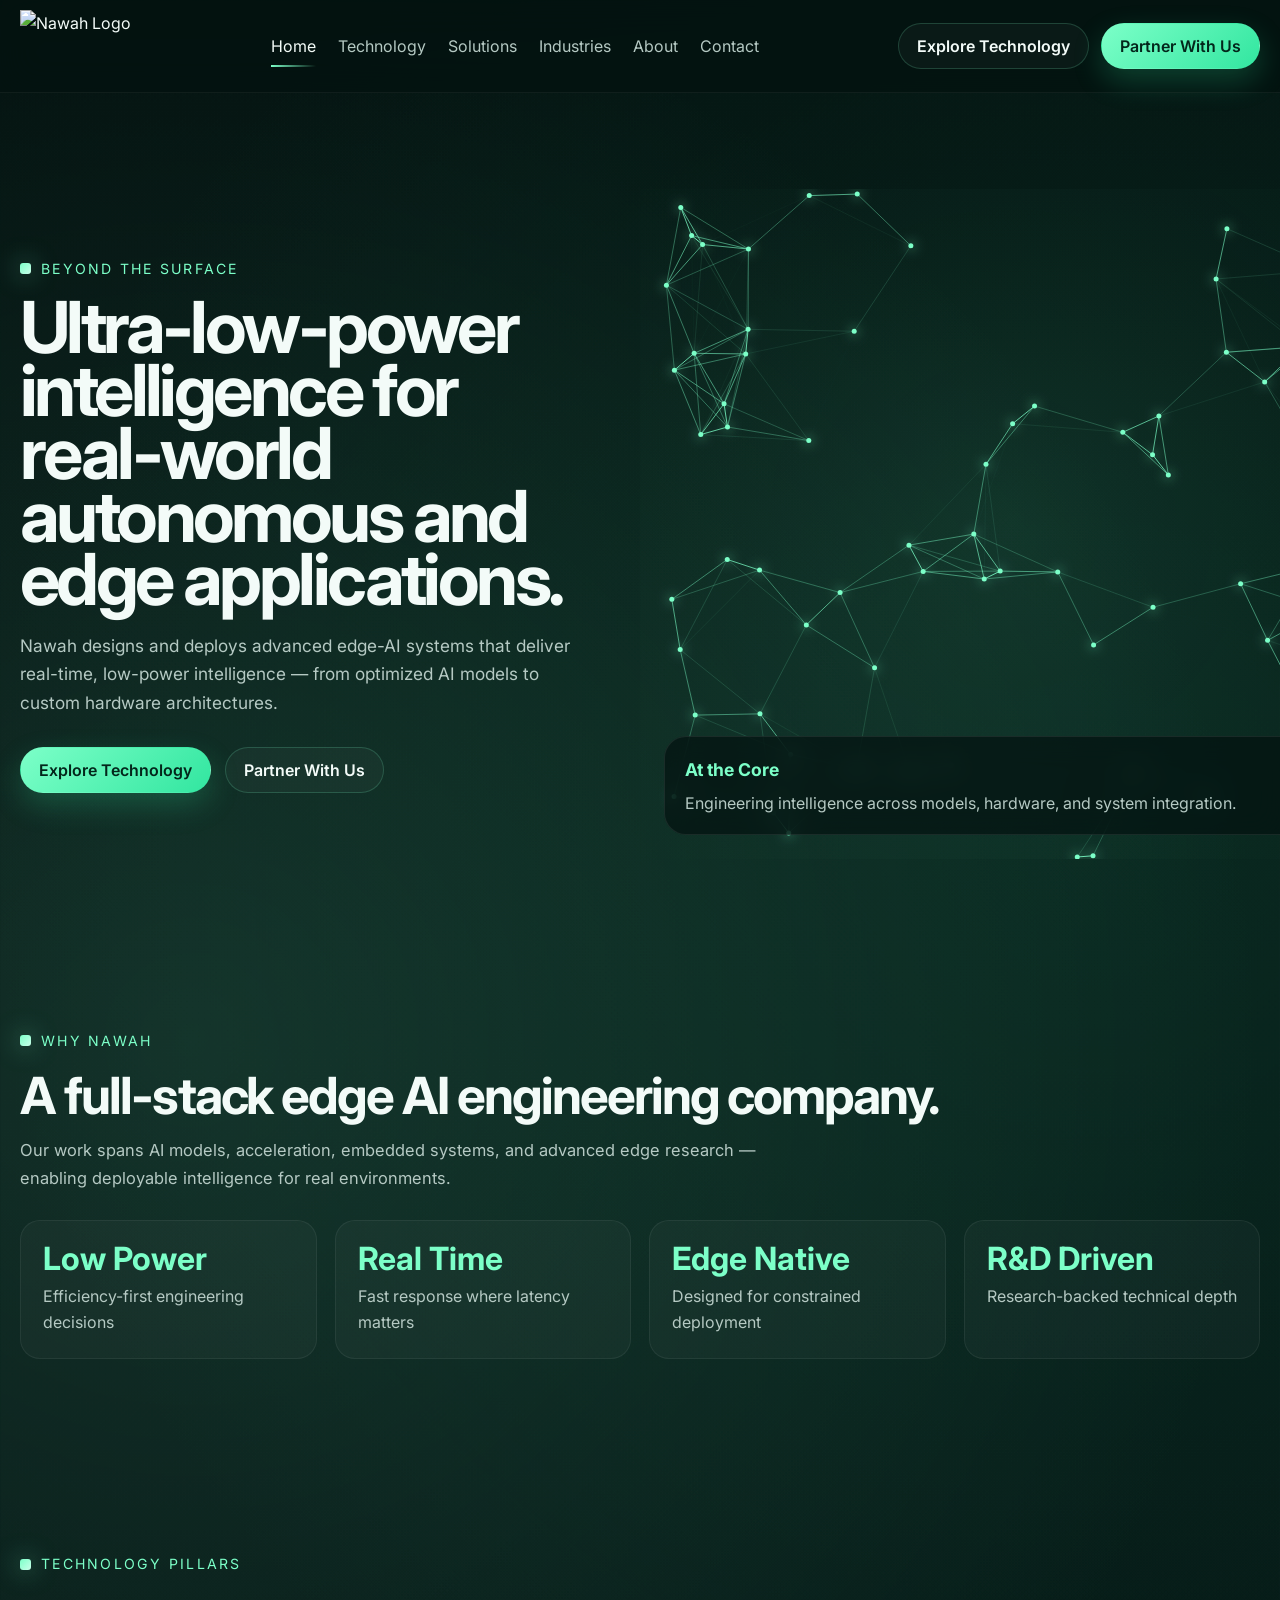
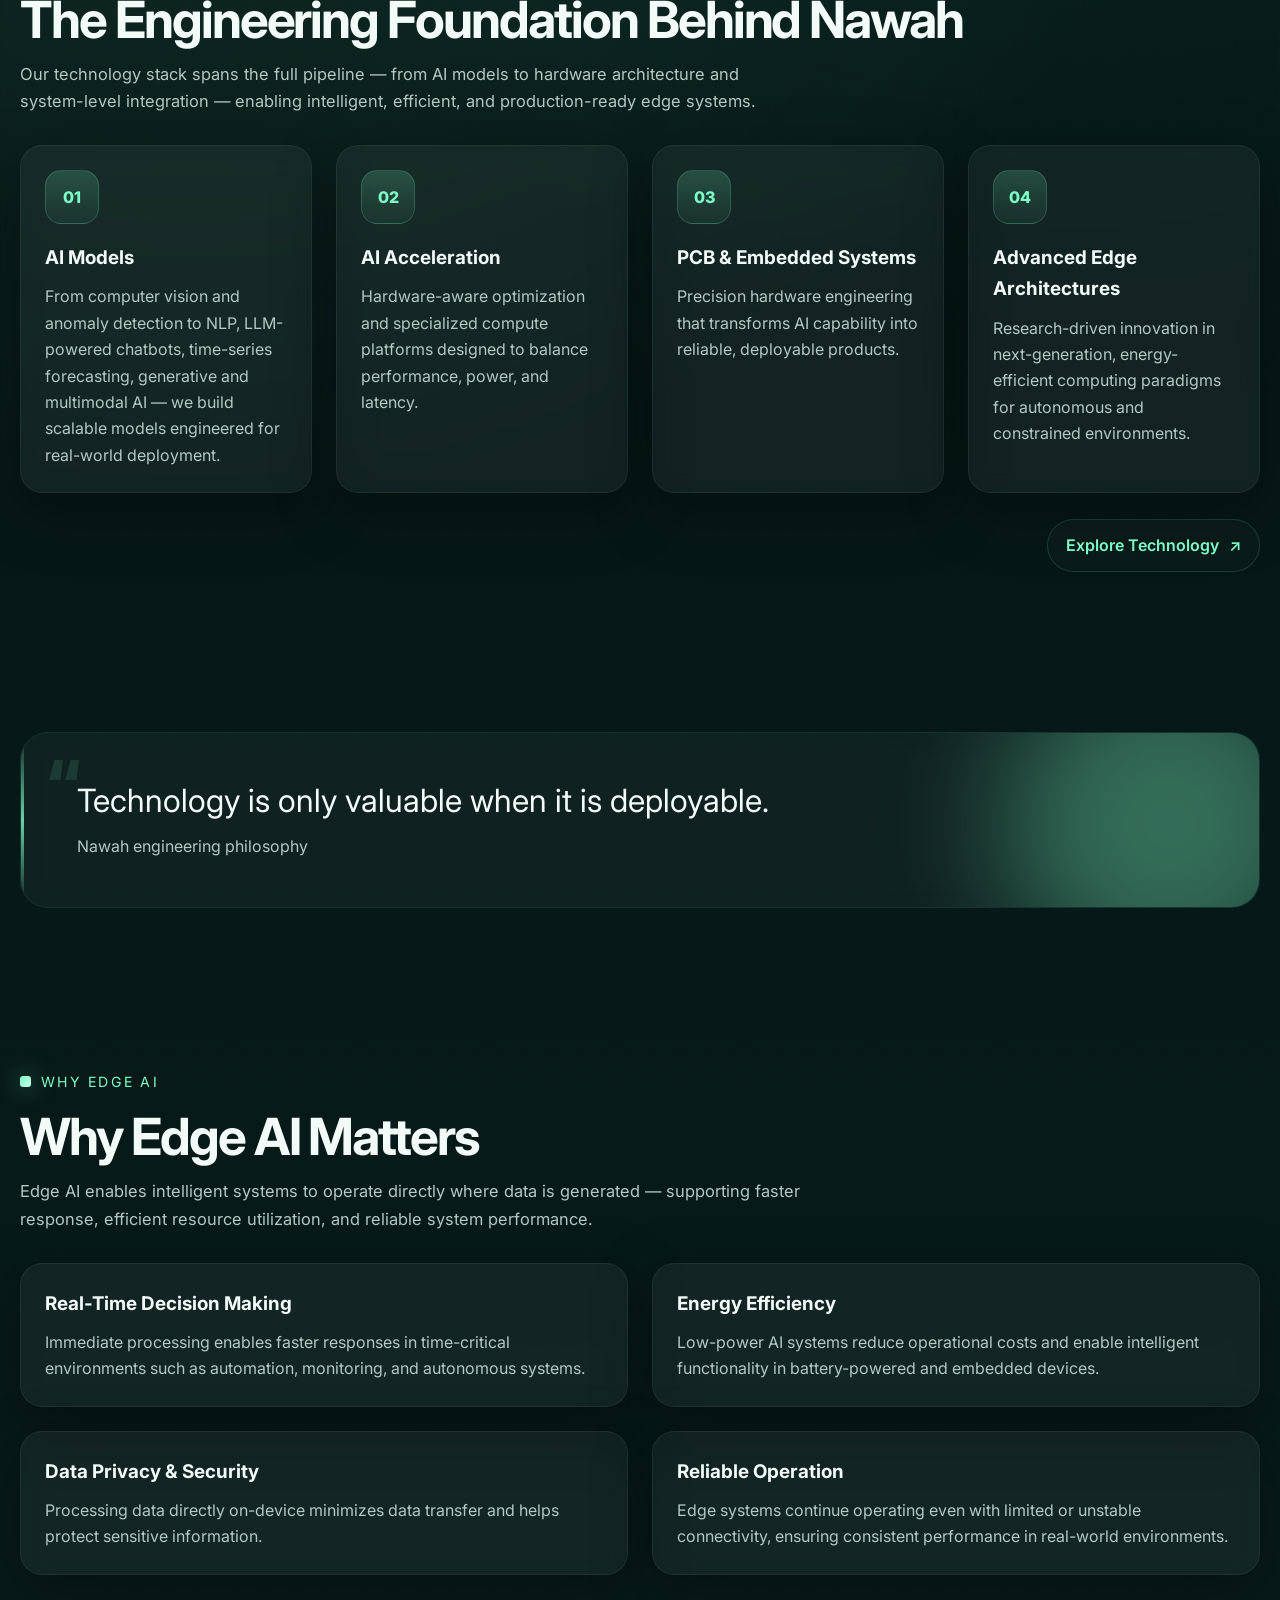
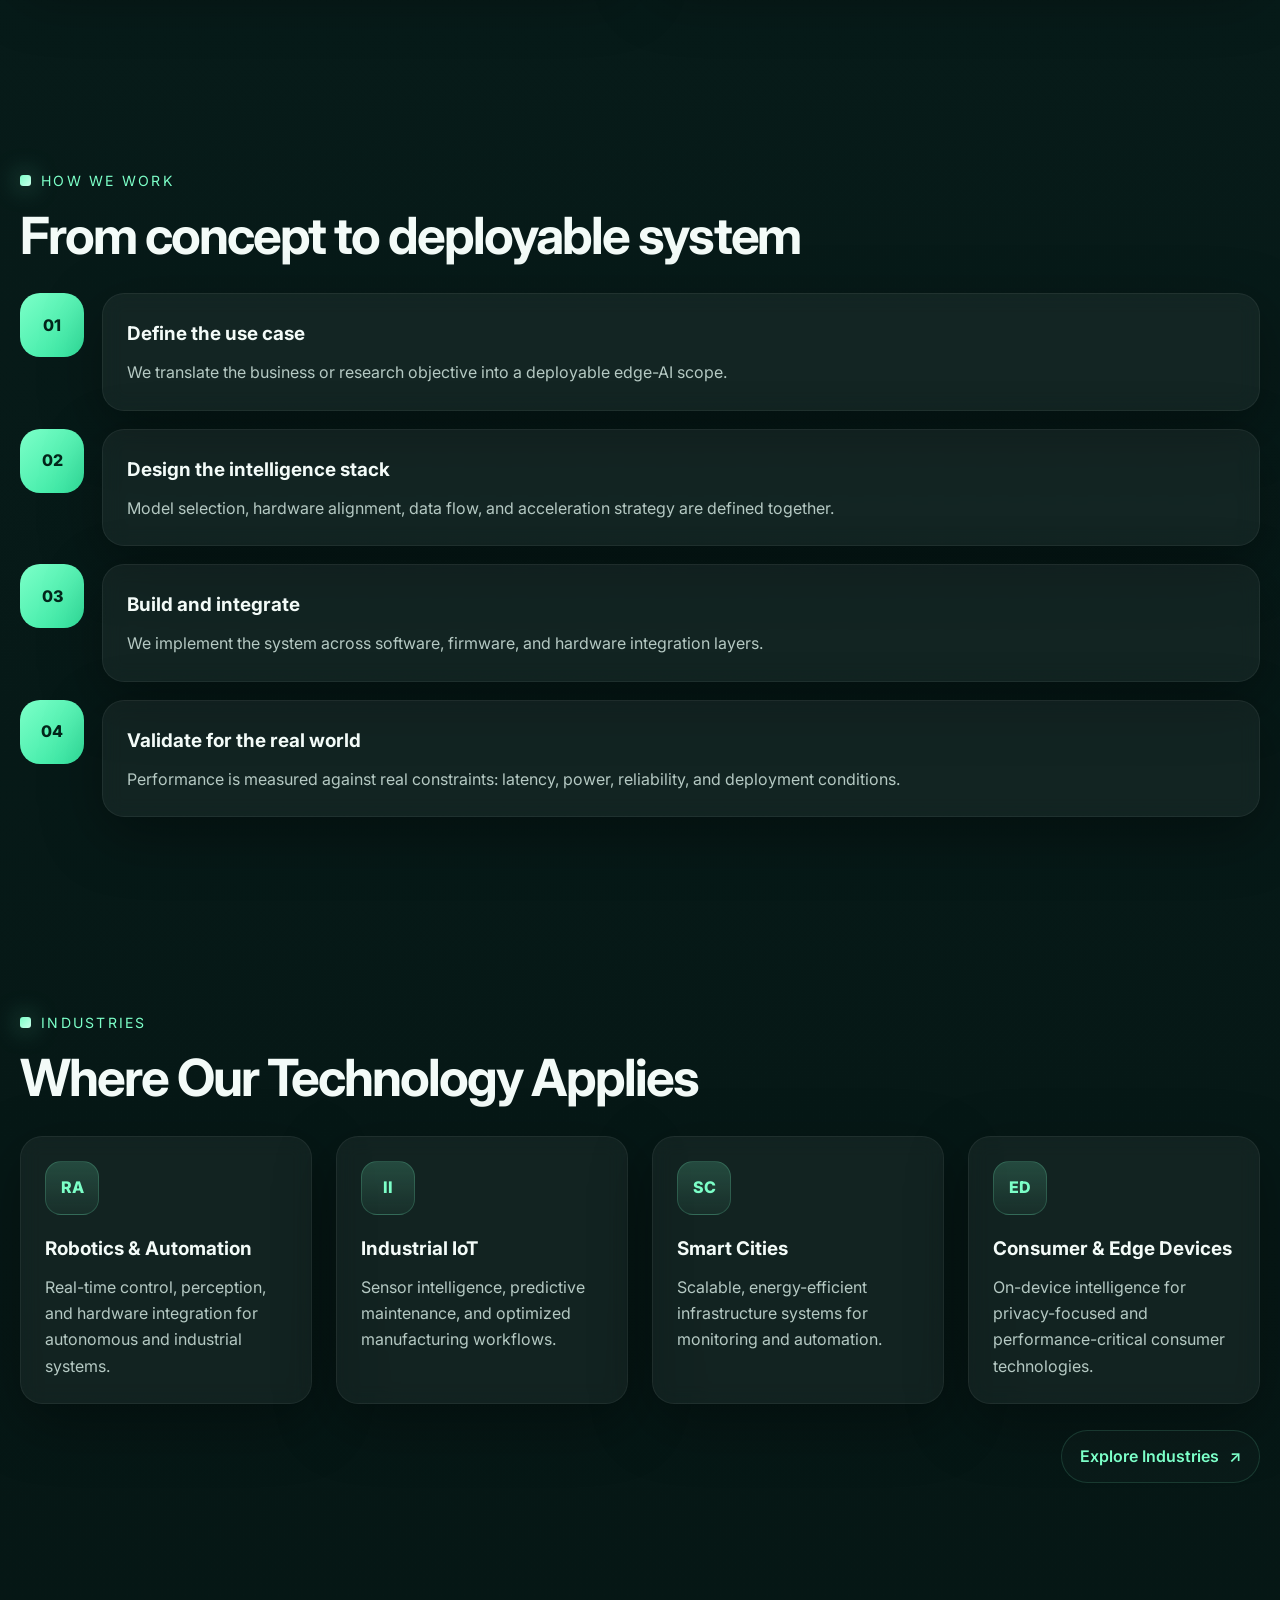
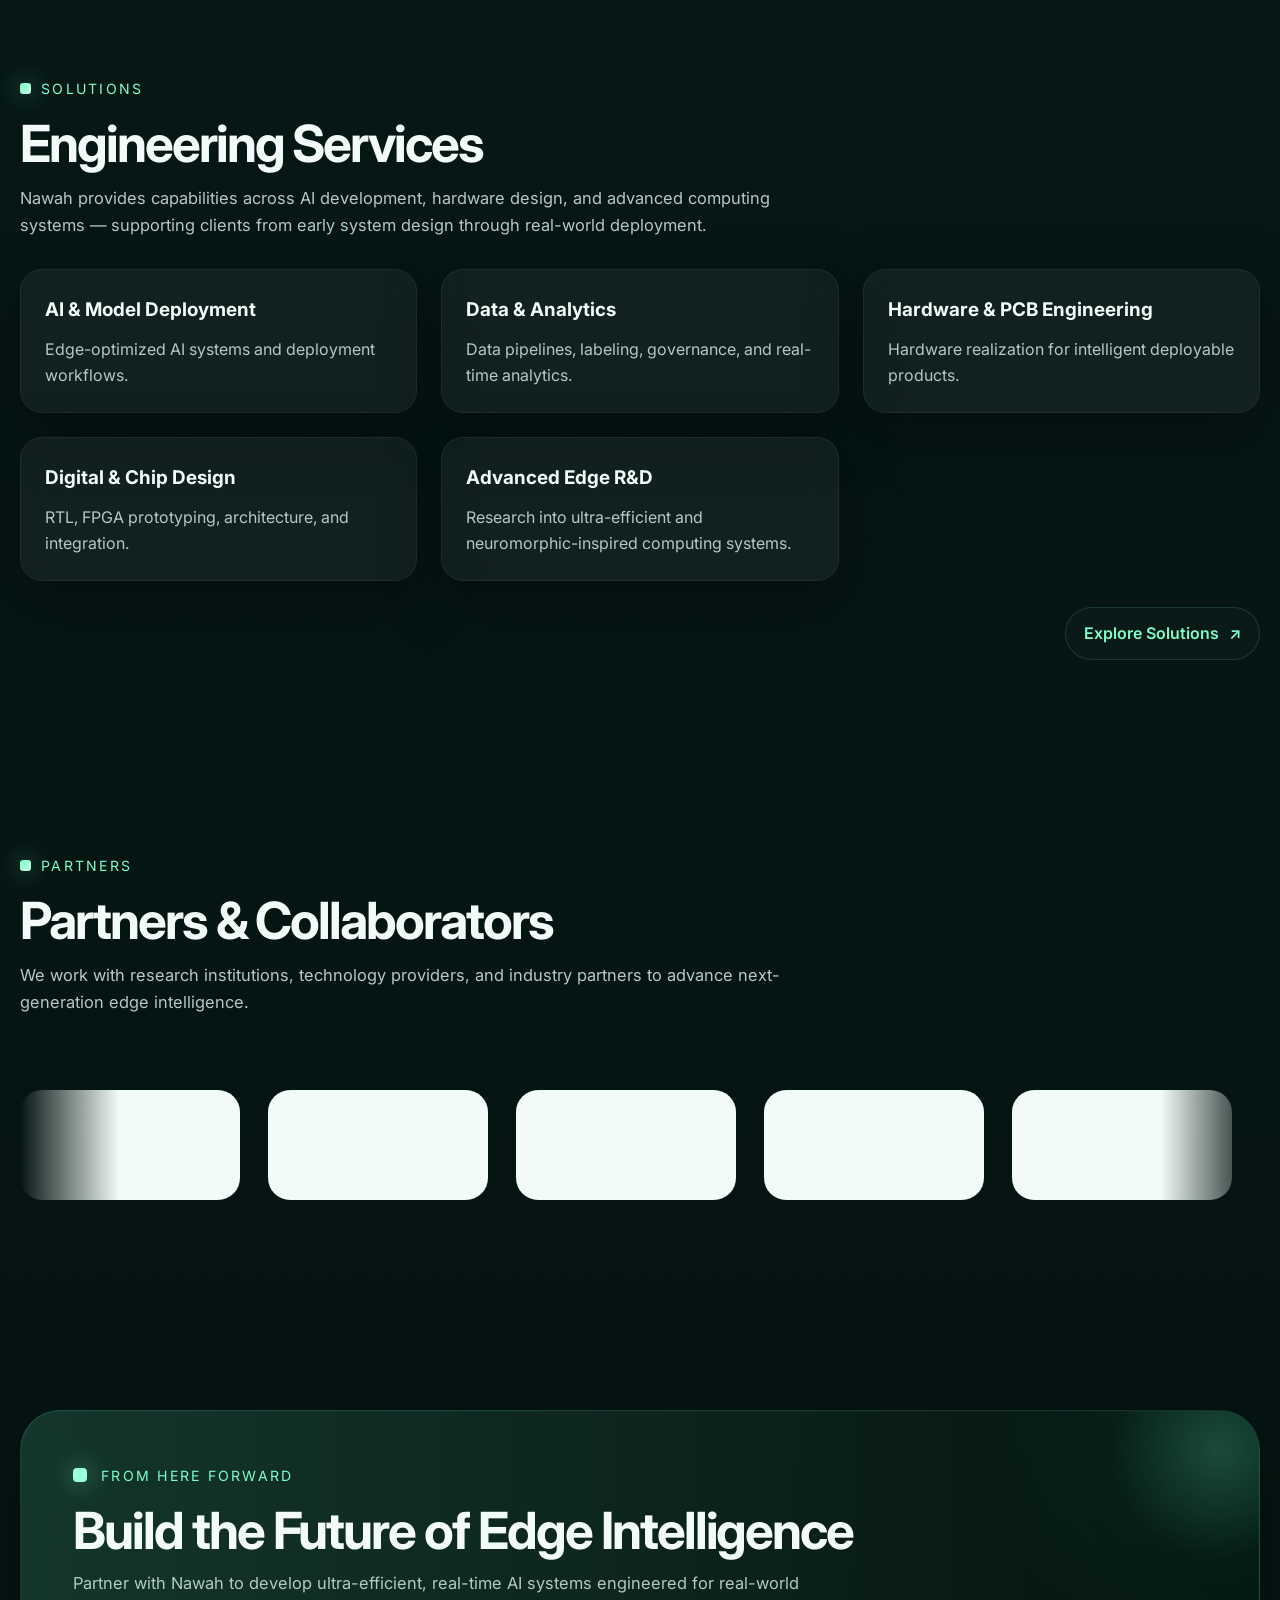
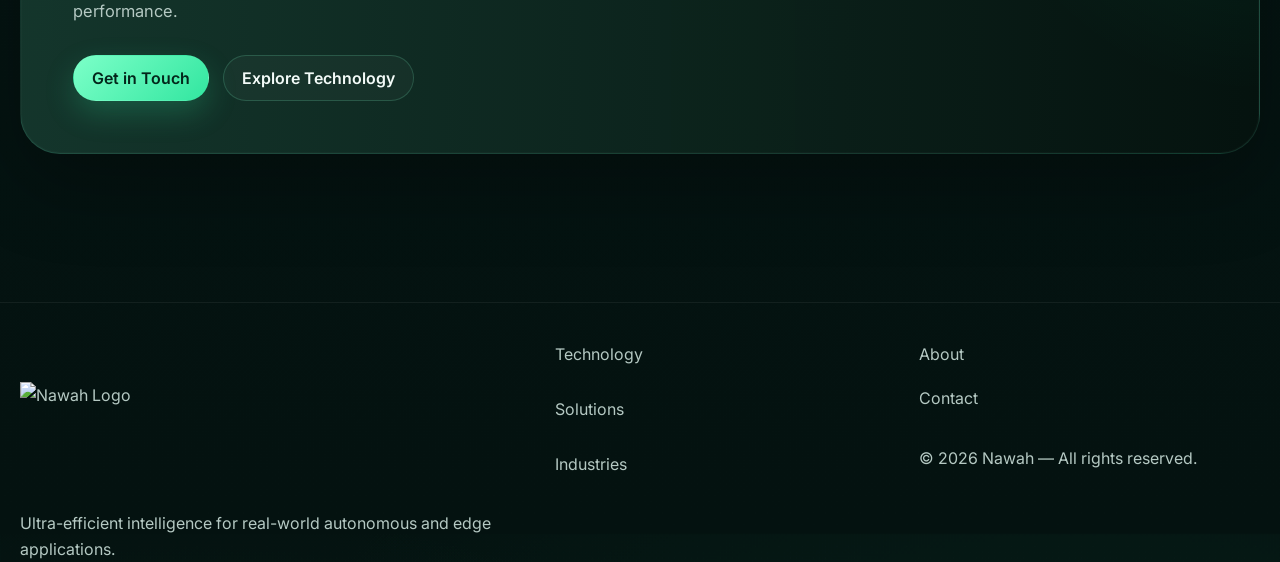
==== index.html @ 00fd96a3 "Add files via upload" ====
<!DOCTYPE html>
<html lang="en">
<head>
  <meta charset="UTF-8" />
  <meta name="viewport" content="width=device-width, initial-scale=1.0" />
  <title>Nawah | Premium Bilingual Website</title>
  <meta name="description" content="Nawah premium bilingual website for edge AI systems." />
  <link rel="preconnect" href="https://fonts.googleapis.com">
  <link rel="preconnect" href="https://fonts.gstatic.com" crossorigin>
  <link href="https://fonts.googleapis.com/css2?family=Inter:wght@400;500;600;700;800&family=Tajawal:wght@400;500;700;800&display=swap" rel="stylesheet">
  <link rel="stylesheet" href="styles.css" />
</head>
<body>
  <header class="topbar">
    <div class="container nav">
    <a class="logo" href="index.html">
      <img src="images/Logo.png" alt="Nawah Logo" class="logo-img">
    </a>
      <nav class="nav-links">
        <a class="active" href="index.html" data-i18n="nav_home">Home</a>
        <a href="technology.html" data-i18n="nav_technology">Technology</a>
        <a href="solutions.html" data-i18n="nav_solutions">Solutions</a>
        <a href="industries.html" data-i18n="nav_industries">Industries</a>
        <a href="about.html" data-i18n="nav_about">About</a>
        <a href="contact.html" data-i18n="nav_contact">Contact</a>
      </nav>

      <div class="nav-actions">
        <a class="btn btn-secondary hide-mobile" href="technology.html" data-i18n="hero_btn1">Explore Technology</a>
        <a class="btn btn-primary" href="contact.html" data-i18n="nav_cta">Partner With Us</a>
        <button class="menu-toggle" type="button" aria-label="Open menu">☰</button>
      </div>
    </div>
  </header>

  <main>
    <section class="hero">
      <div class="container hero-grid">
        <div class="hero-copy reveal">
          <span class="eyebrow" data-i18n="hero_eyebrow">Beyond the Surface</span>
          <h1 data-i18n="hero_title">Ultra-low-power intelligence for real-world autonomous and edge applications.</h1>
          <p data-i18n="hero_text">Nawah designs and deploys advanced edge-AI systems that deliver real-time, low-power intelligence — from optimized AI models to custom hardware architectures.</p>

          <div class="btn-group">
            <a class="btn btn-primary" href="technology.html" data-i18n="hero_btn1">Explore Technology</a>
            <a class="btn btn-secondary" href="contact.html" data-i18n="hero_btn2">Partner With Us</a>
          </div>


        </div>

        <div class="hero-visual reveal">
          
            <canvas id="neuroCanvas"></canvas>

            <div class="glass-panel">
              <strong>At the Core</strong>
              <span>Engineering intelligence across models, hardware, and system integration.</span>
            </div>
        </div>
        </div>
        </div>
      </div>
    </section>



    <section class="section">
      <div class="container">
        <div class="section-header">
          <div>
            <span class="eyebrow reveal" data-i18n="intro_eyebrow">Why Nawah</span>
            <h2 class="section-title reveal" data-i18n="intro_title">A full-stack edge AI engineering company.</h2>
            <p class="section-lead reveal" data-i18n="intro_text">Our work spans AI models, acceleration, embedded systems, and advanced edge research — enabling deployable intelligence for real environments.</p>
          </div>
        </div>
        <div class="metrics" style="margin-top: 28px;">
          <div class="metric reveal"><strong data-i18n="metrics_1_t">Low Power</strong><span data-i18n="metrics_1_d">Efficiency-first engineering decisions</span></div>
          <div class="metric reveal"><strong data-i18n="metrics_2_t">Real Time</strong><span data-i18n="metrics_2_d">Fast response where latency matters</span></div>
          <div class="metric reveal"><strong data-i18n="metrics_3_t">Edge Native</strong><span data-i18n="metrics_3_d">Designed for constrained deployment</span></div>
          <div class="metric reveal"><strong data-i18n="metrics_4_t">R&D Driven</strong><span data-i18n="metrics_4_d">Research-backed technical depth</span></div>
        </div>
      </div>
    </section>

    <section class="section">
      <div class="container">
        <span class="eyebrow reveal" data-i18n="pillars_eyebrow">Technology Pillars</span>
        <h2 class="section-title reveal" data-i18n="pillars_title">The Engineering Foundation Behind Nawah</h2>
        <p class="section-lead reveal" data-i18n="pillars_text">Our technology stack spans the full pipeline — from AI models to hardware architecture and system-level integration — enabling intelligent, efficient, and production-ready edge systems.</p>

        <div class="grid grid-4" style="margin-top: 30px;">
          <article class="card reveal">
            <div class="card-icon">01</div>
            <h3 data-i18n="pillar_1_t">AI Models</h3>
            <p data-i18n="pillar_1_d">From computer vision and anomaly detection to NLP, LLM-powered chatbots, time-series forecasting, generative and multimodal AI — we build scalable models engineered for real-world deployment.</p>
          </article>
          <article class="card reveal">
            <div class="card-icon">02</div>
            <h3 data-i18n="pillar_2_t">AI Acceleration</h3>
            <p data-i18n="pillar_2_d">Hardware-aware optimization and specialized compute platforms designed to balance performance, power, and latency.</p>
          </article>
          <article class="card reveal">
            <div class="card-icon">03</div>
            <h3 data-i18n="pillar_3_t">PCB & Embedded Systems</h3>
            <p data-i18n="pillar_3_d">Precision hardware engineering that transforms AI capability into reliable, deployable products.</p>
          </article>
          <article class="card reveal">
            <div class="card-icon">04</div>
            <h3 data-i18n="pillar_4_t">Advanced Edge Architectures</h3>
            <p data-i18n="pillar_4_d">Research-driven innovation in next-generation, energy-efficient computing paradigms for autonomous and constrained environments.</p>
          </article>
        </div>
        <div class="section-link-row reveal">
          <a class="section-link" href="technology.html">
            Explore Technology
            <span>↗</span>
          </a>
        </div>
      </div>
    </section>
    <section class="section-sm">
      <div class="container">
        <div class="quote-block reveal">

          <div class="quote-icon">“</div>

          <p data-i18n="quote_text">
            Technology is only valuable when it is deployable.
          </p>

          <span data-i18n="quote_by">
            Nawah engineering philosophy
          </span>

        </div>
      </div>
    </section>
    <section class="section">
      <div class="container">
        <span class="eyebrow reveal" data-i18n="edge_eyebrow">Why Edge AI</span>
        <h2 class="section-title reveal" data-i18n="edge_title">Why Edge AI Matters</h2>
        <p class="section-lead reveal" data-i18n="edge_text">Edge AI enables intelligent systems to operate directly where data is generated — supporting faster response, efficient resource utilization, and reliable system performance.</p>

        <div class="grid grid-2" style="margin-top: 30px;">
          <article class="card reveal"><h3 data-i18n="edge_1_t">Real-Time Decision Making</h3><p data-i18n="edge_1_d">Immediate processing enables faster responses in time-critical environments such as automation, monitoring, and autonomous systems.</p></article>
          <article class="card reveal"><h3 data-i18n="edge_2_t">Energy Efficiency</h3><p data-i18n="edge_2_d">Low-power AI systems reduce operational costs and enable intelligent functionality in battery-powered and embedded devices.</p></article>
          <article class="card reveal"><h3 data-i18n="edge_3_t">Data Privacy & Security</h3><p data-i18n="edge_3_d">Processing data directly on-device minimizes data transfer and helps protect sensitive information.</p></article>
          <article class="card reveal"><h3 data-i18n="edge_4_t">Reliable Operation</h3><p data-i18n="edge_4_d">Edge systems continue operating even with limited or unstable connectivity, ensuring consistent performance in real-world environments.</p></article>
        </div>
      </div>
    </section>

    <section class="section">
      <div class="container">
        <span class="eyebrow reveal" data-i18n="process_eyebrow">How We Work</span>
        <h2 class="section-title reveal" data-i18n="process_title">From concept to deployable system</h2>

        <div class="timeline" style="margin-top: 30px;">
          <div class="step reveal">
            <div class="step-no">01</div>
            <div class="card">
              <h3 data-i18n="step_1_t">Define the use case</h3>
              <p data-i18n="step_1_d">We translate the business or research objective into a deployable edge-AI scope.</p>
            </div>
          </div>
          <div class="step reveal">
            <div class="step-no">02</div>
            <div class="card">
              <h3 data-i18n="step_2_t">Design the intelligence stack</h3>
              <p data-i18n="step_2_d">Model selection, hardware alignment, data flow, and acceleration strategy are defined together.</p>
            </div>
          </div>
          <div class="step reveal">
            <div class="step-no">03</div>
            <div class="card">
              <h3 data-i18n="step_3_t">Build and integrate</h3>
              <p data-i18n="step_3_d">We implement the system across software, firmware, and hardware integration layers.</p>
            </div>
          </div>
          <div class="step reveal">
            <div class="step-no">04</div>
            <div class="card">
              <h3 data-i18n="step_4_t">Validate for the real world</h3>
              <p data-i18n="step_4_d">Performance is measured against real constraints: latency, power, reliability, and deployment conditions.</p>
            </div>
          </div>
        </div>
      </div>
    </section>

    <section class="section">
      <div class="container">
        <span class="eyebrow reveal" data-i18n="industries_eyebrow">Industries</span>
        <h2 class="section-title reveal" data-i18n="industries_title">Where Our Technology Applies</h2>
        <div class="grid grid-4" style="margin-top: 30px;">
          <article class="card reveal"><div class="card-icon">RA</div><h3 data-i18n="ind_1_t">Robotics & Automation</h3><p data-i18n="ind_1_d">Real-time control, perception, and hardware integration for autonomous and industrial systems.</p></article>
          <article class="card reveal"><div class="card-icon">II</div><h3 data-i18n="ind_2_t">Industrial IoT</h3><p data-i18n="ind_2_d">Sensor intelligence, predictive maintenance, and optimized manufacturing workflows.</p></article>
          <article class="card reveal"><div class="card-icon">SC</div><h3 data-i18n="ind_3_t">Smart Cities</h3><p data-i18n="ind_3_d">Scalable, energy-efficient infrastructure systems for monitoring and automation.</p></article>
          <article class="card reveal"><div class="card-icon">ED</div><h3 data-i18n="ind_4_t">Consumer & Edge Devices</h3><p data-i18n="ind_4_d">On-device intelligence for privacy-focused and performance-critical consumer technologies.</p></article>
        </div>
        <div class="section-link-row reveal">
        <a class="section-link" href="industries.html">
          Explore Industries
          <span>↗</span>
        </a>
      </div>
      </div>
    </section>

    <section class="section">
      <div class="container">
        <span class="eyebrow reveal" data-i18n="solutions_eyebrow">Solutions</span>
        <h2 class="section-title reveal" data-i18n="solutions_title">Engineering Services</h2>
        <p class="section-lead reveal" data-i18n="solutions_text">Nawah provides capabilities across AI development, hardware design, and advanced computing systems — supporting clients from early system design through real-world deployment.</p>

        <div class="grid grid-3" style="margin-top: 30px;">
          <article class="card reveal"><h3 data-i18n="sol_1_t">AI & Model Deployment</h3><p data-i18n="sol_1_d">Edge-optimized AI systems and deployment workflows.</p></article>
          <article class="card reveal"><h3 data-i18n="sol_2_t">Data & Analytics</h3><p data-i18n="sol_2_d">Data pipelines, labeling, governance, and real-time analytics.</p></article>
          <article class="card reveal"><h3 data-i18n="sol_3_t">Hardware & PCB Engineering</h3><p data-i18n="sol_3_d">Hardware realization for intelligent deployable products.</p></article>
          <article class="card reveal"><h3 data-i18n="sol_4_t">Digital & Chip Design</h3><p data-i18n="sol_4_d">RTL, FPGA prototyping, architecture, and integration.</p></article>
          <article class="card reveal"><h3 data-i18n="sol_5_t">Advanced Edge R&D</h3><p data-i18n="sol_5_d">Research into ultra-efficient and neuromorphic-inspired computing systems.</p></article>
        </div>
        <div class="section-link-row reveal">
        <a class="section-link" href="solutions.html">
          Explore Solutions
          <span>↗</span>
        </a>
      </div>
      </div>
    </section>

<section class="section">
  <div class="container">
    
    <span class="eyebrow reveal" data-i18n="partners_eyebrow">Partners</span>
    
    <h2 class="section-title reveal" data-i18n="partners_title">
      Partners & Collaborators
    </h2>
    
    <p class="section-lead reveal" data-i18n="solutions_text">
      We work with research institutions, technology providers, and industry partners to advance next-generation edge intelligence.
    </p>

    <div class="partners-marquee">

      <div class="partners-track">
        
        <!-- مجموعة أولى -->
        <div class="partner-item">
          <img src="images/partner-1.png" alt="">
        </div>
        <div class="partner-item">
          <img src="images/partner-2.png" alt="">
        </div>
        <div class="partner-item">
          <img src="images/partner-3.png" alt="">
        </div>
        <div class="partner-item">
          <img src="images/partner-4.png" alt="">
        </div>
        <div class="partner-item">
          <img src="images/partner-5.png" alt="">
        </div>
        <div class="partner-item">
          <img src="images/partner-6.png" alt="">
        </div>

        <!-- نفسهم مرة ثانية (مهم للانسيابية) -->
        <div class="partner-item">
          <img src="images/partner-1.png" alt="">
        </div>
        <div class="partner-item">
          <img src="images/partner-2.png" alt="">
        </div>
        <div class="partner-item">
          <img src="images/partner-3.png" alt="">
        </div>
        <div class="partner-item">
          <img src="images/partner-4.png" alt="">
        </div>
        <div class="partner-item">
          <img src="images/partner-5.png" alt="">
        </div>
        <div class="partner-item">
          <img src="images/partner-6.png" alt="">
        </div>
                <div class="partner-item">
          <img src="images/partner-7.png" alt="">
        </div>
        <div class="partner-item">
          <img src="images/partner-8.png" alt="">
        </div>
        <div class="partner-item">
          <img src="images/partner-9.png" alt="">
        </div>

      </div>

    </div>

</section>



    <section class="section">
      <div class="container">
        <div class="premium-panel reveal">
          <span class="eyebrow" data-i18n="cta_eyebrow">From Here Forward</span>
          <h2 class="section-title" style="margin-bottom:12px;" data-i18n="cta_title">Build the Future of Edge Intelligence</h2>
          <p class="section-lead" data-i18n="cta_text">Partner with Nawah to develop ultra-efficient, real-time AI systems engineered for real-world performance.</p>
          <div class="btn-group">
            <a class="btn btn-primary" href="contact.html" data-i18n="cta_btn1">Get in Touch</a>
            <a class="btn btn-secondary" href="technology.html" data-i18n="cta_btn2">Explore Technology</a>
          </div>
        </div>
      </div>
    </section>
  </main>

  <footer class="footer">
    <div class="container footer-grid">
      <div>
      <a class="logo" href="index.html"><img src="images\Logo.png" alt="Nawah Logo"></a>

        <p style="margin-top:14px;" data-i18n="footer_text">Ultra-efficient intelligence for real-world autonomous and edge applications.</p>
      </div>

      <div class="footer-links">
        <a href="technology.html" data-i18n="nav_technology">Technology</a>
        <a href="solutions.html" data-i18n="nav_solutions">Solutions</a>
        <a href="industries.html" data-i18n="nav_industries">Industries</a>
      </div>

      <div class="footer-links">
        <a href="about.html" data-i18n="nav_about">About</a>
        <a href="contact.html" data-i18n="nav_contact">Contact</a>
        <p>© <span class="year"></span> <span data-i18n="brand">Nawah</span> — <span data-i18n="footer_copy">All rights reserved.</span></p>
      </div>
    </div>
  </footer>

  <script src="script.js"></script>
</body>
</html>
---- styles.css ----
:root {
  --bg: #041412;
  --bg-2: #071c19;
  --bg-3: #0b2622;
  --card: rgba(255, 255, 255, 0.05);
  --card-2: rgba(255, 255, 255, 0.07);
  --text: #f3fbf8;
  --muted: #b5c9c3;
  --muted-2: #7d948d;
  --line: rgba(255, 255, 255, 0.08);
  --primary: #7cffc8;
  --primary-2: #32e6a0;
  --primary-3: #caffea;
  --shadow: 0 18px 60px rgba(0, 0, 0, 0.35);
  --radius: 22px;
  --radius-sm: 14px;
  --container: 1240px;
  --transition: 0.3s ease;
}

* {
  box-sizing: border-box;
}

html {
  scroll-behavior: smooth;
}

body {
  margin: 0;
  font-family: "Inter", "Segoe UI", Tahoma, Arial, sans-serif;
  color: var(--text);
  background:
    radial-gradient(circle at 15% 15%, rgba(124, 255, 200, 0.12), transparent 18%),
    radial-gradient(circle at 85% 12%, rgba(50, 230, 160, 0.1), transparent 18%),
    linear-gradient(180deg, #041210 0%, #071b19 45%, #041210 100%);
  line-height: 1.65;
  overflow-x: hidden;
}

body[dir="rtl"] {
  font-family: "Tajawal", "Cairo", "Segoe UI", Tahoma, Arial, sans-serif;
}

img {
  max-width: 100%;
  display: block;
}

a {
  color: inherit;
  text-decoration: none;
}

button,
input,
textarea,
select {
  font: inherit;
}

.container {
  width: min(100% - 32px, var(--container));
  margin-inline: auto;
}

.section {
  padding: 96px 0;
}

.section-sm {
  padding: 64px 0;
}

.eyebrow {
  display: inline-flex;
  align-items: center;
  gap: 10px;
  color: var(--primary);
  font-size: 0.88rem;
  letter-spacing: 0.16em;
  text-transform: uppercase;
  margin-bottom: 16px;
}

body[dir="rtl"] .eyebrow {
  letter-spacing: 0.06em;
}

.eyebrow::before {
  content: "";
  width: 11px;
  height: 11px;
  border-radius: 3px;
  background: linear-gradient(135deg, var(--primary), var(--primary-3));
  box-shadow: 0 0 24px rgba(124, 255, 200, 0.55);
}

.section-title {
  margin: 0 0 14px;
  font-size: clamp(2rem, 4vw, 3.4rem);
  line-height: 1.08;
  letter-spacing: -0.04em;
}

.section-lead {
  margin: 0;
  max-width: 780px;
  color: var(--muted);
  font-size: 1.03rem;
}

/* HEADER */
.topbar {
  position: sticky;
  top: 0;
  z-index: 1000;
  background: rgba(4, 18, 16, 0.72);
  backdrop-filter: blur(18px);
  border-bottom: 1px solid rgba(255,255,255,0.05);
}

.nav {
  min-height: 92px;
  height: 92px;
  display: flex;
  align-items: center;
  justify-content: space-between;
  gap: 18px;
  position: relative;
}

.logo {
  display: flex;
  align-items: center;
  height: 100%;
  flex-shrink: 0;
}

.logo img,
.logo-img {
  height: 72px;
  width: auto;
  max-width: 270px;
  object-fit: contain;
  display: block;
}

.nav-links {
  display: flex;
  align-items: center;
  gap: 22px;
}

.nav-links a {
  color: var(--muted);
  transition: color var(--transition);
  position: relative;
}

.nav-links a:hover,
.nav-links a.active {
  color: var(--text);
}

.nav-links a.active::after,
.nav-links a:hover::after {
  content: "";
  position: absolute;
  left: 0;
  bottom: -8px;
  width: 100%;
  height: 2px;
  background: linear-gradient(90deg, var(--primary), transparent);
}

.nav-actions {
  display: flex;
  align-items: center;
  gap: 12px;
}

.lang-toggle {
  min-width: 66px;
}

.btn,
.lang-toggle,
.menu-toggle {
  border: 1px solid transparent;
  border-radius: 999px;
  min-height: 46px;
  padding: 0 18px;
  display: inline-flex;
  align-items: center;
  justify-content: center;
  gap: 10px;
  cursor: pointer;
  transition: all var(--transition);
  font-weight: 600;
}

.btn-primary {
  background: linear-gradient(135deg, var(--primary), var(--primary-2));
  color: #03261b;
  box-shadow: 0 12px 30px rgba(50, 230, 160, 0.22);
}

.btn-primary:hover {
  transform: translateY(-2px);
  box-shadow: 0 18px 34px rgba(50, 230, 160, 0.28);
}

.btn-secondary,
.lang-toggle,
.menu-toggle {
  background: rgba(255,255,255,0.03);
  border-color: rgba(124,255,200,0.18);
  color: var(--text);
}

.btn-secondary:hover,
.lang-toggle:hover,
.menu-toggle:hover {
  background: rgba(124,255,200,0.08);
}

.menu-toggle {
  display: none;
  width: 46px;
  padding: 0;
}

/* HERO */
.hero {
  position: relative;
  overflow: hidden;
  padding: 96px 0 72px;
}

.hero-copy {
  padding-right: 10px;
}

body[dir="rtl"] .hero-copy {
  padding-right: 0;
  padding-left: 10px;
}

.hero-grid {
  display: grid;
  grid-template-columns: minmax(0, 1fr) minmax(620px, 0.95fr);
  gap: 56px;
  align-items: center;
}

.hero-copy h1 {
  margin: 0 0 20px;
  font-size: clamp(3rem, 5.6vw, 5rem);
  line-height: 0.88;
  letter-spacing: -0.05em;
  max-width: 620px;
}

.hero-copy p {
  margin: 0;
  max-width: 600px;
  font-size: 1.08rem;
  color: var(--muted);
}

.btn-group {
  display: flex;
  flex-wrap: wrap;
  gap: 14px;
  margin-top: 30px;
}

.hero-notes {
  display: grid;
  grid-template-columns: repeat(3, minmax(0, 1fr));
  gap: 14px;
  margin-top: 30px;
}

.note {
  padding: 16px;
  border-radius: 18px;
  background: rgba(255,255,255,0.03);
  border: 1px solid rgba(255,255,255,0.06);
}

.note strong {
  display: block;
  margin-bottom: 4px;
  font-size: 1.2rem;
}

.note span {
  color: var(--muted);
  font-size: 0.94rem;
}

.hero-visual {
  min-height: 640px;
  position: relative;
  display: flex;
  align-items: top;
  width: 740px;
  height: 670px;
  justify-content: flex-end;
}

.orbit-shell {
  position: relative;
  width: min(100%, 560px);
  aspect-ratio: 1 / 1;
  border-radius: 34px;
  overflow: hidden;
  border: 1px solid rgba(124,255,200,0.14);
  background:
    linear-gradient(180deg, rgba(124,255,200,0.08), rgba(255,255,255,0.02)),
    rgba(255,255,255,0.03);
  box-shadow: var(--shadow);
}

.orbit-grid {
  position: absolute;
  inset: 0;
  background-image:
    linear-gradient(rgba(124,255,200,0.08) 1px, transparent 1px),
    linear-gradient(90deg, rgba(124,255,200,0.08) 1px, transparent 1px);
  background-size: 44px 44px;
  mask-image: radial-gradient(circle at center, black 50%, transparent 100%);
}

.orbit-ring {
  position: absolute;
  inset: 16%;
  border: 1px solid rgba(124,255,200,0.14);
  border-radius: 28px;
}

.orbit-ring.r2 { inset: 26%; }
.orbit-ring.r3 { inset: 36%; }

.square {
  position: absolute;
  border-radius: 10px;
  border: 1px solid rgba(124,255,200,0.18);
  background: rgba(124,255,200,0.07);
  box-shadow: 0 0 34px rgba(124,255,200,0.09);
  animation: float 8s ease-in-out infinite;
}

.s1 { width: 90px; height: 90px; top: 13%; left: 18%; }
.s2 { width: 140px; height: 140px; top: 24%; right: 12%; animation-delay: 1s; }
.s3 { width: 74px; height: 74px; bottom: 18%; left: 26%; animation-delay: 2s; }
.s4 { width: 120px; height: 120px; bottom: 13%; right: 22%; animation-delay: 3s; }
.s5 {
  width: 170px;
  height: 170px;
  top: 50%;
  left: 50%;
  transform: translate(-50%, -50%);
  background: linear-gradient(135deg, rgba(124,255,200,0.18), rgba(124,255,200,0.03));
  box-shadow: 0 0 54px rgba(124,255,200,0.18);
}

.glass-panel {
  position: absolute;
  left: 24px;
  right: 24px;
  bottom: 24px;
  border-radius: 22px;
  padding: 18px 20px;
  background: rgba(4, 18, 16, 0.7);
  border: 1px solid rgba(255,255,255,0.08);
  backdrop-filter: blur(14px);
}

.glass-panel strong {
  display: block;
  margin-bottom: 6px;
  color: var(--primary);
  font-size: 1.1rem;
}

.glass-panel span {
  color: var(--muted);
}

@keyframes float {
  0%, 100% { transform: translateY(0px); }
  50% { transform: translateY(-12px); }
}

.section-header {
  display: flex;
  justify-content: space-between;
  align-items: end;
  gap: 20px;
  margin-bottom: 28px;
}

.grid {
  display: grid;
  gap: 24px;
}

.grid-2 { grid-template-columns: repeat(2, minmax(0, 1fr)); }
.grid-3 { grid-template-columns: repeat(3, minmax(0, 1fr)); }
.grid-4 { grid-template-columns: repeat(4, minmax(0, 1fr)); }

.card {
  background: var(--card);
  border: 1px solid rgba(255,255,255,0.06);
  border-radius: var(--radius);
  padding: 24px;
  box-shadow: var(--shadow);
  backdrop-filter: blur(10px);
  transition: transform var(--transition), background var(--transition), border-color var(--transition);
}

.card:hover {
  transform: translateY(-4px);
  background: var(--card-2);
  border-color: rgba(124,255,200,0.18);
}

.card-icon {
  width: 54px;
  height: 54px;
  border-radius: 16px;
  display: grid;
  place-items: center;
  margin-bottom: 18px;
  font-weight: 800;
  color: var(--primary);
  background: linear-gradient(180deg, rgba(124,255,200,0.18), rgba(124,255,200,0.05));
  border: 1px solid rgba(124,255,200,0.18);
}

.card h3,
.card h4 {
  margin: 0 0 10px;
  font-size: 1.18rem;
}

.card p {
  margin: 0;
  color: var(--muted);
}

.card ul {
  margin: 14px 0 0;
  padding-left: 18px;
  color: var(--muted);
}

body[dir="rtl"] .card ul {
  padding-left: 0;
  padding-right: 18px;
}

.band {
  padding: 18px 0;
  border-block: 1px solid rgba(255,255,255,0.06);
  background: rgba(255,255,255,0.025);
}

.band-grid {
  display: grid;
  grid-template-columns: repeat(5, minmax(0, 1fr));
  gap: 14px;
}

.band-item {
  padding: 14px 12px;
  text-align: center;
  border-radius: 14px;
  background: rgba(255,255,255,0.03);
  color: var(--muted);
  border: 1px solid rgba(255,255,255,0.04);
}

.metrics {
  display: grid;
  grid-template-columns: repeat(4, minmax(0, 1fr));
  gap: 18px;
}

.metric {
  border-radius: 20px;
  padding: 22px;
  background: rgba(255,255,255,0.03);
  border: 1px solid rgba(255,255,255,0.06);
}

.metric strong {
  display: block;
  font-size: 2rem;
  line-height: 1;
  margin-bottom: 8px;
  color: var(--primary);
}

.metric span {
  color: var(--muted);
}

.timeline {
  display: grid;
  gap: 18px;
}

.step {
  display: grid;
  grid-template-columns: 64px 1fr;
  gap: 18px;
  align-items: start;
}

.step-no {
  width: 64px;
  height: 64px;
  border-radius: 20px;
  display: grid;
  place-items: center;
  font-weight: 800;
  color: #03261b;
  background: linear-gradient(135deg, var(--primary), var(--primary-2));
}


.quote-block {
  position: relative;
  padding: 48px 56px;
  border-radius: 28px;
  background: rgba(255,255,255,0.04);
  border: 1px solid rgba(124,255,200,0.08);
  backdrop-filter: blur(12px);
  overflow: hidden;
}

/* glow خلفي */
.quote-block::before {
  content: "";
  position: absolute;
  width: 420px;
  height: 420px;
  top: -120px;
  right: -120px;

  background: radial-gradient(
    circle,
    rgba(124, 255, 200, 0.376),
    rgba(124, 255, 200, 0.578),
    transparent 70%
  );

  filter: blur(60px);
  opacity: 0.7;
  pointer-events: none;
}

/* glow ثاني */


.quote-block::after {
  content: "";
  position: absolute;
  left: 0;
  top: 0;
  width: 3px;
  height: 100%;
  background: linear-gradient(
    to bottom,
    transparent,
    rgba(124,255,200,0.8),
    transparent
  );
}

.quote-block p {
  font-size: clamp(1.3rem, 2.6vw, 2rem);
  margin: 0 0 12px;
  line-height: 1.25;
}

.quote-block span {
  color: var(--muted);
}


.quote-icon {
  position: absolute;
  top: 18px;
  left: 26px;
  font-size: 70px;
  line-height: 1;
  color: rgba(124,255,200,0.12);
  font-weight: 800;
  pointer-events: none;
}


.contact-grid {
  display: grid;
  grid-template-columns: 0.9fr 1.1fr;
  gap: 24px;
}

.contact-card {
  padding: 26px;
  border-radius: var(--radius);
  background: var(--card);
  border: 1px solid rgba(255,255,255,0.06);
  box-shadow: var(--shadow);
}

.contact-item {
  padding: 16px 0;
  border-bottom: 1px solid rgba(255,255,255,0.06);
}

.contact-item:last-child {
  border-bottom: 0;
}

.contact-label {
  display: block;
  margin-bottom: 6px;
  color: var(--muted-2);
  font-size: 0.92rem;
}

.form {
  display: grid;
  gap: 16px;
}

.form-row {
  display: grid;
  grid-template-columns: repeat(2, minmax(0, 1fr));
  gap: 16px;
}

.input,
.textarea {
  width: 100%;
  background: rgba(255,255,255,0.03);
  border: 1px solid rgba(255,255,255,0.08);
  color: var(--text);
  border-radius: 14px;
  padding: 14px 16px;
  outline: none;
  transition: all var(--transition);
}

.input:focus,
.textarea:focus {
  border-color: rgba(124,255,200,0.3);
  background: rgba(255,255,255,0.05);
}

.textarea {
  min-height: 150px;
  resize: vertical;
}

.footer {
  padding: 38px 0;
  border-top: 1px solid rgba(255,255,255,0.06);
  margin-top: 52px;
}

.footer-grid {
  display: grid;
  grid-template-columns: 1.2fr 0.8fr 0.8fr;
  gap: 24px;
}

.footer p,
.footer a {
  color: var(--muted);
}

.footer-links {
  display: grid;
  gap: 10px;
}

.page-hero {
  padding: 86px 0 36px;
}

.page-hero h1 {
  margin: 0 0 12px;
  font-size: clamp(2.2rem, 5vw, 4rem);
  line-height: 1;
  letter-spacing: -0.04em;
}

.page-hero p {
  margin: 0;
  max-width: 840px;
  color: var(--muted);
  font-size: 1.05rem;
}

.premium-panel {
  position: relative;
  padding: 34px;
  border-radius: 30px;
  background:
    linear-gradient(135deg, rgba(124,255,200,0.14), rgba(50,230,160,0.05)),
    rgba(255,255,255,0.03);
  border: 1px solid rgba(124,255,200,0.18);
  box-shadow: var(--shadow);
  overflow: hidden;
}

.premium-panel::after {
  content: "";
  position: absolute;
  width: 220px;
  height: 220px;
  right: -70px;
  top: -70px;
  background: radial-gradient(circle, rgba(124,255,200,0.18), transparent 70%);
  pointer-events: none;
}

.reveal {
  opacity: 0;
  transform: translateY(18px);
  transition: opacity 0.75s ease, transform 0.75s ease;
}

.reveal.show {
  opacity: 1;
  transform: translateY(0);
}

.hide-mobile {
  display: inline-flex;
}

@media (max-width: 1100px) {
  .hero-grid,
  .contact-grid,
  .grid-4,
  .grid-3,
  .grid-2,
  .metrics,
  .footer-grid,
  .band-grid {
    grid-template-columns: 1fr 1fr;
  }

  .hero-grid {
    grid-template-columns: 1fr;
    gap: 34px;
  }

  .hero-visual {
    min-height: 420px;
    justify-content: center;
  }

  .neuro-canvas-container {
    max-width: 100%;
    height: 420px;
  }

  .hero-copy h1,
  .hero-copy p {
    max-width: 100%;
  }
}

@media (max-width: 820px) {
  .nav-links,
  .hide-mobile {
    display: none;
  }

  .menu-toggle {
    display: inline-grid;
    place-items: center;
  }

  .nav.open .nav-links {
    display: flex;
    flex-direction: column;
    align-items: flex-start;
    gap: 14px;
    position: absolute;
    left: 16px;
    right: 16px;
    top: 78px;
    padding: 18px;
    background: rgba(4, 18, 16, 0.96);
    border-radius: 22px;
    border: 1px solid rgba(255,255,255,0.08);
    box-shadow: var(--shadow);
  }

  .hero-grid,
  .contact-grid,
  .grid-4,
  .grid-3,
  .grid-2,
  .metrics,
  .footer-grid,
  .band-grid,
  .form-row,
  .hero-notes {
    grid-template-columns: 1fr;
  }

  .hero {
    padding-top: 82px;
  }

  .section {
    padding: 74px 0;
  }

  .page-hero {
    padding-top: 64px;
  }

  .step {
    grid-template-columns: 1fr;
  }

  .logo img,
  .logo-img {
    height: 500px;
    max-width: 1900px;
  }

  .nav {
    min-height: 74px;
    height: 74px;
  }
}


.neuro-canvas-container {
  position: relative;
  width: 100%;
  max-width: 700px;
  height: 560px;
  border-radius: 34px;
  overflow: hidden;
  border: 1px solid rgba(124,255,200,0.10);
  background:
    radial-gradient(circle at center, rgba(124,255,200,0.08), transparent 58%),
    rgba(255,255,255,0.02);
  box-shadow: 0 30px 80px rgba(0, 0, 0, 0.34);
}

#neuroCanvas {
  width: 100%;
  height: 100%;
  display: block;
}


.partners-marquee {
  margin-top: 56px;
  overflow: hidden;
  position: relative;
  padding: 18px 0;
  mask-image: linear-gradient(to right, transparent, black 8%, black 92%, transparent);
}

.partners-track {
  display: flex;
  gap: 28px;
  width: max-content;
  animation: scrollPartners 34s linear infinite;
}

.partners-track:hover {
  animation-play-state: paused;
}

.partner-item {
  min-width: 220px;
  height: 110px;
  padding: 20px 26px;
  border-radius: 22px;
  background: #f3fbf8;
  border: 1px solid rgba(124, 255, 200, 0.08);
  display: flex;
  align-items: center;
  justify-content: center;
  backdrop-filter: blur(10px);
  transition: all 0.3s ease;
}

.partner-item:hover {
  transform: translateY(-4px);
  background: rgba(207, 226, 217, 0.921);
  border-color: rgb(12, 155, 96);
}

.partner-item img {
  max-height: 64px;
  max-width: 170px;
  width: auto;
  height: auto;
  object-fit: contain;
  opacity: 0.92;
  filter: brightness(1.12) contrast(1.08);
  transition: all 0.3s ease;
}

.partner-item:hover img {
  opacity: 1;
  transform: scale(1.04);
}

@keyframes scrollPartners {
  from {
    transform: translateX(0);
  }
  to {
    transform: translateX(-50%);
  }
}

@media (max-width: 768px) {
  .partner-item {
    min-width: 180px;
    height: 92px;
    padding: 16px 18px;
  }

  .partner-item img {
    max-height: 50px;
    max-width: 130px;
  }
}

.about-intro {
  padding-top: 88px;
  padding-bottom: 54px;
}

.about-intro-grid {
  display: grid;
  grid-template-columns: minmax(0, 1.1fr) minmax(380px, 0.9fr);
  gap: 42px;
  align-items: center;
}

.about-copy .section-title {
  max-width: 760px;
}

.about-copy .section-lead {
  max-width: 700px;
}

.about-visual {
  display: flex;
  justify-content: flex-end;
}

.about-visual-panel {
  position: relative;
  width: 100%;
  max-width: 520px;
  height: 360px;
  border-radius: 30px;
  overflow: hidden;
  border: 1px solid rgba(124,255,200,0.10);
  background:
    linear-gradient(180deg, rgba(255,255,255,0.03), rgba(255,255,255,0.02)),
    rgba(255,255,255,0.02);
  box-shadow: 0 24px 70px rgba(0,0,0,0.28);
}

.about-glow {
  position: absolute;
  width: 280px;
  height: 280px;
  right: -40px;
  top: -30px;
  background: radial-gradient(circle, rgba(124,255,200,0.18), transparent 70%);
  filter: blur(50px);
  opacity: 0.75;
}

.about-grid-lines {
  position: absolute;
  inset: 0;
  background-image:
    linear-gradient(rgba(124,255,200,0.06) 1px, transparent 1px),
    linear-gradient(90deg, rgba(124,255,200,0.06) 1px, transparent 1px);
  background-size: 46px 46px;
}

.about-story-grid {
  display: grid;
  grid-template-columns: minmax(0, 1.2fr) minmax(280px, 0.8fr);
  gap: 28px;
  align-items: start;
}

.about-story-text p {
  color: var(--muted);
  font-size: 1.03rem;
  margin-top: 0;
  margin-bottom: 18px;
  max-width: 820px;
}

.about-highlight-card {
  border-radius: 24px;
  padding: 28px;
  background: rgba(255,255,255,0.04);
  border: 1px solid rgba(255,255,255,0.06);
  box-shadow: var(--shadow);
}

.about-highlight-card h3 {
  margin-top: 0;
  margin-bottom: 16px;
}

.about-highlight-card ul {
  margin: 0;
  padding-left: 18px;
  color: var(--muted);
  display: grid;
  gap: 12px;
}

body[dir="rtl"] .about-highlight-card ul {
  padding-left: 0;
  padding-right: 18px;
}

.about-dual-grid {
  display: grid;
  grid-template-columns: repeat(2, minmax(0, 1fr));
  gap: 24px;
}

.about-value-card {
  border-radius: 24px;
  padding: 28px;
  background: rgba(255,255,255,0.04);
  border: 1px solid rgba(255,255,255,0.06);
  box-shadow: var(--shadow);
}

.about-value-card h3 {
  margin-top: 0;
  margin-bottom: 12px;
  font-size: 1.6rem;
  line-height: 1.25;
}

.about-value-card p {
  margin: 0;
  color: var(--muted);
}

.about-feature-grid {
  display: grid;
  grid-template-columns: repeat(4, minmax(0, 1fr));
  gap: 22px;
  margin-top: 30px;
}

.about-feature-card {
  border-radius: 22px;
  padding: 24px;
  background: rgba(255,255,255,0.03);
  border: 1px solid rgba(255,255,255,0.06);
  transition: all 0.3s ease;
}

.about-feature-card:hover {
  transform: translateY(-4px);
  border-color: rgba(124,255,200,0.16);
  background: rgba(255,255,255,0.05);
}

.about-feature-card h4 {
  margin-top: 0;
  margin-bottom: 10px;
  font-size: 1.08rem;
}

.about-feature-card p {
  margin: 0;
  color: var(--muted);
}

@media (max-width: 1100px) {
  .about-intro-grid,
  .about-story-grid,
  .about-dual-grid,
  .about-feature-grid {
    grid-template-columns: 1fr;
  }

  .about-visual {
    justify-content: center;
  }

  .about-visual-panel {
    max-width: 100%;
  }
}

.section-link-row {
  margin-top: 26px;
  display: flex;
  justify-content: flex-end;
}

body[dir="rtl"] .section-link-row {
  justify-content: flex-start;
}

.section-link {
  display: inline-flex;
  align-items: center;
  gap: 10px;
  color: var(--primary);
  font-weight: 600;
  font-size: 1rem;
  padding: 12px 18px;
  border-radius: 999px;
  border: 1px solid rgba(124,255,200,0.14);
  background: rgba(255,255,255,0.02);
  transition: all 0.3s ease;
}

.section-link:hover {
  transform: translateY(-2px);
  background: rgba(124,255,200,0.08);
  border-color: rgba(124,255,200,0.28);
  box-shadow: 0 10px 24px rgba(0,0,0,0.16);
}

.section-link span {
  font-size: 1rem;
  line-height: 1;
}


/* =========================
   TECHNOLOGY PAGE
========================= */

.technology-page {
  background:
    radial-gradient(circle at 10% 10%, rgba(0,255,170,.06), transparent 18%),
    radial-gradient(circle at 90% 0%, rgba(0,190,255,.05), transparent 20%),
    #04110d;
}

/* HERO */

.tech-hero {
  position: relative;
  overflow: hidden;
  padding: 150px 0 90px;
}

.tech-animated-bg {
  position: absolute;
  inset: 0;
  overflow: hidden;
  pointer-events: none;
}

.bg-grid {
  position: absolute;
  inset: 0;
  background:
    linear-gradient(rgba(115,255,215,.04) 1px, transparent 1px),
    linear-gradient(90deg, rgba(115,255,215,.04) 1px, transparent 1px);
  background-size: 54px 54px;
  mask-image: radial-gradient(circle at center, black 62%, transparent 100%);
}

.bg-orb {
  position: absolute;
  border-radius: 50%;
  filter: blur(50px);
  opacity: .2;
  animation: orbFloat 12s ease-in-out infinite;
}

.orb-a {
  width: 260px;
  height: 260px;
  top: 8%;
  left: 6%;
  background: rgba(83,255,212,.22);
}

.orb-b {
  width: 340px;
  height: 340px;
  top: 18%;
  right: 6%;
  background: rgba(0,180,255,.14);
  animation-delay: 2s;
}

.orb-c {
  width: 220px;
  height: 220px;
  bottom: 8%;
  left: 38%;
  background: rgba(83,255,212,.16);
  animation-delay: 4s;
}

.bg-beam {
  position: absolute;
  height: 1px;
  background: linear-gradient(90deg, transparent, rgba(115,255,215,.35), transparent);
  animation: beamMove 9s linear infinite;
  opacity: .75;
}

.beam-a {
  width: 340px;
  top: 24%;
  left: -10%;
}

.beam-b {
  width: 280px;
  top: 52%;
  right: -8%;
  animation-delay: 2s;
}

.beam-c {
  width: 400px;
  bottom: 24%;
  left: 8%;
  animation-delay: 4s;
}

.tech-hero-grid {
  position: relative;
  z-index: 2;
  display: grid;
  grid-template-columns: 1.05fr .95fr;
  gap: 42px;
  align-items: center;
}

.tech-hero-copy h1 {
  margin: 12px 0 18px;
  font-size: clamp(2.5rem, 5vw, 4.6rem);
  line-height: 1.02;
  color: #effff9;
  max-width: 760px;
}

.tech-hero-copy p {
  color: rgba(230,245,238,.85);
  line-height: 1.9;
  max-width: 760px;
  margin-bottom: 14px;
  font-size: 1.03rem;
}

.tech-hero-tags {
  display: flex;
  flex-wrap: wrap;
  gap: 12px;
  margin-top: 18px;
}

.tech-hero-tags span,
.tag-cloud span,
.selection-tags span {
  padding: 10px 14px;
  border-radius: 999px;
  border: 1px solid rgba(115,255,215,.14);
  background: rgba(10,32,25,.8);
  color: #bbffe8;
  font-size: .92rem;
}

.tech-hero-visual {
  display: flex;
  justify-content: center;
}

.tech-visual-board {
  position: relative;
  width: 100%;
  max-width: 560px;
  min-height: 560px;
  border-radius: 34px;
  overflow: hidden;
  background:
    linear-gradient(180deg, rgba(17,46,37,.92), rgba(8,22,17,.97)),
    rgba(5,16,12,.95);
  border: 1px solid rgba(115,255,215,.1);
  box-shadow:
    0 25px 70px rgba(0,0,0,.32),
    0 0 80px rgba(0,255,170,.06),
    inset 0 0 0 1px rgba(255,255,255,.02);
  padding: 38px 28px 120px;
}

.board-grid {
  position: absolute;
  inset: 0;
  background:
    linear-gradient(rgba(115,255,215,.05) 1px, transparent 1px),
    linear-gradient(90deg, rgba(115,255,215,.05) 1px, transparent 1px);
  background-size: 44px 44px;
}

.stack-card {
  position: relative;
  z-index: 2;
  padding: 18px 20px;
  border-radius: 18px;
  background: linear-gradient(180deg, rgba(16,42,34,.94), rgba(7,22,17,.98));
  border: 1px solid rgba(115,255,215,.08);
  color: #effff9;
  font-weight: 700;
  text-align: center;
  box-shadow: 0 12px 28px rgba(0,0,0,.16);
  transition: transform .3s ease, border-color .3s ease, box-shadow .3s ease;
}

.stack-card:hover {
  transform: translateY(-4px);
  border-color: rgba(115,255,215,.18);
  box-shadow: 0 18px 36px rgba(0,0,0,.22), 0 0 24px rgba(0,255,170,.08);
}

.sc-1 { width: 68%; }
.sc-2 { width: 78%; margin: 16px 0 16px auto; }
.sc-3 { width: 86%; margin: 16px 0; }
.sc-4 { width: 100%; margin: 16px 0 0 auto; }

.stack-link {
  position: relative;
  z-index: 2;
  width: 2px;
  height: 26px;
  margin: 0 auto;
  background: linear-gradient(180deg, rgba(115,255,215,.18), rgba(115,255,215,.7), rgba(115,255,215,.18));
}

.stack-pulse {
  position: absolute;
  width: 10px;
  height: 10px;
  border-radius: 50%;
  background: #76ffdb;
  box-shadow: 0 0 18px rgba(118,255,219,.95);
  z-index: 2;
  animation: pulseGlow 3s ease-in-out infinite;
}

.sp-1 { top: 18%; right: 18%; }
.sp-2 { top: 48%; left: 18%; animation-delay: 1s; }
.sp-3 { bottom: 24%; right: 24%; animation-delay: 2s; }

.glass-insight {
  position: absolute;
  left: 26px;
  right: 26px;
  bottom: 26px;
  padding: 26px;
  border-radius: 24px;
  background: rgba(3,15,11,.82);
  border: 1px solid rgba(115,255,215,.1);
  backdrop-filter: blur(12px);
  box-shadow: 0 20px 60px rgba(0,0,0,.25);
  z-index: 3;
}

.glass-insight strong {
  display: block;
  color: #72ffd9;
  font-size: 1.35rem;
  margin-bottom: 8px;
}

.glass-insight span {
  color: rgba(236,250,244,.88);
  line-height: 1.8;
}

/* STICKY NAV */

.tech-anchor-bar {
  position: sticky;
  top: 84px;
  z-index: 25;
  backdrop-filter: blur(10px);
  background: rgba(4,17,13,.72);
  border-top: 1px solid rgba(115,255,215,.05);
  border-bottom: 1px solid rgba(115,255,215,.05);
}

.tech-anchor-links {
  display: flex;
  flex-wrap: wrap;
  gap: 12px;
  padding: 14px 0;
}

.tech-anchor-links a {
  text-decoration: none;
  color: rgba(220,238,231,.82);
  padding: 10px 14px;
  border-radius: 999px;
  transition: .25s ease;
}

.tech-anchor-links a:hover {
  color: #72ffd9;
  background: rgba(18,50,39,.82);
}

/* GENERIC */

.tech-section {
  position: relative;
}

.section-dark {
  background: linear-gradient(180deg, rgba(9,26,20,.7), rgba(6,18,14,.82));
  border-top: 1px solid rgba(115,255,215,.04);
  border-bottom: 1px solid rgba(115,255,215,.04);
}

.constraint-card,
.model-box,
.accel-panel,
.integration-panel,
.interactive-panel {
  background: linear-gradient(180deg, rgba(16,42,34,.9), rgba(7,22,17,.96));
  border: 1px solid rgba(115,255,215,.08);
  border-radius: 24px;
  box-shadow: 0 16px 45px rgba(0,0,0,.18);
}

/* CHALLENGE */

.constraint-grid {
  display: grid;
  grid-template-columns: repeat(5, 1fr);
  gap: 18px;
  margin-top: 30px;
}

.constraint-card {
  padding: 24px 20px;
  min-height: 190px;
  transition: transform .25s ease, box-shadow .25s ease, border-color .25s ease;
}

.constraint-card:hover {
  transform: translateY(-6px);
  border-color: rgba(115,255,215,.16);
  box-shadow: 0 22px 50px rgba(0,0,0,.24), 0 0 30px rgba(0,255,170,.05);
}

.constraint-no,
.model-chip {
  display: inline-flex;
  align-items: center;
  justify-content: center;
  min-width: 56px;
  height: 36px;
  padding: 0 12px;
  border-radius: 999px;
  background: rgba(114,255,217,.1);
  color: #72ffd9;
  border: 1px solid rgba(114,255,217,.18);
  font-weight: 700;
  margin-bottom: 16px;
}

.info-card .card-detail {
  margin-top: 12px;
  color: rgba(232,248,241,.86);
  line-height: 1.75;
  opacity: 0;
  transform: translateY(10px);
  transition: .3s ease;
}

.info-card:hover .card-detail {
  opacity: 1;
  transform: translateY(0);
}

.statement-panel {
  margin-top: 24px;
  padding: 26px 28px;
  border-radius: 22px;
  background: rgba(9,28,21,.86);
  border-left: 4px solid #72ffd9;
  color: rgba(232,248,241,.9);
}

.statement-panel p {
  line-height: 1.9;
  margin-bottom: 10px;
}

.statement-panel strong {
  color: #effff9;
}

.statement-panel.compact {
  border-left: none;
  border: 1px solid rgba(115,255,215,.08);
  background: rgba(9,28,21,.8);
}

/* MODELS */
/* =========================
   MODELS SECTION - CLEAN HOVER
========================= */

.clean-models{
  display: grid;
  grid-template-columns: 1fr 1fr;
  gap: 24px;
  margin-top: 32px;
  align-items: start;
}

.model-hover-card{
  position: relative;
  min-height: 190px;
  height: 190px;
  padding: 28px;
  border-radius: 28px;
  overflow: hidden;
  background: linear-gradient(180deg, rgba(16,42,34,.94), rgba(7,22,17,.98));
  border: 1px solid rgba(115,255,215,.08);
  box-shadow: 0 18px 45px rgba(0,0,0,.18);
  transition:
    height .4s ease,
    transform .3s ease,
    border-color .3s ease,
    box-shadow .3s ease;
}

.model-hover-card:hover{
  height: 600px;
  transform: translateY(-6px);
  border-color: rgba(115,255,215,.18);
  box-shadow:
    0 24px 55px rgba(0,0,0,.24),
    0 0 30px rgba(0,255,170,.05);
}

.model-card-head{
  position: relative;
  z-index: 2;
}

.model-chip{
  display: inline-flex;
  align-items: center;
  justify-content: center;
  min-width: 56px;
  height: 36px;
  padding: 0 14px;
  border-radius: 999px;
  background: rgba(114,255,217,.1);
  color: #72ffd9;
  border: 1px solid rgba(114,255,217,.18);
  font-weight: 700;
  margin-bottom: 18px;
}

.model-hover-card h3{
  margin: 0;
  color: #effff9;
  font-size: 1.45rem;
  line-height: 1.3;
  max-width: 90%;
}

.model-card-body{
  margin-top: 22px;
  opacity: 0;
  transform: translateY(18px);
  transition: opacity .34s ease, transform .34s ease;
  pointer-events: none;
  position: relative;
  z-index: 2;
}

.model-hover-card:hover .model-card-body{
  opacity: 1;
  transform: translateY(0);
  pointer-events: auto;
}

.model-card-body p{
  margin: 0 0 14px;
  color: rgba(232,248,241,.88);
  line-height: 1.8;
  font-size: 1rem;
}

.model-hover-card::after{
  content: "";
  position: absolute;
  left: 0;
  right: 0;
  bottom: 0;
  height: 65%;
  background: linear-gradient(
    180deg,
    rgba(4,17,13,0),
    rgba(4,17,13,.96)
  );
  opacity: 0;
  transition: opacity .34s ease;
  pointer-events: none;
}

.model-hover-card:hover::after{
  opacity: 1;
}

.ann-card{
  background:
    radial-gradient(circle at top left, rgba(0,190,255,.06), transparent 22%),
    linear-gradient(180deg, rgba(16,42,34,.94), rgba(7,22,17,.98));
}

.snn-card{
  background:
    radial-gradient(circle at top right, rgba(114,255,217,.08), transparent 24%),
    linear-gradient(180deg, rgba(16,42,34,.94), rgba(7,22,17,.98));
}

/* =========================
   SNN CONTENT FORMAT
========================= */

.model-block{
  margin-top: 16px;
}

.model-block strong{
  display: block;
  color: #72ffd9;
  font-size: 0.95rem;
  margin-bottom: 10px;
  letter-spacing: .3px;
}

.model-block ul{
  margin: 0;
  padding-left: 18px;
  display: flex;
  flex-direction: column;
  gap: 8px;
}

.model-block li{
  color: rgba(232,248,241,.88);
  line-height: 1.7;
  font-size: 0.95rem;
}

.snn-card .tag-cloud{
  display: flex;
  flex-wrap: wrap;
  gap: 10px;
  margin-top: 14px;
}

.snn-card .tag-cloud span{
  padding: 9px 12px;
  border-radius: 999px;
  border: 1px solid rgba(115,255,215,.14);
  background: rgba(10,32,25,.82);
  color: #bbffe8;
  font-size: .88rem;
}



@media (max-width: 980px){
  .clean-models{
    grid-template-columns: 1fr;
  }

  .model-hover-card{
    height: 180px;
    min-height: 180px;
  }

  .model-hover-card:hover{
    height: 540px;
  }
}
/* ACCELERATION */

.accel-layout {
  display: grid;
  grid-template-columns: 1fr 1fr;
  gap: 22px;
  margin-top: 30px;
}

.accel-panel {
  padding: 28px;
}

.accel-panel h3,
.integration-panel h3 {
  color: #effff9;
  margin-bottom: 12px;
}

.tech-list {
  margin: 16px 0 0;
  padding-left: 18px;
  color: rgba(224,240,234,.84);
  line-height: 1.9;
}





/* INTEGRATION */

.integration-interactive {
  position: relative;
  margin-top: 34px;
  padding: 34px 22px;
  border-radius: 28px;
  background: linear-gradient(180deg, rgba(16,42,34,.88), rgba(7,22,17,.95));
  border: 1px solid rgba(115,255,215,.08);
  overflow: hidden;
}

.integration-track {
  position: absolute;
  left: 8%;
  right: 8%;
  top: 50%;
  height: 2px;
  transform: translateY(-50%);
  background: linear-gradient(90deg, rgba(115,255,215,.08), rgba(115,255,215,.45), rgba(115,255,215,.08));
}

.integration-interactive::before {
  content: "";
  position: absolute;
  inset: 0;
  background:
    linear-gradient(rgba(115,255,215,.04) 1px, transparent 1px),
    linear-gradient(90deg, rgba(115,255,215,.04) 1px, transparent 1px);
  background-size: 44px 44px;
  opacity: .4;
  pointer-events: none;
}

.integration-step {
  position: relative;
  z-index: 2;
  width: 25%;
  float: left;
  padding: 0 10px;
}

.step-dot {
  display: block;
  width: 14px;
  height: 14px;
  border-radius: 50%;
  background: #72ffd9;
  margin: 0 auto 18px;
  box-shadow: 0 0 18px rgba(114,255,217,.95);
}

.step-box {
  background: linear-gradient(180deg, rgba(16,42,34,.96), rgba(7,22,17,.98));
  border: 1px solid rgba(115,255,215,.08);
  border-radius: 20px;
  padding: 20px 18px;
  min-height: 170px;
  text-align: center;
  transition: transform .3s ease, border-color .3s ease, box-shadow .3s ease;
}

.step-box h3 {
  color: #effff9;
  margin-bottom: 10px;
}

.step-box p {
  color: rgba(220,237,231,.82);
  line-height: 1.75;
  margin: 0;
}

.integration-step:hover .step-box {
  transform: translateY(-8px);
  border-color: rgba(115,255,215,.18);
  box-shadow: 0 18px 36px rgba(0,0,0,.2), 0 0 22px rgba(0,255,170,.06);
}

.signal-runner {
  position: absolute;
  top: 50%;
  left: 8%;
  width: 14px;
  height: 14px;
  border-radius: 50%;
  transform: translateY(-50%);
  background: #9bffe2;
  box-shadow: 0 0 24px rgba(155,255,226,.95);
  animation: signalRun 6s linear infinite;
}

.integration-interactive::after {
  content: "";
  display: block;
  clear: both;
}

.integration-grid {
  display: grid;
  grid-template-columns: 1fr 1fr;
  gap: 22px;
  margin-top: 28px;
}

.integration-panel {
  padding: 28px;
}

/* RESEARCH */

.research-cards {
  display: grid;
  grid-template-columns: repeat(4, 1fr);
  gap: 18px;
  margin-top: 3px;
}

.clean-hover-card {
  position: relative;
  min-height: 20px;
  padding: 0;
  overflow: hidden;
  border-radius: 24px;
  background: linear-gradient(180deg, rgba(16,42,34,.9), rgba(7,22,17,.96));
  border: 1px solid rgba(115,255,215,.08);
  box-shadow: 0 16px 45px rgba(0,0,0,.18);
  transition: transform .25s ease, border-color .25s ease;
}

.clean-hover-card:hover {
  transform: translateY(-6px);
  border-color: rgba(115,255,215,.16);
}

.research-front {
  padding: 26px 22px;
  transition: .35s ease;
}

.research-front {
  position: relative;
  z-index: 2;
}

.research-front h3 {
  color: #effff9;
  margin: 0;
  line-height: 1.4;
}






/* CTA */

.premium-panel {
  background:
    radial-gradient(circle at top right, rgba(0,255,170,.08), transparent 22%),
    linear-gradient(90deg, rgba(22,58,47,.9), rgba(5,19,15,.98));
  border: 1px solid rgba(115,255,215,.12);
  border-radius: 40px;
  padding: 52px;
  box-shadow: 0 30px 80px rgba(0,0,0,.28), inset 0 0 0 1px rgba(255,255,255,.02);
}

.premium-panel .eyebrow {
  display: inline-flex;
  align-items: center;
  gap: 14px;
}

.premium-panel .eyebrow::before {
  content: "";
  width: 14px;
  height: 14px;
  border-radius: 4px;
  background: #9bffd9;
  display: inline-block;
}

/* ANIMATION */

@keyframes orbFloat {
  0%, 100% { transform: translateY(0) translateX(0); }
  50% { transform: translateY(-18px) translateX(12px); }
}

@keyframes beamMove {
  0% { transform: translateX(0); opacity: 0; }
  15% { opacity: 1; }
  85% { opacity: 1; }
  100% { transform: translateX(140px); opacity: 0; }
}

@keyframes pulseGlow {
  0%, 100% { transform: scale(1); opacity: .85; }
  50% { transform: scale(1.2); opacity: 1; }
}

@keyframes signalRun {
  0% { left: 8%; opacity: 0; }
  8% { opacity: 1; }
  92% { opacity: 1; }
  100% { left: 92%; opacity: 0; }
}

/* RESPONSIVE */

@media (max-width: 1100px) {
  .tech-hero-grid,
  .model-compare,
  .accel-layout,
  .integration-grid {
    grid-template-columns: 1fr;
  }

  .constraint-grid {
    grid-template-columns: repeat(2, 1fr);
  }

  .research-cards {
    grid-template-columns: repeat(2, 1fr);
  }

  .integration-step {
    width: 50%;
    margin-bottom: 18px;
  }

  .integration-track,
  .signal-runner {
    display: none;
  }
}

@media (max-width: 768px) {
  .tech-hero {
    padding: 128px 0 70px;
  }

  .tech-anchor-bar {
    top: 72px;
  }

  .constraint-grid,
  .research-cards {
    grid-template-columns: 1fr;
  }

  .tech-hero-copy h1 {
    font-size: 2.3rem;
  }

  .tech-visual-board {
    min-height: 420px;
    padding: 28px 18px 110px;
  }

  .glass-insight {
    left: 18px;
    right: 18px;
    bottom: 18px;
    padding: 20px;
  }

  .integration-step {
    width: 100%;
    float: none;
    padding: 0;
    margin-bottom: 16px;
  }

  .premium-panel {
    padding: 34px 24px;
    border-radius: 28px;
  }
}



/* =========================
   HERO SECTION
========================= */

.tech-hero{
  position: relative;
  overflow: hidden;
  padding: 170px 0 110px;
  min-height: 100vh;
  background:
    radial-gradient(circle at top left, rgba(0,255,170,0.06), transparent 24%),
    radial-gradient(circle at top right, rgba(0,180,255,0.05), transparent 22%),
    linear-gradient(180deg, #03110d 0%, #041611 100%);
}

.tech-animated-bg{
  position: absolute;
  inset: 0;
  overflow: hidden;
  pointer-events: none;
  z-index: 0;
}

/* grid */
.bg-grid{
  position: absolute;
  inset: 0;
  background-image:
    linear-gradient(rgba(108,255,214,0.045) 1px, transparent 1px),
    linear-gradient(90deg, rgba(108,255,214,0.045) 1px, transparent 1px);
  background-size: 56px 56px;
  opacity: 0.9;
  animation: gridDrift 18s linear infinite;
  mask-image: radial-gradient(circle at center, black 62%, transparent 100%);
}

/* orbs */
.bg-orb{
  position: absolute;
  border-radius: 50%;
  filter: blur(70px);
  opacity: 0.18;
  mix-blend-mode: screen;
  animation: orbFloat 12s ease-in-out infinite;
}

.orb-a{
  width: 320px;
  height: 320px;
  top: 4%;
  left: 4%;
  background: rgba(88,255,214,0.28);
}

.orb-b{
  width: 420px;
  height: 420px;
  top: 12%;
  right: 3%;
  background: rgba(0,190,255,0.16);
  animation-delay: 2s;
}

.orb-c{
  width: 300px;
  height: 300px;
  bottom: 0%;
  left: 38%;
  background: rgba(88,255,214,0.18);
  animation-delay: 4s;
}

/* moving beams */
.bg-beam{
  position: absolute;
  height: 1px;
  background: linear-gradient(
    90deg,
    transparent,
    rgba(108,255,214,0.55),
    transparent
  );
  box-shadow: 0 0 18px rgba(108,255,214,0.2);
  opacity: 0.85;
  animation: beamMove 9s linear infinite;
}

.beam-a{
  width: 360px;
  top: 24%;
  left: -12%;
}

.beam-b{
  width: 280px;
  top: 52%;
  right: -10%;
  animation-delay: 2.5s;
}

.beam-c{
  width: 420px;
  bottom: 22%;
  left: 6%;
  animation-delay: 4.5s;
}

/* extra glow layer */
.tech-hero::before{
  content: "";
  position: absolute;
  inset: 0;
  background:
    radial-gradient(circle at 20% 30%, rgba(108,255,214,0.08), transparent 18%),
    radial-gradient(circle at 80% 20%, rgba(108,255,214,0.05), transparent 22%),
    radial-gradient(circle at 50% 80%, rgba(0,190,255,0.04), transparent 20%);
  z-index: 0;
  animation: glowShift 12s ease-in-out infinite;
}

/* make content above background */
.tech-hero-grid{
  position: relative;
  z-index: 2;
  display: grid;
  grid-template-columns: 1.05fr 0.95fr;
  gap: 48px;
  align-items: center;
}

.tech-hero-copy{
  position: relative;
  z-index: 2;
}

.tech-hero-copy h1{
  margin: 14px 0 18px;
  font-size: clamp(2.8rem, 5vw, 5rem);
  line-height: 0.98;
  color: #effff9;
  max-width: 760px;
}

.tech-hero-copy p{
  color: rgba(228,244,237,0.85);
  line-height: 1.9;
  max-width: 760px;
  margin-bottom: 14px;
  font-size: 1.05rem;
}

/* animations */
@keyframes orbFloat{
  0%, 100%{
    transform: translate3d(0,0,0) scale(1);
  }
  50%{
    transform: translate3d(18px,-20px,0) scale(1.06);
  }
}

@keyframes beamMove{
  0%{
    transform: translateX(0);
    opacity: 0;
  }
  15%{
    opacity: 1;
  }
  85%{
    opacity: 1;
  }
  100%{
    transform: translateX(180px);
    opacity: 0;
  }
}

@keyframes glowShift{
  0%,100%{
    transform: translate3d(0,0,0);
    opacity: 1;
  }
  50%{
    transform: translate3d(0,-10px,0);
    opacity: 0.9;
  }
}

@keyframes gridDrift{
  0%{
    transform: translate3d(0,0,0);
  }
  100%{
    transform: translate3d(0,18px,0);
  }
}

/* responsive */
@media (max-width: 1100px){
  .tech-hero-grid{
    grid-template-columns: 1fr;
  }

  .tech-hero{
    min-height: auto;
    padding: 140px 0 80px;
  }
}

@media (max-width: 768px){
  .tech-hero-copy h1{
    font-size: 2.5rem;
  }

  .bg-grid{
    background-size: 40px 40px;
  }
}


/* =========================
   TECHNOLOGY HERO CLEAN
========================= */

.technology-page {
  background:
    radial-gradient(circle at 10% 10%, rgba(0,255,170,.06), transparent 18%),
    radial-gradient(circle at 90% 0%, rgba(0,190,255,.05), transparent 20%),
    #04110d;
}

.tech-hero {
  position: relative;
  overflow: hidden;
  padding: 170px 0 110px;
  min-height: 100vh;
  background:
    radial-gradient(circle at top left, rgba(0,255,170,0.06), transparent 24%),
    radial-gradient(circle at top right, rgba(0,180,255,0.05), transparent 22%),
    linear-gradient(180deg, #03110d 0%, #041611 100%);
}

.tech-animated-bg {
  position: absolute;
  inset: 0;
  overflow: hidden;
  pointer-events: none;
  z-index: 0;
}

.bg-grid {
  position: absolute;
  inset: -40px;
  background-image:
    linear-gradient(rgba(108,255,214,0.06) 1px, transparent 1px),
    linear-gradient(90deg, rgba(108,255,214,0.06) 1px, transparent 1px);
  background-size: 56px 56px;
  animation: gridMove 8s linear infinite;
  mask-image: radial-gradient(circle at center, black 62%, transparent 100%);
}

.bg-orb {
  position: absolute;
  border-radius: 50%;
  filter: blur(60px);
  opacity: 0.32;
  mix-blend-mode: screen;
}

.orb-a {
  width: 260px;
  height: 260px;
  top: 5%;
  left: 5%;
  background: rgba(88,255,214,0.30);
  animation: orbMoveA 7s ease-in-out infinite;
}

.orb-b {
  width: 360px;
  height: 360px;
  top: 10%;
  right: 5%;
  background: rgba(0,190,255,0.18);
  animation: orbMoveB 9s ease-in-out infinite;
}

.orb-c {
  width: 260px;
  height: 260px;
  bottom: 0%;
  left: 35%;
  background: rgba(88,255,214,0.22);
  animation: orbMoveC 8s ease-in-out infinite;
}

.bg-beam {
  position: absolute;
  height: 2px;
  background: linear-gradient(90deg, transparent, rgba(108,255,214,0.9), transparent);
  box-shadow: 0 0 16px rgba(108,255,214,0.35);
}

.beam-a {
  width: 320px;
  top: 24%;
  left: -320px;
  animation: beamSlideA 6s linear infinite;
}

.beam-b {
  width: 260px;
  top: 50%;
  right: -260px;
  animation: beamSlideB 7s linear infinite;
}

.beam-c {
  width: 380px;
  bottom: 20%;
  left: -380px;
  animation: beamSlideC 8s linear infinite;
}

.tech-hero-grid {
  position: relative;
  z-index: 2;
  display: grid;
  grid-template-columns: 1.05fr 0.95fr;
  gap: 48px;
  align-items: center;
}

.tech-hero-copy {
  position: relative;
  z-index: 2;
}

.tech-hero-copy h1 {
  margin: 14px 0 18px;
  font-size: clamp(2.8rem, 5vw, 5rem);
  line-height: 0.98;
  color: #effff9;
  max-width: 760px;
}

.tech-hero-copy p {
  color: rgba(228,244,237,0.85);
  line-height: 1.9;
  max-width: 760px;
  margin-bottom: 14px;
  font-size: 1.05rem;
}

.tech-hero-visual {
  display: flex;
  justify-content: center;
}

.tech-visual-board {
  position: relative;
  width: 100%;
  max-width: 560px;
  min-height: 560px;
  border-radius: 34px;
  overflow: hidden;
  background:
    linear-gradient(180deg, rgba(17,46,37,.92), rgba(8,22,17,.97)),
    rgba(5,16,12,.95);
  border: 1px solid rgba(115,255,215,.1);
  box-shadow:
    0 25px 70px rgba(0,0,0,.32),
    0 0 80px rgba(0,255,170,.06),
    inset 0 0 0 1px rgba(255,255,255,.02);
  padding: 38px 28px 120px;
}

.board-grid {
  position: absolute;
  inset: 0;
  background:
    linear-gradient(rgba(115,255,215,.05) 1px, transparent 1px),
    linear-gradient(90deg, rgba(115,255,215,.05) 1px, transparent 1px);
  background-size: 44px 44px;
}

.stack-card {
  position: relative;
  z-index: 2;
  padding: 18px 20px;
  border-radius: 18px;
  background: linear-gradient(180deg, rgba(16,42,34,.94), rgba(7,22,17,.98));
  border: 1px solid rgba(115,255,215,.08);
  color: #effff9;
  font-weight: 700;
  text-align: center;
  box-shadow: 0 12px 28px rgba(0,0,0,.16);
}

.sc-1 { width: 68%; }
.sc-2 { width: 78%; margin: 16px 0 16px auto; }
.sc-3 { width: 86%; margin: 16px 0; }
.sc-4 { width: 100%; margin: 16px 0 0 auto; }

.stack-link {
  position: relative;
  z-index: 2;
  width: 2px;
  height: 26px;
  margin: 0 auto;
  background: linear-gradient(180deg, rgba(115,255,215,.18), rgba(115,255,215,.7), rgba(115,255,215,.18));
}

.stack-pulse {
  position: absolute;
  width: 10px;
  height: 10px;
  border-radius: 50%;
  background: #76ffdb;
  box-shadow: 0 0 18px rgba(118,255,219,.95);
  z-index: 2;
  animation: pulseGlow 3s ease-in-out infinite;
}

.sp-1 { top: 18%; right: 18%; }
.sp-2 { top: 48%; left: 18%; animation-delay: 1s; }
.sp-3 { bottom: 24%; right: 24%; animation-delay: 2s; }

.glass-insight {
  position: absolute;
  left: 26px;
  right: 26px;
  bottom: 26px;
  padding: 26px;
  border-radius: 24px;
  background: rgba(3,15,11,.82);
  border: 1px solid rgba(115,255,215,.1);
  backdrop-filter: blur(12px);
  box-shadow: 0 20px 60px rgba(0,0,0,.25);
  z-index: 3;
}

.glass-insight strong {
  display: block;
  color: #72ffd9;
  font-size: 1.35rem;
  margin-bottom: 8px;
}

.glass-insight span {
  color: rgba(236,250,244,.88);
  line-height: 1.8;
}

@keyframes gridMove {
  0% { transform: translate(0, 0); }
  100% { transform: translate(0, 56px); }
}

@keyframes orbMoveA {
  0%,100% { transform: translate(0,0) scale(1); }
  50% { transform: translate(80px, -30px) scale(1.08); }
}

@keyframes orbMoveB {
  0%,100% { transform: translate(0,0) scale(1); }
  50% { transform: translate(-100px, 40px) scale(1.06); }
}

@keyframes orbMoveC {
  0%,100% { transform: translate(0,0) scale(1); }
  50% { transform: translate(60px, -50px) scale(1.1); }
}

@keyframes beamSlideA {
  0% { left: -320px; opacity: 0; }
  15% { opacity: 1; }
  85% { opacity: 1; }
  100% { left: 110%; opacity: 0; }
}

@keyframes beamSlideB {
  0% { right: -260px; opacity: 0; }
  15% { opacity: 1; }
  85% { opacity: 1; }
  100% { right: 110%; opacity: 0; }
}

@keyframes beamSlideC {
  0% { left: -380px; opacity: 0; }
  15% { opacity: 1; }
  85% { opacity: 1; }
  100% { left: 110%; opacity: 0; }
}

@keyframes pulseGlow {
  0%,100% { transform: scale(1); opacity: .85; }
  50% { transform: scale(1.2); opacity: 1; }
}

@media (max-width: 1100px) {
  .tech-hero-grid {
    grid-template-columns: 1fr;
  }

  .tech-hero {
    min-height: auto;
    padding: 140px 0 80px;
  }
}

@media (max-width: 768px) {
  .tech-hero-copy h1 {
    font-size: 2.5rem;
  }

  .bg-grid {
    background-size: 40px 40px;
  }

  .tech-visual-board {
    min-height: 420px;
    padding: 28px 18px 110px;
  }

  .glass-insight {
    left: 18px;
    right: 18px;
    bottom: 18px;
    padding: 20px;
  }
}

/* =========================
   SOLUTIONS HERO
========================= */

.solutions-hero {
  position: relative;
  overflow: hidden;
  padding: 150px 0 95px;
  background:
    radial-gradient(circle at 12% 14%, rgba(124,255,200,0.08), transparent 20%),
    radial-gradient(circle at 88% 10%, rgba(0,180,255,0.07), transparent 22%),
    linear-gradient(180deg, #041210 0%, #071b19 52%, #041210 100%);
}

.solutions-animated-bg {
  position: absolute;
  inset: 0;
  overflow: hidden;
  pointer-events: none;
}

.solutions-hero-content {
  position: relative;
  z-index: 2;
  max-width: 820px;
}

.solutions-hero h1 {
  margin: 12px 0 18px;
  font-size: clamp(2.6rem, 5vw, 4.6rem);
  line-height: 1.02;
  color: #effff9;
  letter-spacing: -0.04em;
}

.solutions-hero p {
  margin: 0;
  max-width: 760px;
  color: rgba(230,245,238,0.85);
  line-height: 1.9;
  font-size: 1.05rem;
}

/* extra solution-specific shapes */
.solutions-shape {
  position: absolute;
  border: 1px solid rgba(115,255,215,0.12);
  background: linear-gradient(180deg, rgba(115,255,215,0.06), rgba(255,255,255,0.015));
  box-shadow: 0 0 35px rgba(115,255,215,0.06);
  backdrop-filter: blur(6px);
}

.shape-1 {
  width: 170px;
  height: 170px;
  border-radius: 28px;
  top: 18%;
  right: 14%;
  transform: rotate(12deg);
  animation: solutionFloat 8s ease-in-out infinite;
}

.shape-2 {
  width: 110px;
  height: 110px;
  border-radius: 22px;
  bottom: 18%;
  right: 24%;
  transform: rotate(-14deg);
  animation: solutionFloat 9s ease-in-out infinite 1.4s;
}

.shape-3 {
  width: 210px;
  height: 210px;
  border-radius: 32px;
  bottom: 10%;
  left: 8%;
  transform: rotate(8deg);
  animation: solutionFloat 10s ease-in-out infinite 2.2s;
  opacity: 0.9;
}

@keyframes solutionFloat {
  0%, 100% {
    transform: translateY(0) rotate(10deg);
  }
  50% {
    transform: translateY(-14px) rotate(14deg);
  }
}

@media (max-width: 820px) {
  .solutions-hero {
    padding: 120px 0 78px;
  }

  .solutions-hero h1 {
    font-size: clamp(2.2rem, 9vw, 3.4rem);
  }

  .solutions-hero p {
    font-size: 1rem;
    line-height: 1.8;
  }

  .shape-1,
  .shape-2,
  .shape-3 {
    opacity: 0.45;
  }
}

/* =========================
   INDUSTRIES HERO
========================= */

.industries-hero {
  position: relative;
  overflow: hidden;
  padding: 150px 0 95px;
  background:
    radial-gradient(circle at 10% 12%, rgba(124,255,200,0.07), transparent 20%),
    radial-gradient(circle at 88% 8%, rgba(0,180,255,0.06), transparent 22%),
    linear-gradient(180deg, #041210 0%, #071b19 52%, #041210 100%);
}

.industries-animated-bg {
  position: absolute;
  inset: 0;
  overflow: hidden;
  pointer-events: none;
}

.industries-hero-content {
  position: relative;
  z-index: 2;
  max-width: 840px;
}

.industries-hero h1 {
  margin: 12px 0 0;
  font-size: clamp(2.6rem, 5vw, 4.6rem);
  line-height: 1.02;
  color: #effff9;
  letter-spacing: -0.04em;
}

/* network-inspired visuals for industries */

.industry-node {
  position: absolute;
  border-radius: 50%;
  border: 1px solid rgba(115,255,215,0.18);
  background:
    radial-gradient(circle at 35% 35%, rgba(124,255,200,0.28), rgba(124,255,200,0.05));
  box-shadow:
    0 0 24px rgba(115,255,215,0.10),
    0 0 60px rgba(0,180,255,0.06);
  animation: nodePulse 6s ease-in-out infinite;
}

.node-1 {
  width: 110px;
  height: 110px;
  top: 20%;
  right: 14%;
}

.node-2 {
  width: 70px;
  height: 70px;
  top: 46%;
  right: 28%;
  animation-delay: 1.4s;
}

.node-3 {
  width: 150px;
  height: 150px;
  bottom: 12%;
  left: 10%;
  animation-delay: 2.1s;
}

.node-4 {
  width: 82px;
  height: 82px;
  bottom: 24%;
  left: 34%;
  animation-delay: 3s;
}

.industry-line {
  position: absolute;
  height: 1px;
  background: linear-gradient(90deg, transparent, rgba(115,255,215,0.22), transparent);
  transform-origin: left center;
  opacity: 0.7;
}

.line-1 {
  width: 260px;
  top: 30%;
  right: 20%;
  transform: rotate(-24deg);
}

.line-2 {
  width: 320px;
  bottom: 24%;
  left: 16%;
  transform: rotate(18deg);
}

.line-3 {
  width: 220px;
  top: 56%;
  left: 24%;
  transform: rotate(-12deg);
}

@keyframes nodePulse {
  0%, 100% {
    transform: scale(1);
    opacity: 0.9;
  }
  50% {
    transform: scale(1.08);
    opacity: 1;
  }
}

@media (max-width: 820px) {
  .industries-hero {
    padding: 120px 0 78px;
  }

  .industries-hero h1 {
    font-size: clamp(2.2rem, 9vw, 3.4rem);
  }

  .industry-node {
    opacity: 0.5;
  }

  .industry-line {
    opacity: 0.35;
  }
}


/* =========================
   ABOUT HERO
========================= */

.about-hero {
  position: relative;
  overflow: hidden;
  padding: 150px 0 95px;
  background:
    radial-gradient(circle at 10% 10%, rgba(124,255,200,0.08), transparent 20%),
    radial-gradient(circle at 88% 12%, rgba(0,180,255,0.06), transparent 24%),
    linear-gradient(180deg, #041210 0%, #071b19 52%, #041210 100%);
}

.about-animated-bg {
  position: absolute;
  inset: 0;
  overflow: hidden;
  pointer-events: none;
}

.about-hero-grid {
  position: relative;
  z-index: 2;
  display: grid;
  grid-template-columns: 1.05fr 0.95fr;
  gap: 38px;
  align-items: center;
}

.about-hero-copy h1 {
  margin: 12px 0 18px;
  font-size: clamp(2.6rem, 5vw, 4.6rem);
  line-height: 1.02;
  color: #effff9;
  letter-spacing: -0.04em;
  max-width: 760px;
}

.about-hero-copy p {
  margin: 0;
  max-width: 760px;
  color: rgba(230,245,238,0.86);
  line-height: 1.9;
  font-size: 1.05rem;
}

.about-hero-panel {
  position: relative;
  padding: 30px;
  border-radius: 30px;
  background:
    linear-gradient(180deg, rgba(255,255,255,0.05), rgba(255,255,255,0.025)),
    rgba(7, 28, 25, 0.72);
  border: 1px solid rgba(124,255,200,0.14);
  box-shadow: 0 24px 70px rgba(0,0,0,0.30);
  backdrop-filter: blur(16px);
  overflow: hidden;
}

.about-hero-panel::before {
  content: "";
  position: absolute;
  width: 220px;
  height: 220px;
  top: -80px;
  right: -80px;
  border-radius: 50%;
  background: radial-gradient(circle, rgba(124,255,200,0.18), transparent 72%);
  pointer-events: none;
}

.about-panel-label {
  display: inline-block;
  margin-bottom: 20px;
  color: var(--primary);
  font-size: 0.9rem;
  letter-spacing: 0.14em;
  text-transform: uppercase;
  font-weight: 700;
}

.about-defines-list {
  display: grid;
  gap: 14px;
}

.about-define-item {
  display: flex;
  align-items: center;
  gap: 14px;
  padding: 14px 16px;
  border-radius: 18px;
  background: rgba(255,255,255,0.03);
  border: 1px solid rgba(255,255,255,0.06);
  color: #effff9;
  transition: all 0.3s ease;
}

.about-define-item:hover {
  transform: translateY(-2px);
  border-color: rgba(124,255,200,0.22);
  background: rgba(124,255,200,0.06);
}

.define-dot {
  width: 12px;
  height: 12px;
  border-radius: 50%;
  flex-shrink: 0;
  background: linear-gradient(135deg, var(--primary), var(--primary-2));
  box-shadow: 0 0 18px rgba(124,255,200,0.45);
}

/* neural-network inspired layer */

.neural-web {
  position: absolute;
  inset: 0;
}

.neural-node {
  position: absolute;
  border-radius: 50%;
  background: radial-gradient(circle at 35% 35%, rgba(124,255,200,0.9), rgba(124,255,200,0.18));
  border: 1px solid rgba(124,255,200,0.18);
  box-shadow:
    0 0 18px rgba(124,255,200,0.20),
    0 0 48px rgba(0,180,255,0.08);
  animation: neuralPulse 5.5s ease-in-out infinite;
}

.n1 { width: 18px; height: 18px; top: 18%; right: 18%; }
.n2 { width: 12px; height: 12px; top: 30%; right: 28%; animation-delay: .8s; }
.n3 { width: 16px; height: 16px; top: 42%; right: 12%; animation-delay: 1.5s; }
.n4 { width: 14px; height: 14px; bottom: 28%; left: 16%; animation-delay: 1s; }
.n5 { width: 20px; height: 20px; bottom: 18%; left: 28%; animation-delay: 2s; }
.n6 { width: 11px; height: 11px; bottom: 38%; left: 36%; animation-delay: 2.8s; }

.neural-link {
  position: absolute;
  height: 1px;
  background: linear-gradient(90deg, transparent, rgba(124,255,200,0.24), transparent);
  opacity: 0.8;
  transform-origin: left center;
}

.l1 {
  width: 180px;
  top: 24%;
  right: 18%;
  transform: rotate(28deg);
}

.l2 {
  width: 130px;
  top: 36%;
  right: 20%;
  transform: rotate(-18deg);
}

.l3 {
  width: 210px;
  bottom: 24%;
  left: 18%;
  transform: rotate(14deg);
}

.l4 {
  width: 160px;
  bottom: 32%;
  left: 24%;
  transform: rotate(-22deg);
}

.l5 {
  width: 240px;
  top: 54%;
  left: 18%;
  transform: rotate(-8deg);
}

@keyframes neuralPulse {
  0%, 100% {
    transform: scale(1);
    opacity: 0.88;
  }
  50% {
    transform: scale(1.16);
    opacity: 1;
  }
}

@media (max-width: 1100px) {
  .about-hero-grid {
    grid-template-columns: 1fr;
    gap: 28px;
  }

  .about-hero-panel {
    max-width: 760px;
  }
}

@media (max-width: 820px) {
  .about-hero {
    padding: 120px 0 78px;
  }

  .about-hero-copy h1 {
    font-size: clamp(2.2rem, 9vw, 3.4rem);
  }

  .about-hero-copy p {
    font-size: 1rem;
    line-height: 1.8;
  }

  .about-hero-panel {
    padding: 24px;
    border-radius: 24px;
  }

  .about-define-item {
    padding: 13px 14px;
  }

  .neural-link {
    opacity: 0.35;
  }

  .neural-node {
    opacity: 0.55;
  }
}
/* =========================
   ABOUT STORY VISUAL
========================= */

.about-story-visual {
  display: flex;
  justify-content: flex-end;
  align-items: stretch;
}

.story-neuro-panel {
  position: relative;
  width: 100%;
  max-width: 520px;
  min-height: 520px;
  border-radius: 30px;
  overflow: hidden;
  border: 1px solid rgba(124,255,200,0.12);
  background:
    linear-gradient(180deg, rgba(255,255,255,0.04), rgba(255,255,255,0.02)),
    rgba(6, 24, 21, 0.82);
  box-shadow: 0 24px 70px rgba(0,0,0,0.30);
  backdrop-filter: blur(14px);
}

.story-neuro-grid {
  position: absolute;
  inset: 0;
  background-image:
    linear-gradient(rgba(124,255,200,0.05) 1px, transparent 1px),
    linear-gradient(90deg, rgba(124,255,200,0.05) 1px, transparent 1px);
  background-size: 42px 42px;
  mask-image: radial-gradient(circle at center, black 58%, transparent 100%);
}

.story-neuro-glow {
  position: absolute;
  width: 320px;
  height: 320px;
  left: 50%;
  top: 50%;
  transform: translate(-50%, -50%);
  background: radial-gradient(circle, rgba(124,255,200,0.16), transparent 70%);
  filter: blur(26px);
  opacity: 0.85;
}

.story-core {
  position: absolute;
  inset: 50% auto auto 50%;
  width: 160px;
  height: 160px;
  transform: translate(-50%, -50%);
  display: grid;
  place-items: center;
}

.core-chip {
  position: relative;
  z-index: 3;
  width: 84px;
  height: 84px;
  border-radius: 24px;
  display: grid;
  place-items: center;
  font-size: 1.8rem;
  font-weight: 800;
  color: #03261b;
  background: linear-gradient(135deg, var(--primary), var(--primary-2));
  box-shadow:
    0 0 30px rgba(124,255,200,0.25),
    0 0 60px rgba(50,230,160,0.15);
}

.core-ring {
  position: absolute;
  inset: 50%;
  border-radius: 50%;
  border: 1px solid rgba(124,255,200,0.14);
  transform: translate(-50%, -50%);
  animation: ringPulse 6s ease-in-out infinite;
}

.ring-1 {
  width: 120px;
  height: 120px;
}

.ring-2 {
  width: 180px;
  height: 180px;
  animation-delay: 1s;
}

.ring-3 {
  width: 250px;
  height: 250px;
  animation-delay: 2s;
}

.story-node {
  position: absolute;
  width: 14px;
  height: 14px;
  border-radius: 50%;
  background: radial-gradient(circle at 35% 35%, rgba(124,255,200,0.95), rgba(124,255,200,0.18));
  border: 1px solid rgba(124,255,200,0.2);
  box-shadow:
    0 0 16px rgba(124,255,200,0.18),
    0 0 40px rgba(0,180,255,0.08);
  animation: nodeBlink 5s ease-in-out infinite;
}

.sn-1 { top: 14%; left: 22%; }
.sn-2 { top: 20%; right: 22%; animation-delay: .6s; }
.sn-3 { top: 38%; left: 10%; animation-delay: 1.2s; }
.sn-4 { top: 42%; right: 10%; animation-delay: 1.8s; }
.sn-5 { bottom: 24%; left: 18%; animation-delay: 2.4s; }
.sn-6 { bottom: 18%; right: 20%; animation-delay: 3s; }
.sn-7 { bottom: 10%; left: 40%; animation-delay: 1.4s; }
.sn-8 { top: 10%; left: 46%; animation-delay: 2.1s; }

.story-link {
  position: absolute;
  height: 1px;
  background: linear-gradient(90deg, transparent, rgba(124,255,200,0.24), transparent);
  opacity: 0.75;
  transform-origin: left center;
}

.sl-1 {
  width: 180px;
  top: 23%;
  left: 22%;
  transform: rotate(30deg);
}

.sl-2 {
  width: 165px;
  top: 24%;
  right: 22%;
  transform: rotate(150deg);
}

.sl-3 {
  width: 170px;
  top: 43%;
  left: 10%;
  transform: rotate(-12deg);
}

.sl-4 {
  width: 170px;
  top: 44%;
  right: 10%;
  transform: rotate(192deg);
}

.sl-5 {
  width: 180px;
  bottom: 24%;
  left: 18%;
  transform: rotate(-24deg);
}

.sl-6 {
  width: 180px;
  bottom: 20%;
  right: 20%;
  transform: rotate(206deg);
}

.story-floating-card {
  position: absolute;
  z-index: 3;
  min-width: 190px;
  max-width: 220px;
  padding: 14px 16px;
  border-radius: 18px;
  background: rgba(4,18,16,0.68);
  border: 1px solid rgba(124,255,200,0.12);
  backdrop-filter: blur(12px);
  box-shadow: 0 16px 36px rgba(0,0,0,0.18);
  transition: transform 0.35s ease, border-color 0.35s ease, background 0.35s ease;
}

.story-floating-card strong {
  display: block;
  margin-bottom: 4px;
  color: var(--primary);
  font-size: 0.98rem;
}

.story-floating-card span {
  color: var(--muted);
  font-size: 0.88rem;
  line-height: 1.55;
}

.card-a {
  top: 38px;
  right: 28px;
  animation: cardFloat 7s ease-in-out infinite;
}

.card-b {
  bottom: 34px;
  left: 28px;
  animation: cardFloat 8s ease-in-out infinite 1.2s;
}

.story-neuro-panel:hover .story-floating-card {
  transform: translateY(-6px);
  border-color: rgba(124,255,200,0.22);
  background: rgba(8, 28, 23, 0.82);
}

.story-neuro-panel:hover .core-chip {
  transform: scale(1.04);
}

@keyframes ringPulse {
  0%, 100% {
    opacity: 0.35;
    transform: translate(-50%, -50%) scale(1);
  }
  50% {
    opacity: 0.9;
    transform: translate(-50%, -50%) scale(1.06);
  }
}

@keyframes nodeBlink {
  0%, 100% {
    opacity: 0.7;
    transform: scale(1);
  }
  50% {
    opacity: 1;
    transform: scale(1.18);
  }
}

@keyframes cardFloat {
  0%, 100% {
    transform: translateY(0);
  }
  50% {
    transform: translateY(-10px);
  }
}

@media (max-width: 1100px) {
  .about-story-visual {
    justify-content: center;
  }

  .story-neuro-panel {
    max-width: 100%;
    min-height: 480px;
  }
}

@media (max-width: 820px) {
  .story-neuro-panel {
    min-height: 420px;
    border-radius: 24px;
  }

  .core-chip {
    width: 72px;
    height: 72px;
    font-size: 1.5rem;
    border-radius: 20px;
  }

  .ring-3 {
    width: 210px;
    height: 210px;
  }

  .story-floating-card {
    min-width: auto;
    max-width: 180px;
    padding: 12px 14px;
  }

  .card-a {
    top: 20px;
    right: 16px;
  }

  .card-b {
    left: 16px;
    bottom: 20px;
  }
}

/* PCB CHIP */

.pcb-chip {
  position: relative;
  z-index: 3;
  width: 96px;
  height: 96px;
  border-radius: 24px;
  background:
    linear-gradient(180deg, rgba(8, 38, 30, 0.98), rgba(5, 24, 19, 0.98));
  border: 1px solid rgba(124,255,200,0.22);
  box-shadow:
    0 0 30px rgba(124,255,200,0.18),
    inset 0 0 22px rgba(124,255,200,0.05);
  overflow: visible;
}

.chip-core {
  position: absolute;
  inset: 18px;
  border-radius: 18px;
  background:
    linear-gradient(135deg, rgba(124,255,200,0.18), rgba(50,230,160,0.05));
  border: 1px solid rgba(124,255,200,0.16);
  box-shadow: inset 0 0 18px rgba(124,255,200,0.08);
}

.chip-core::before,
.chip-core::after {
  content: "";
  position: absolute;
  background: rgba(124,255,200,0.14);
  border-radius: 999px;
}

.chip-core::before {
  width: 34px;
  height: 1px;
  left: 50%;
  top: 50%;
  transform: translate(-50%, -50%);
}

.chip-core::after {
  width: 1px;
  height: 34px;
  left: 50%;
  top: 50%;
  transform: translate(-50%, -50%);
}

.chip-pin {
  position: absolute;
  width: 14px;
  height: 4px;
  border-radius: 999px;
  background: linear-gradient(90deg, rgba(124,255,200,0.18), rgba(124,255,200,0.6));
  box-shadow: 0 0 10px rgba(124,255,200,0.2);
}

/* top */
.pin-top-1 { top: -3px; left: 18px; transform: rotate(90deg); }
.pin-top-2 { top: -3px; left: 41px; transform: rotate(90deg); }
.pin-top-3 { top: -3px; left: 64px; transform: rotate(90deg); }

/* right */
.pin-right-1 { right: -5px; top: 20px; }
.pin-right-2 { right: -5px; top: 46px; }
.pin-right-3 { right: -5px; top: 72px; }

/* bottom */
.pin-bottom-1 { bottom: -3px; left: 18px; transform: rotate(90deg); }
.pin-bottom-2 { bottom: -3px; left: 41px; transform: rotate(90deg); }
.pin-bottom-3 { bottom: -3px; left: 64px; transform: rotate(90deg); }

/* left */
.pin-left-1 { left: -5px; top: 20px; }
.pin-left-2 { left: -5px; top: 46px; }
.pin-left-3 { left: -5px; top: 72px; }

.chip-dot {
  position: absolute;
  width: 6px;
  height: 6px;
  border-radius: 50%;
  background: var(--primary);
  box-shadow: 0 0 10px rgba(124,255,200,0.45);
  animation: chipBlink 3.2s ease-in-out infinite;
}

.dot-1 { top: 26px; left: 26px; }
.dot-2 { top: 30px; right: 24px; animation-delay: .4s; }
.dot-3 { left: 50%; top: 50%; transform: translate(-50%, -50%); animation-delay: .9s; }
.dot-4 { bottom: 26px; left: 28px; animation-delay: 1.3s; }
.dot-5 { bottom: 24px; right: 26px; animation-delay: 1.8s; }

@keyframes chipBlink {
  0%, 100% {
    opacity: 0.45;
    transform: scale(1);
  }
  50% {
    opacity: 1;
    transform: scale(1.25);
  }
}

/* إذا عندك hover على اللوحة */
.story-neuro-panel:hover .pcb-chip {
  transform: scale(1.05);
  transition: transform 0.35s ease;
}
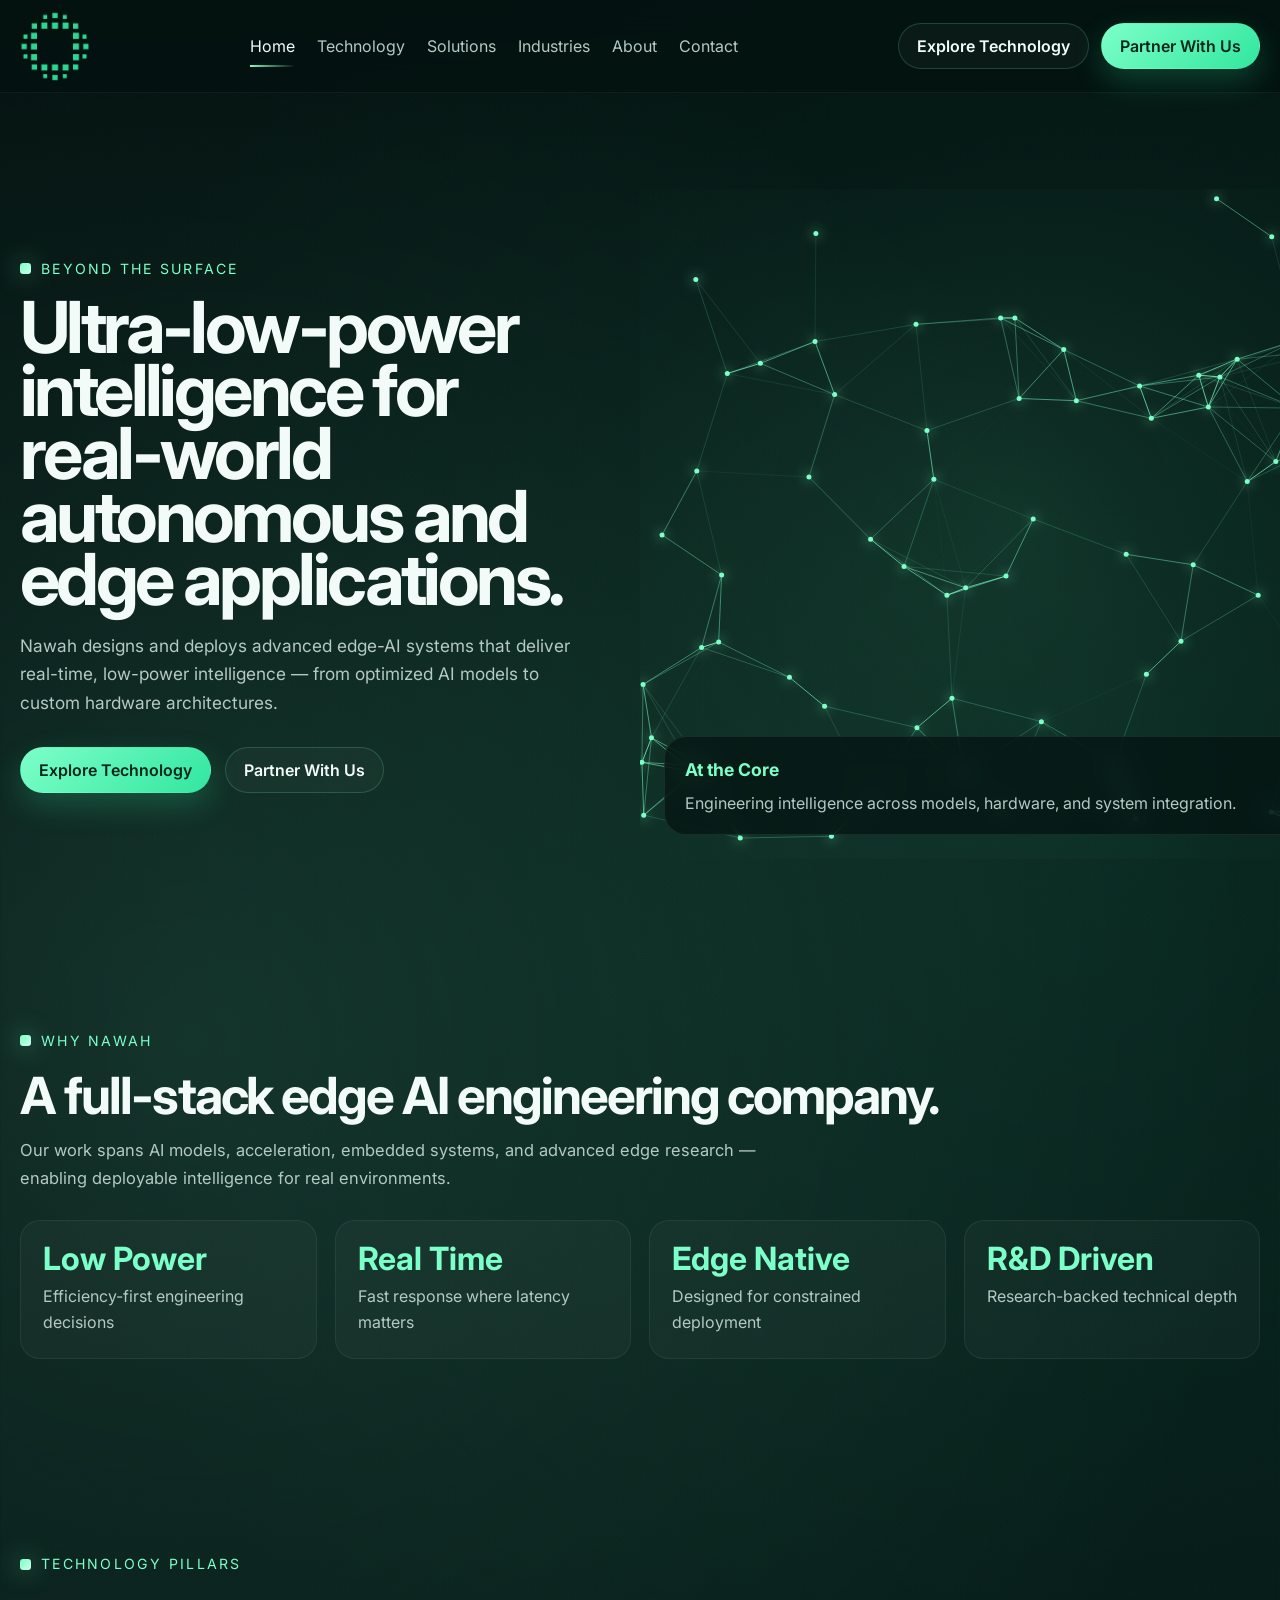
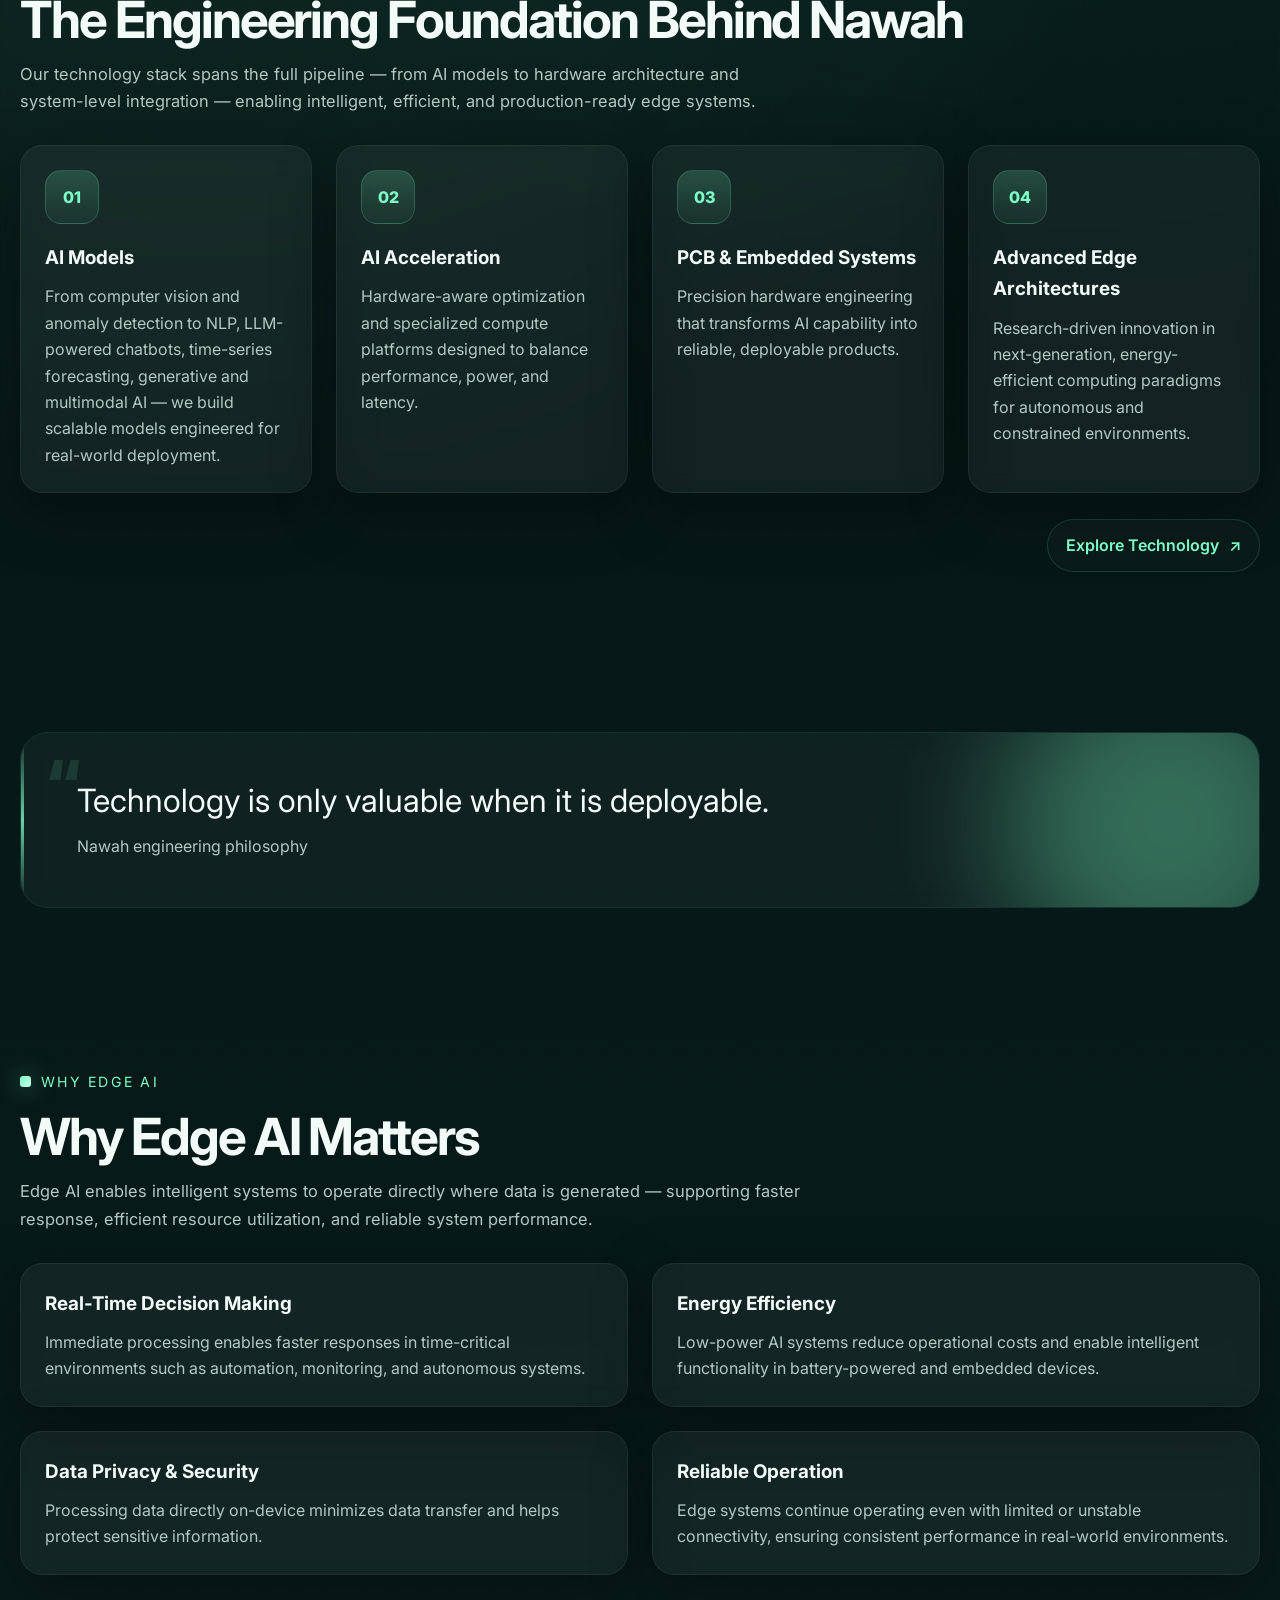
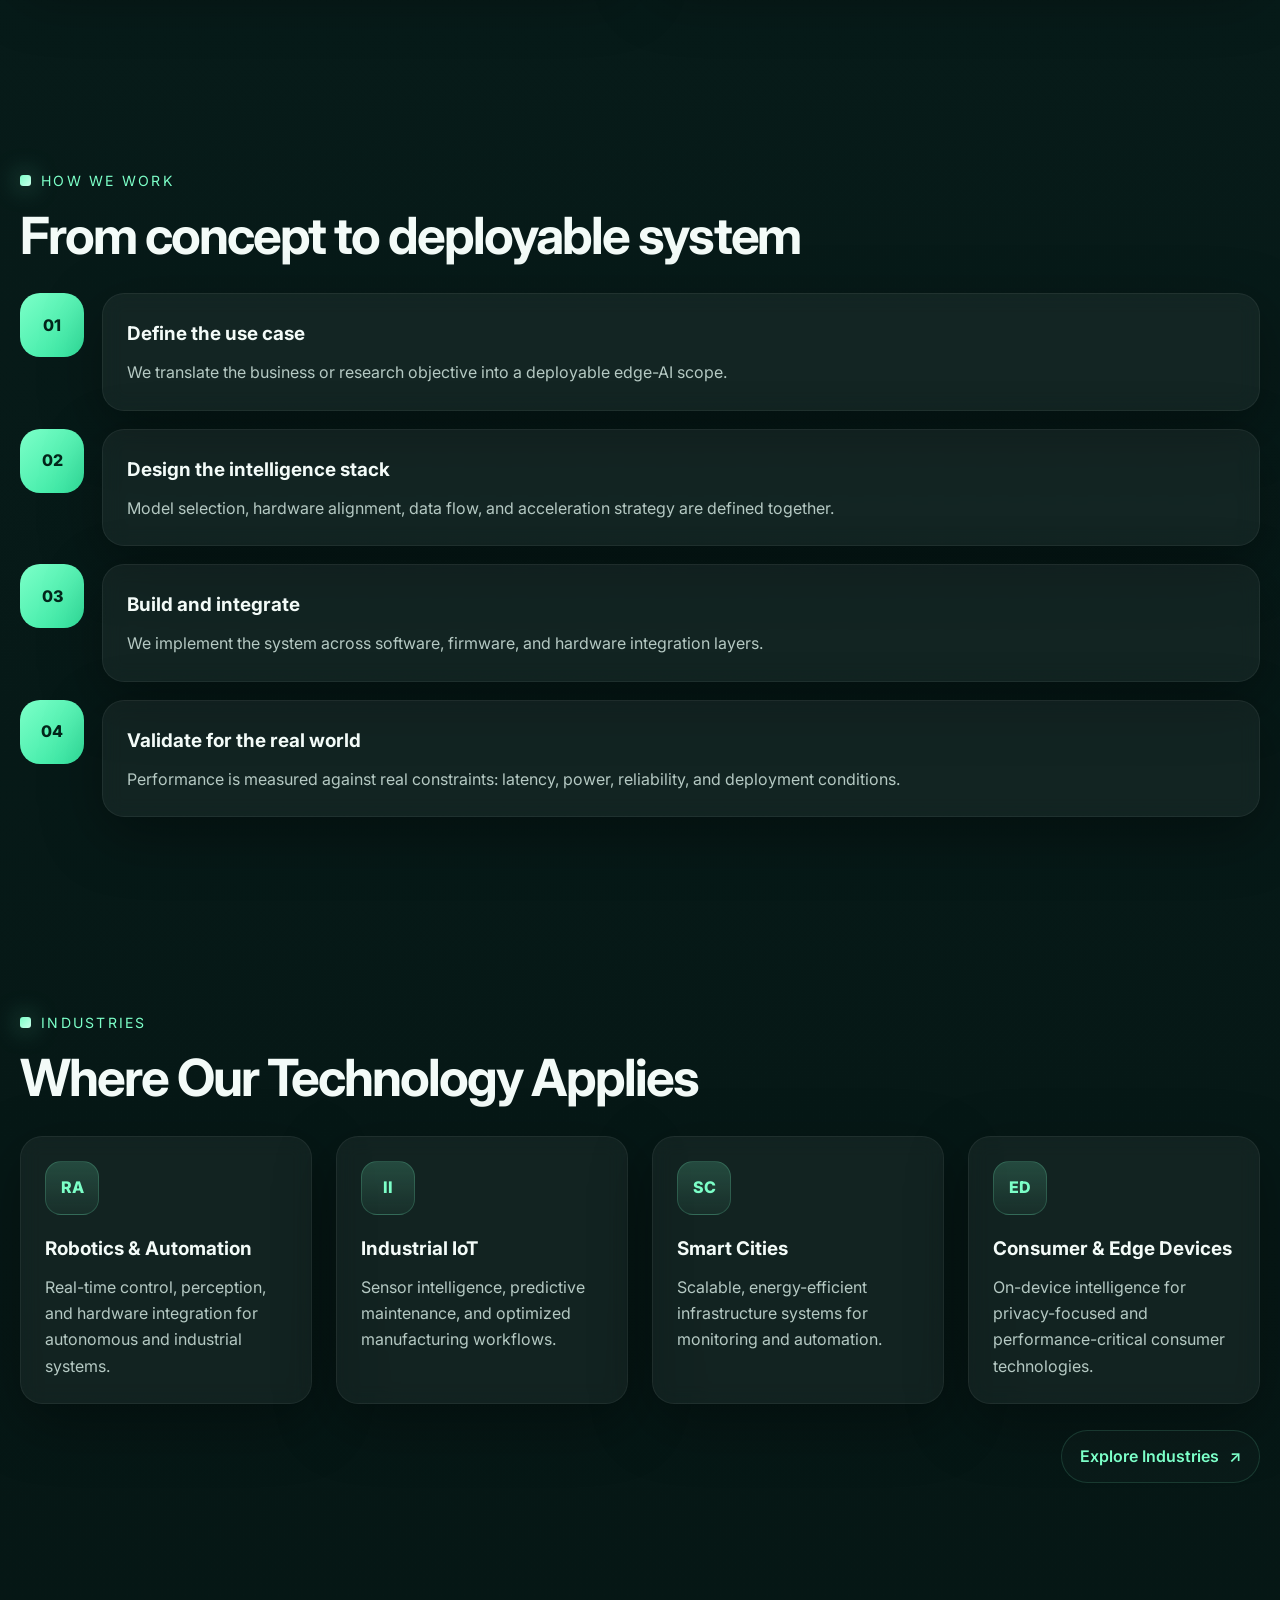
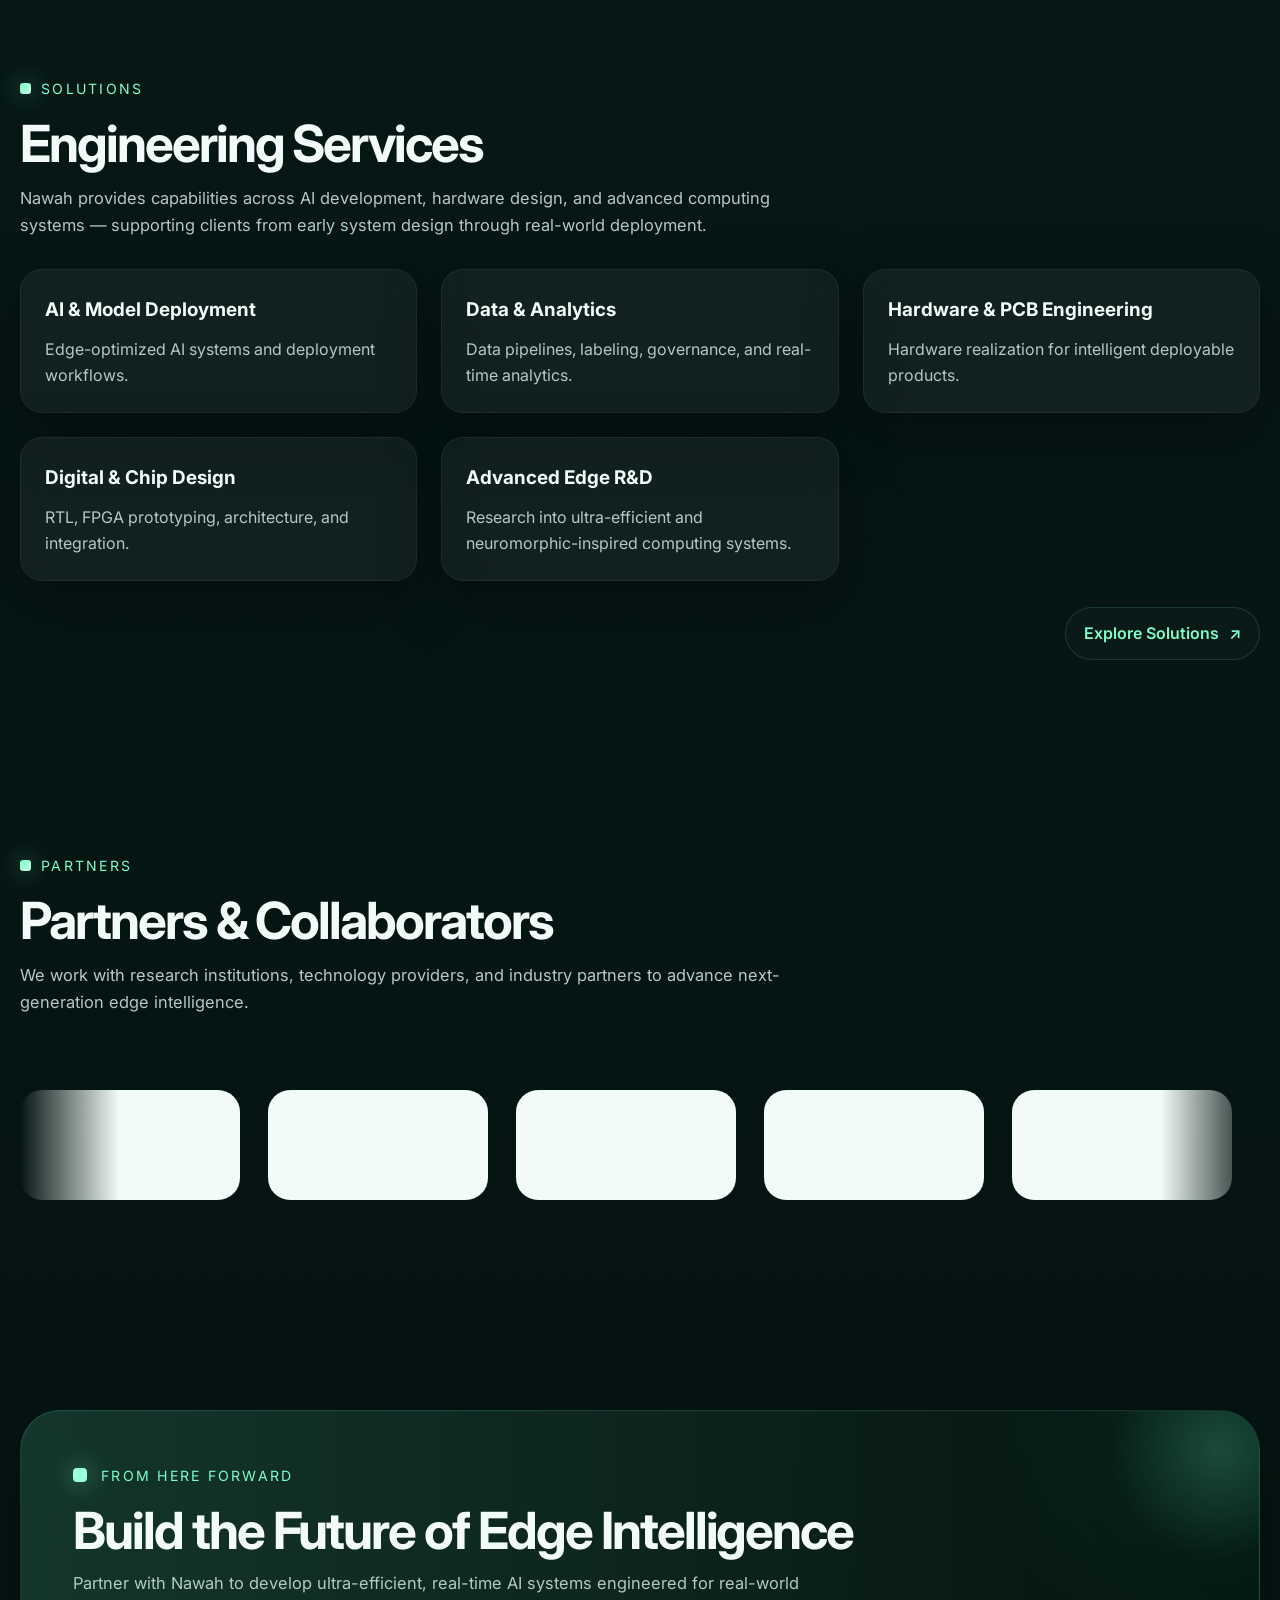
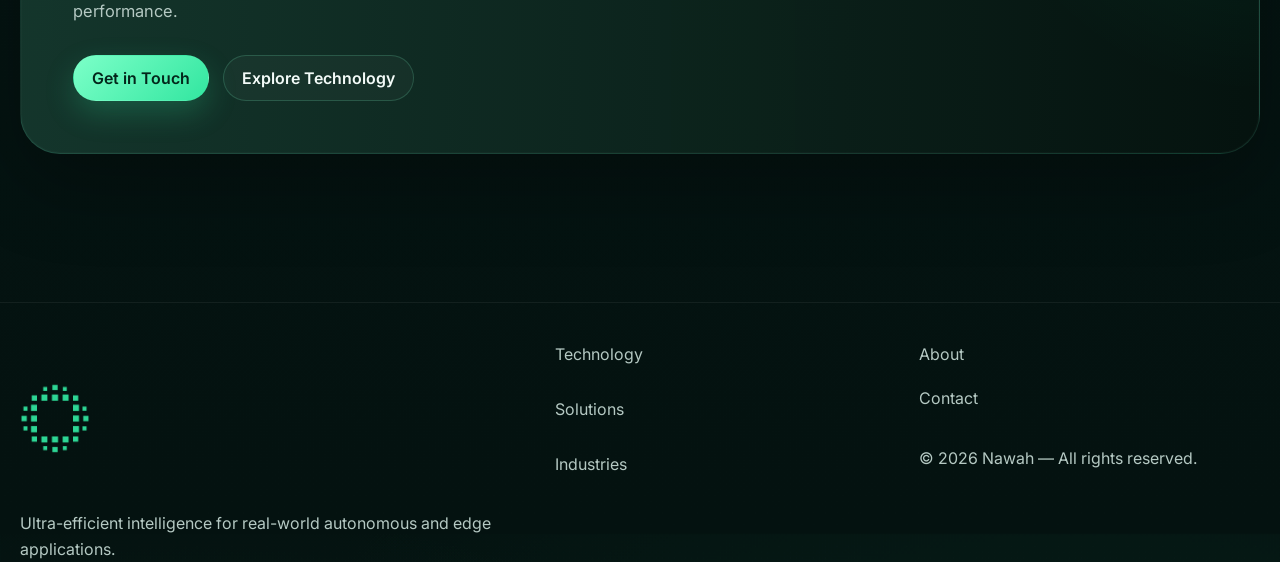
==== commit c65117e4: "Update index.html" ====
--- a/index.html
+++ b/index.html
@@ -269,31 +269,31 @@
 
         <!-- نفسهم مرة ثانية (مهم للانسيابية) -->
         <div class="partner-item">
-          <img src="images/partner-1.png" alt="">
-        </div>
-        <div class="partner-item">
-          <img src="images/partner-2.png" alt="">
-        </div>
-        <div class="partner-item">
-          <img src="images/partner-3.png" alt="">
-        </div>
-        <div class="partner-item">
-          <img src="images/partner-4.png" alt="">
-        </div>
-        <div class="partner-item">
-          <img src="images/partner-5.png" alt="">
-        </div>
-        <div class="partner-item">
-          <img src="images/partner-6.png" alt="">
+          <img src="images/partner1.png" alt="">
+        </div>
+        <div class="partner-item">
+          <img src="images/partner2.png" alt="">
+        </div>
+        <div class="partner-item">
+          <img src="images/partner3.png" alt="">
+        </div>
+        <div class="partner-item">
+          <img src="images/partner4.png" alt="">
+        </div>
+        <div class="partner-item">
+          <img src="images/partner5.png" alt="">
+        </div>
+        <div class="partner-item">
+          <img src="images/partner6.png" alt="">
         </div>
                 <div class="partner-item">
-          <img src="images/partner-7.png" alt="">
-        </div>
-        <div class="partner-item">
-          <img src="images/partner-8.png" alt="">
-        </div>
-        <div class="partner-item">
-          <img src="images/partner-9.png" alt="">
+          <img src="images/partner7.png" alt="">
+        </div>
+        <div class="partner-item">
+          <img src="images/partner8.png" alt="">
+        </div>
+        <div class="partner-item">
+          <img src="images/partner9.png" alt="">
         </div>
 
       </div>
@@ -343,4 +343,4 @@
 
   <script src="script.js"></script>
 </body>
-</html>+</html>
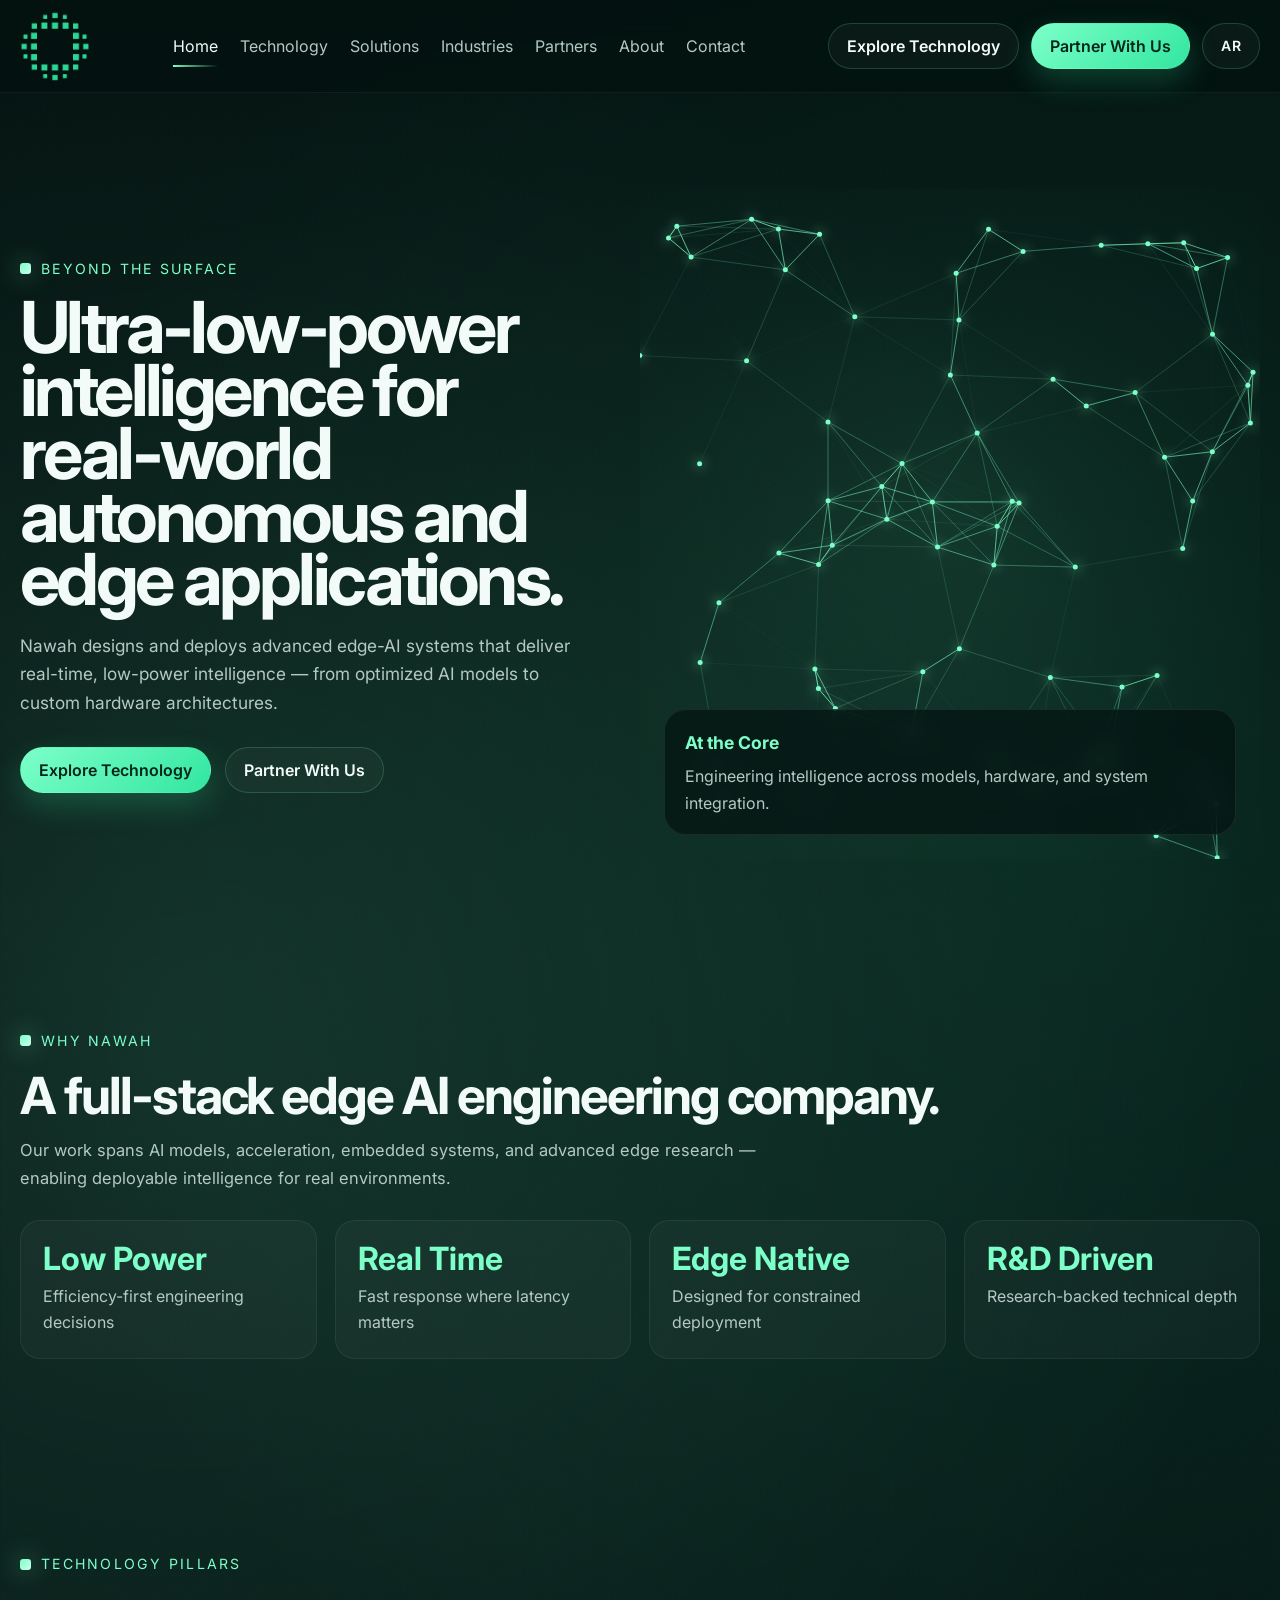
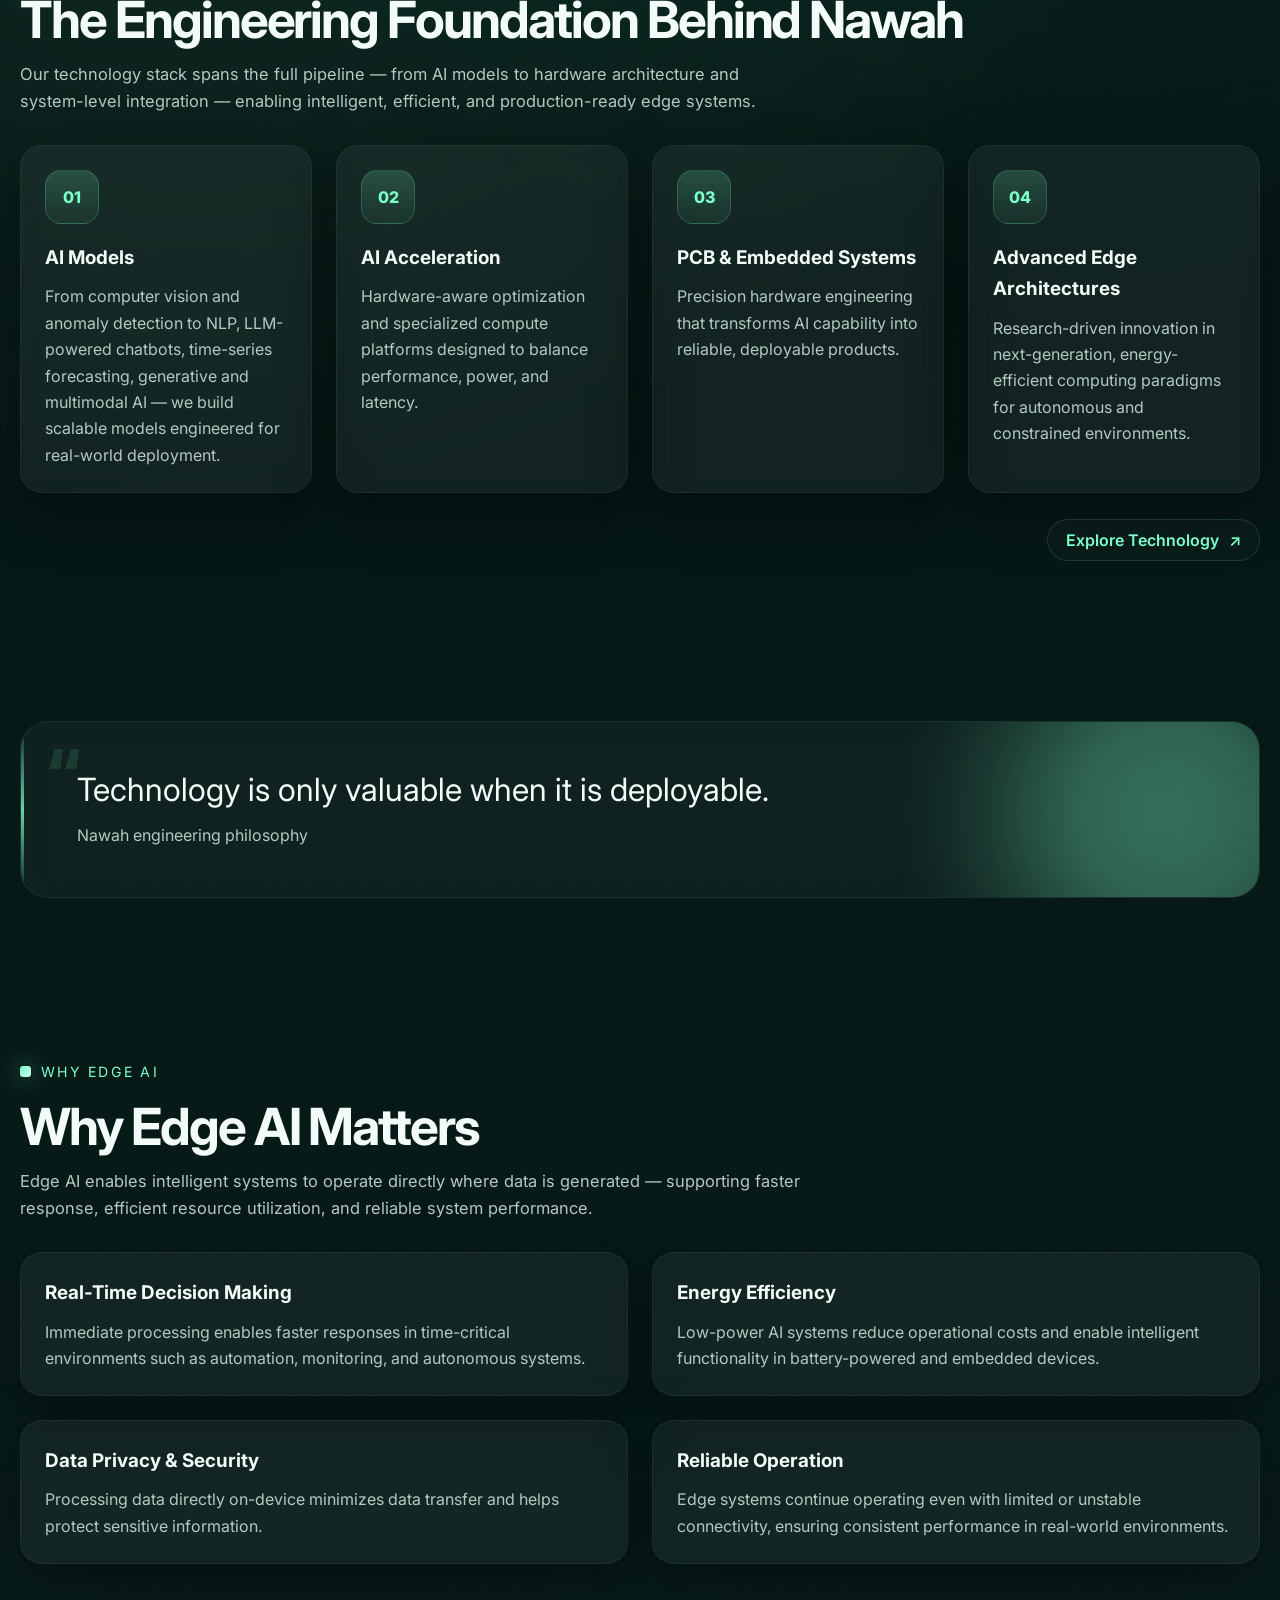
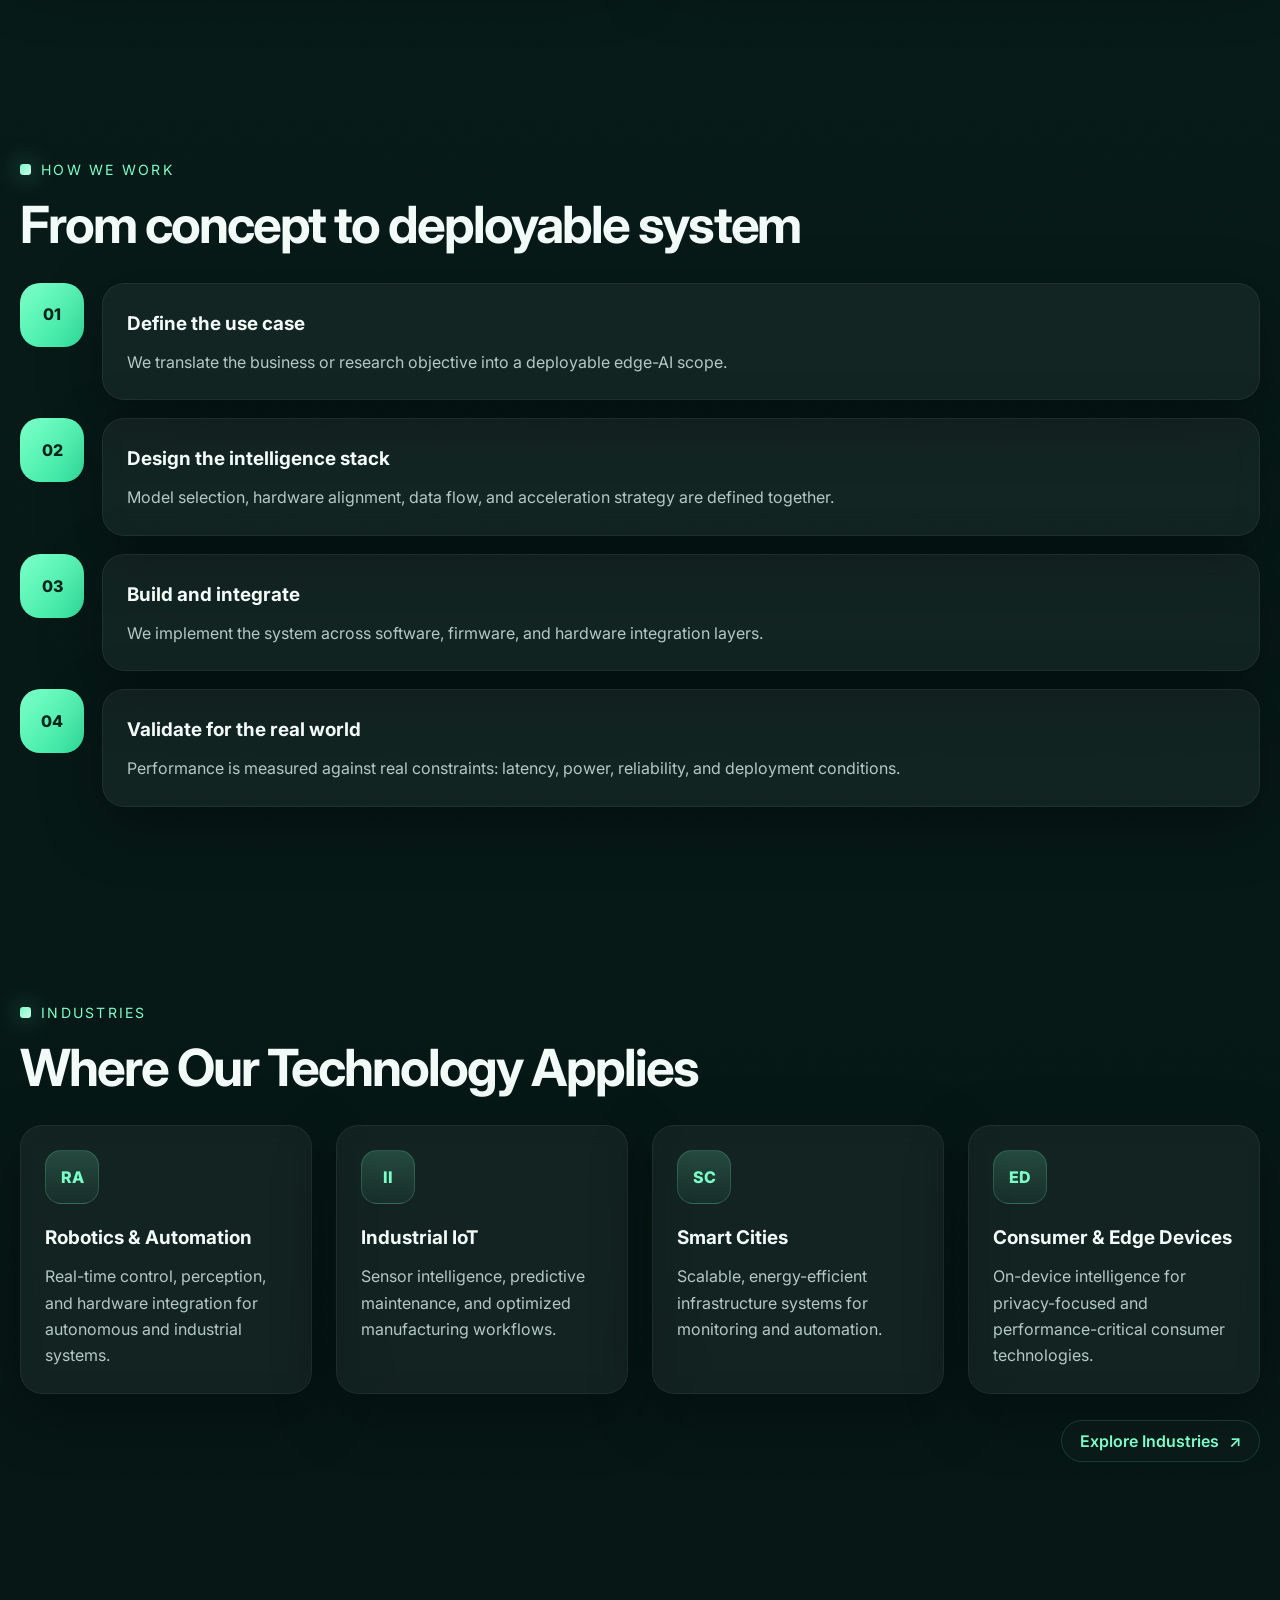
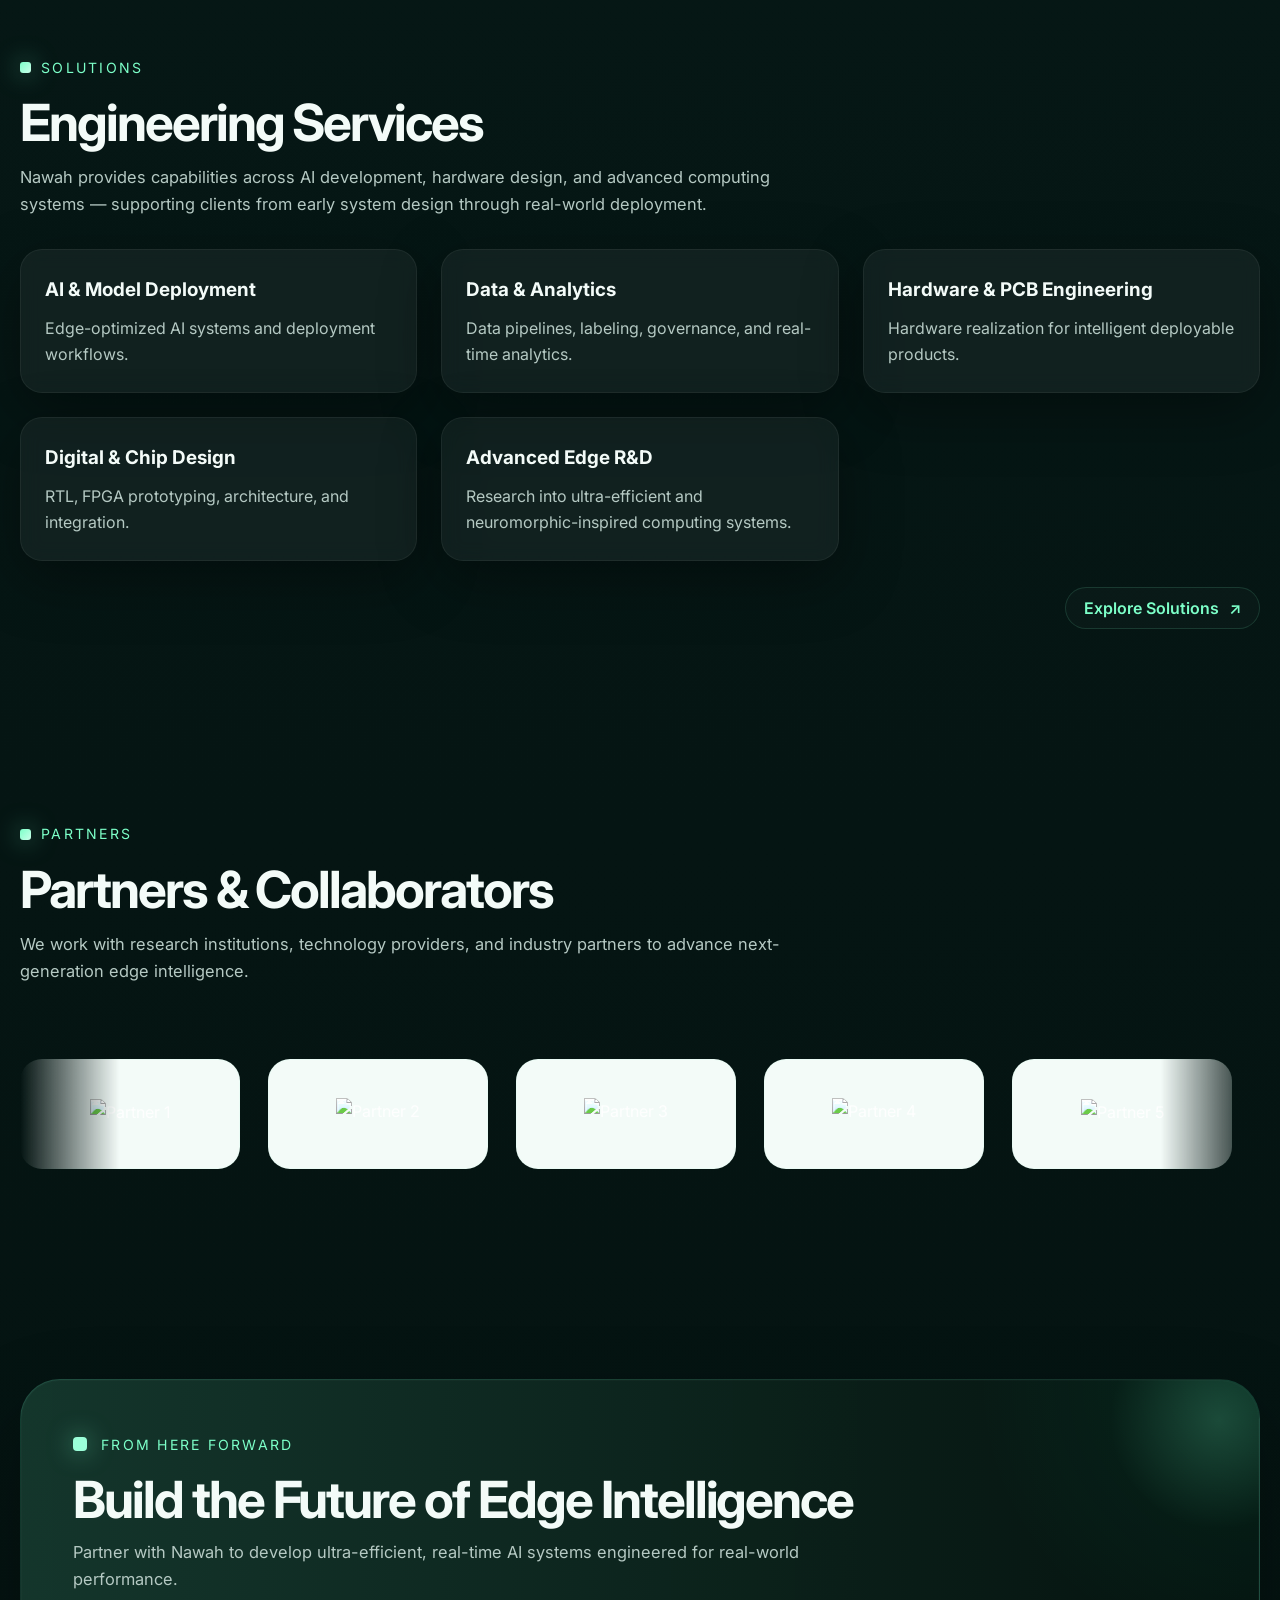
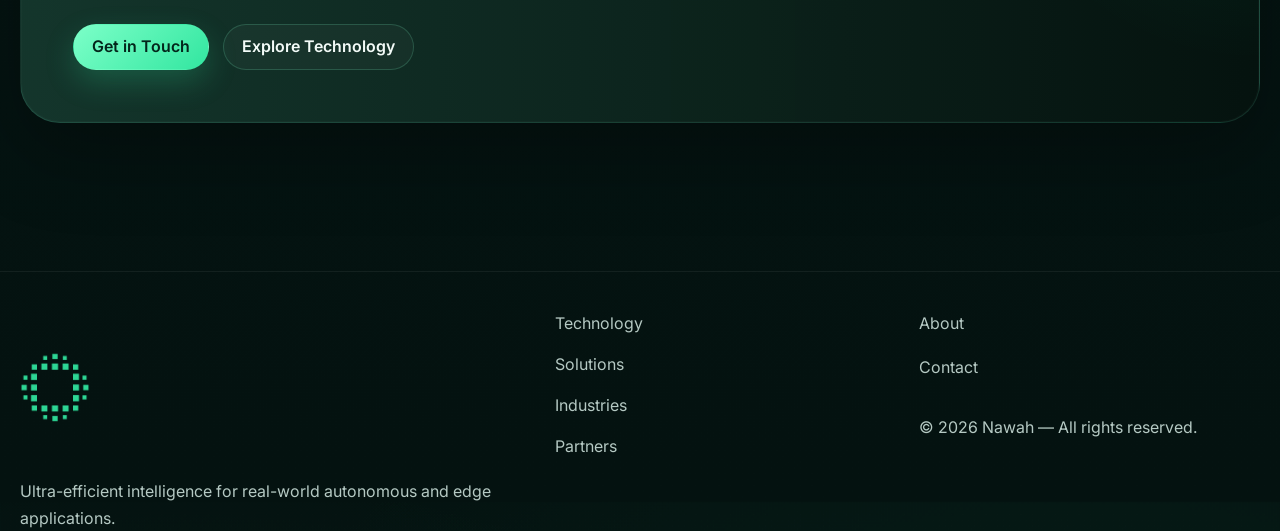
==== commit 32736ae4: "Add files via upload" ====
--- a/index.html
+++ b/index.html
@@ -1,346 +1,366 @@
-<!DOCTYPE html>
-<html lang="en">
-<head>
-  <meta charset="UTF-8" />
-  <meta name="viewport" content="width=device-width, initial-scale=1.0" />
-  <title>Nawah | Premium Bilingual Website</title>
-  <meta name="description" content="Nawah premium bilingual website for edge AI systems." />
-  <link rel="preconnect" href="https://fonts.googleapis.com">
-  <link rel="preconnect" href="https://fonts.gstatic.com" crossorigin>
-  <link href="https://fonts.googleapis.com/css2?family=Inter:wght@400;500;600;700;800&family=Tajawal:wght@400;500;700;800&display=swap" rel="stylesheet">
-  <link rel="stylesheet" href="styles.css" />
-</head>
-<body>
-  <header class="topbar">
-    <div class="container nav">
-    <a class="logo" href="index.html">
-      <img src="images/Logo.png" alt="Nawah Logo" class="logo-img">
-    </a>
-      <nav class="nav-links">
-        <a class="active" href="index.html" data-i18n="nav_home">Home</a>
-        <a href="technology.html" data-i18n="nav_technology">Technology</a>
-        <a href="solutions.html" data-i18n="nav_solutions">Solutions</a>
-        <a href="industries.html" data-i18n="nav_industries">Industries</a>
-        <a href="about.html" data-i18n="nav_about">About</a>
-        <a href="contact.html" data-i18n="nav_contact">Contact</a>
-      </nav>
-
-      <div class="nav-actions">
-        <a class="btn btn-secondary hide-mobile" href="technology.html" data-i18n="hero_btn1">Explore Technology</a>
-        <a class="btn btn-primary" href="contact.html" data-i18n="nav_cta">Partner With Us</a>
-        <button class="menu-toggle" type="button" aria-label="Open menu">☰</button>
-      </div>
-    </div>
-  </header>
-
-  <main>
-    <section class="hero">
-      <div class="container hero-grid">
-        <div class="hero-copy reveal">
-          <span class="eyebrow" data-i18n="hero_eyebrow">Beyond the Surface</span>
-          <h1 data-i18n="hero_title">Ultra-low-power intelligence for real-world autonomous and edge applications.</h1>
-          <p data-i18n="hero_text">Nawah designs and deploys advanced edge-AI systems that deliver real-time, low-power intelligence — from optimized AI models to custom hardware architectures.</p>
-
-          <div class="btn-group">
-            <a class="btn btn-primary" href="technology.html" data-i18n="hero_btn1">Explore Technology</a>
-            <a class="btn btn-secondary" href="contact.html" data-i18n="hero_btn2">Partner With Us</a>
-          </div>
-
-
-        </div>
-
-        <div class="hero-visual reveal">
-          
-            <canvas id="neuroCanvas"></canvas>
-
-            <div class="glass-panel">
-              <strong>At the Core</strong>
-              <span>Engineering intelligence across models, hardware, and system integration.</span>
-            </div>
-        </div>
-        </div>
-        </div>
-      </div>
-    </section>
-
-
-
-    <section class="section">
-      <div class="container">
-        <div class="section-header">
-          <div>
-            <span class="eyebrow reveal" data-i18n="intro_eyebrow">Why Nawah</span>
-            <h2 class="section-title reveal" data-i18n="intro_title">A full-stack edge AI engineering company.</h2>
-            <p class="section-lead reveal" data-i18n="intro_text">Our work spans AI models, acceleration, embedded systems, and advanced edge research — enabling deployable intelligence for real environments.</p>
-          </div>
-        </div>
-        <div class="metrics" style="margin-top: 28px;">
-          <div class="metric reveal"><strong data-i18n="metrics_1_t">Low Power</strong><span data-i18n="metrics_1_d">Efficiency-first engineering decisions</span></div>
-          <div class="metric reveal"><strong data-i18n="metrics_2_t">Real Time</strong><span data-i18n="metrics_2_d">Fast response where latency matters</span></div>
-          <div class="metric reveal"><strong data-i18n="metrics_3_t">Edge Native</strong><span data-i18n="metrics_3_d">Designed for constrained deployment</span></div>
-          <div class="metric reveal"><strong data-i18n="metrics_4_t">R&D Driven</strong><span data-i18n="metrics_4_d">Research-backed technical depth</span></div>
-        </div>
-      </div>
-    </section>
-
-    <section class="section">
-      <div class="container">
-        <span class="eyebrow reveal" data-i18n="pillars_eyebrow">Technology Pillars</span>
-        <h2 class="section-title reveal" data-i18n="pillars_title">The Engineering Foundation Behind Nawah</h2>
-        <p class="section-lead reveal" data-i18n="pillars_text">Our technology stack spans the full pipeline — from AI models to hardware architecture and system-level integration — enabling intelligent, efficient, and production-ready edge systems.</p>
-
-        <div class="grid grid-4" style="margin-top: 30px;">
-          <article class="card reveal">
-            <div class="card-icon">01</div>
-            <h3 data-i18n="pillar_1_t">AI Models</h3>
-            <p data-i18n="pillar_1_d">From computer vision and anomaly detection to NLP, LLM-powered chatbots, time-series forecasting, generative and multimodal AI — we build scalable models engineered for real-world deployment.</p>
-          </article>
-          <article class="card reveal">
-            <div class="card-icon">02</div>
-            <h3 data-i18n="pillar_2_t">AI Acceleration</h3>
-            <p data-i18n="pillar_2_d">Hardware-aware optimization and specialized compute platforms designed to balance performance, power, and latency.</p>
-          </article>
-          <article class="card reveal">
-            <div class="card-icon">03</div>
-            <h3 data-i18n="pillar_3_t">PCB & Embedded Systems</h3>
-            <p data-i18n="pillar_3_d">Precision hardware engineering that transforms AI capability into reliable, deployable products.</p>
-          </article>
-          <article class="card reveal">
-            <div class="card-icon">04</div>
-            <h3 data-i18n="pillar_4_t">Advanced Edge Architectures</h3>
-            <p data-i18n="pillar_4_d">Research-driven innovation in next-generation, energy-efficient computing paradigms for autonomous and constrained environments.</p>
-          </article>
-        </div>
-        <div class="section-link-row reveal">
-          <a class="section-link" href="technology.html">
-            Explore Technology
-            <span>↗</span>
-          </a>
-        </div>
-      </div>
-    </section>
-    <section class="section-sm">
-      <div class="container">
-        <div class="quote-block reveal">
-
-          <div class="quote-icon">“</div>
-
-          <p data-i18n="quote_text">
-            Technology is only valuable when it is deployable.
-          </p>
-
-          <span data-i18n="quote_by">
-            Nawah engineering philosophy
-          </span>
-
-        </div>
-      </div>
-    </section>
-    <section class="section">
-      <div class="container">
-        <span class="eyebrow reveal" data-i18n="edge_eyebrow">Why Edge AI</span>
-        <h2 class="section-title reveal" data-i18n="edge_title">Why Edge AI Matters</h2>
-        <p class="section-lead reveal" data-i18n="edge_text">Edge AI enables intelligent systems to operate directly where data is generated — supporting faster response, efficient resource utilization, and reliable system performance.</p>
-
-        <div class="grid grid-2" style="margin-top: 30px;">
-          <article class="card reveal"><h3 data-i18n="edge_1_t">Real-Time Decision Making</h3><p data-i18n="edge_1_d">Immediate processing enables faster responses in time-critical environments such as automation, monitoring, and autonomous systems.</p></article>
-          <article class="card reveal"><h3 data-i18n="edge_2_t">Energy Efficiency</h3><p data-i18n="edge_2_d">Low-power AI systems reduce operational costs and enable intelligent functionality in battery-powered and embedded devices.</p></article>
-          <article class="card reveal"><h3 data-i18n="edge_3_t">Data Privacy & Security</h3><p data-i18n="edge_3_d">Processing data directly on-device minimizes data transfer and helps protect sensitive information.</p></article>
-          <article class="card reveal"><h3 data-i18n="edge_4_t">Reliable Operation</h3><p data-i18n="edge_4_d">Edge systems continue operating even with limited or unstable connectivity, ensuring consistent performance in real-world environments.</p></article>
-        </div>
-      </div>
-    </section>
-
-    <section class="section">
-      <div class="container">
-        <span class="eyebrow reveal" data-i18n="process_eyebrow">How We Work</span>
-        <h2 class="section-title reveal" data-i18n="process_title">From concept to deployable system</h2>
-
-        <div class="timeline" style="margin-top: 30px;">
-          <div class="step reveal">
-            <div class="step-no">01</div>
-            <div class="card">
-              <h3 data-i18n="step_1_t">Define the use case</h3>
-              <p data-i18n="step_1_d">We translate the business or research objective into a deployable edge-AI scope.</p>
-            </div>
-          </div>
-          <div class="step reveal">
-            <div class="step-no">02</div>
-            <div class="card">
-              <h3 data-i18n="step_2_t">Design the intelligence stack</h3>
-              <p data-i18n="step_2_d">Model selection, hardware alignment, data flow, and acceleration strategy are defined together.</p>
-            </div>
-          </div>
-          <div class="step reveal">
-            <div class="step-no">03</div>
-            <div class="card">
-              <h3 data-i18n="step_3_t">Build and integrate</h3>
-              <p data-i18n="step_3_d">We implement the system across software, firmware, and hardware integration layers.</p>
-            </div>
-          </div>
-          <div class="step reveal">
-            <div class="step-no">04</div>
-            <div class="card">
-              <h3 data-i18n="step_4_t">Validate for the real world</h3>
-              <p data-i18n="step_4_d">Performance is measured against real constraints: latency, power, reliability, and deployment conditions.</p>
-            </div>
-          </div>
-        </div>
-      </div>
-    </section>
-
-    <section class="section">
-      <div class="container">
-        <span class="eyebrow reveal" data-i18n="industries_eyebrow">Industries</span>
-        <h2 class="section-title reveal" data-i18n="industries_title">Where Our Technology Applies</h2>
-        <div class="grid grid-4" style="margin-top: 30px;">
-          <article class="card reveal"><div class="card-icon">RA</div><h3 data-i18n="ind_1_t">Robotics & Automation</h3><p data-i18n="ind_1_d">Real-time control, perception, and hardware integration for autonomous and industrial systems.</p></article>
-          <article class="card reveal"><div class="card-icon">II</div><h3 data-i18n="ind_2_t">Industrial IoT</h3><p data-i18n="ind_2_d">Sensor intelligence, predictive maintenance, and optimized manufacturing workflows.</p></article>
-          <article class="card reveal"><div class="card-icon">SC</div><h3 data-i18n="ind_3_t">Smart Cities</h3><p data-i18n="ind_3_d">Scalable, energy-efficient infrastructure systems for monitoring and automation.</p></article>
-          <article class="card reveal"><div class="card-icon">ED</div><h3 data-i18n="ind_4_t">Consumer & Edge Devices</h3><p data-i18n="ind_4_d">On-device intelligence for privacy-focused and performance-critical consumer technologies.</p></article>
-        </div>
-        <div class="section-link-row reveal">
-        <a class="section-link" href="industries.html">
-          Explore Industries
-          <span>↗</span>
-        </a>
-      </div>
-      </div>
-    </section>
-
-    <section class="section">
-      <div class="container">
-        <span class="eyebrow reveal" data-i18n="solutions_eyebrow">Solutions</span>
-        <h2 class="section-title reveal" data-i18n="solutions_title">Engineering Services</h2>
-        <p class="section-lead reveal" data-i18n="solutions_text">Nawah provides capabilities across AI development, hardware design, and advanced computing systems — supporting clients from early system design through real-world deployment.</p>
-
-        <div class="grid grid-3" style="margin-top: 30px;">
-          <article class="card reveal"><h3 data-i18n="sol_1_t">AI & Model Deployment</h3><p data-i18n="sol_1_d">Edge-optimized AI systems and deployment workflows.</p></article>
-          <article class="card reveal"><h3 data-i18n="sol_2_t">Data & Analytics</h3><p data-i18n="sol_2_d">Data pipelines, labeling, governance, and real-time analytics.</p></article>
-          <article class="card reveal"><h3 data-i18n="sol_3_t">Hardware & PCB Engineering</h3><p data-i18n="sol_3_d">Hardware realization for intelligent deployable products.</p></article>
-          <article class="card reveal"><h3 data-i18n="sol_4_t">Digital & Chip Design</h3><p data-i18n="sol_4_d">RTL, FPGA prototyping, architecture, and integration.</p></article>
-          <article class="card reveal"><h3 data-i18n="sol_5_t">Advanced Edge R&D</h3><p data-i18n="sol_5_d">Research into ultra-efficient and neuromorphic-inspired computing systems.</p></article>
-        </div>
-        <div class="section-link-row reveal">
-        <a class="section-link" href="solutions.html">
-          Explore Solutions
-          <span>↗</span>
-        </a>
-      </div>
-      </div>
-    </section>
-
-<section class="section">
-  <div class="container">
-    
-    <span class="eyebrow reveal" data-i18n="partners_eyebrow">Partners</span>
-    
-    <h2 class="section-title reveal" data-i18n="partners_title">
-      Partners & Collaborators
-    </h2>
-    
-    <p class="section-lead reveal" data-i18n="solutions_text">
-      We work with research institutions, technology providers, and industry partners to advance next-generation edge intelligence.
-    </p>
-
-    <div class="partners-marquee">
-
-      <div class="partners-track">
-        
-        <!-- مجموعة أولى -->
-        <div class="partner-item">
-          <img src="images/partner-1.png" alt="">
-        </div>
-        <div class="partner-item">
-          <img src="images/partner-2.png" alt="">
-        </div>
-        <div class="partner-item">
-          <img src="images/partner-3.png" alt="">
-        </div>
-        <div class="partner-item">
-          <img src="images/partner-4.png" alt="">
-        </div>
-        <div class="partner-item">
-          <img src="images/partner-5.png" alt="">
-        </div>
-        <div class="partner-item">
-          <img src="images/partner-6.png" alt="">
-        </div>
-
-        <!-- نفسهم مرة ثانية (مهم للانسيابية) -->
-        <div class="partner-item">
-          <img src="images/partner1.png" alt="">
-        </div>
-        <div class="partner-item">
-          <img src="images/partner2.png" alt="">
-        </div>
-        <div class="partner-item">
-          <img src="images/partner3.png" alt="">
-        </div>
-        <div class="partner-item">
-          <img src="images/partner4.png" alt="">
-        </div>
-        <div class="partner-item">
-          <img src="images/partner5.png" alt="">
-        </div>
-        <div class="partner-item">
-          <img src="images/partner6.png" alt="">
-        </div>
-                <div class="partner-item">
-          <img src="images/partner7.png" alt="">
-        </div>
-        <div class="partner-item">
-          <img src="images/partner8.png" alt="">
-        </div>
-        <div class="partner-item">
-          <img src="images/partner9.png" alt="">
-        </div>
-
-      </div>
-
-    </div>
-
-</section>
-
-
-
-    <section class="section">
-      <div class="container">
-        <div class="premium-panel reveal">
-          <span class="eyebrow" data-i18n="cta_eyebrow">From Here Forward</span>
-          <h2 class="section-title" style="margin-bottom:12px;" data-i18n="cta_title">Build the Future of Edge Intelligence</h2>
-          <p class="section-lead" data-i18n="cta_text">Partner with Nawah to develop ultra-efficient, real-time AI systems engineered for real-world performance.</p>
-          <div class="btn-group">
-            <a class="btn btn-primary" href="contact.html" data-i18n="cta_btn1">Get in Touch</a>
-            <a class="btn btn-secondary" href="technology.html" data-i18n="cta_btn2">Explore Technology</a>
-          </div>
-        </div>
-      </div>
-    </section>
-  </main>
-
-  <footer class="footer">
-    <div class="container footer-grid">
-      <div>
-      <a class="logo" href="index.html"><img src="images\Logo.png" alt="Nawah Logo"></a>
-
-        <p style="margin-top:14px;" data-i18n="footer_text">Ultra-efficient intelligence for real-world autonomous and edge applications.</p>
-      </div>
-
-      <div class="footer-links">
-        <a href="technology.html" data-i18n="nav_technology">Technology</a>
-        <a href="solutions.html" data-i18n="nav_solutions">Solutions</a>
-        <a href="industries.html" data-i18n="nav_industries">Industries</a>
-      </div>
-
-      <div class="footer-links">
-        <a href="about.html" data-i18n="nav_about">About</a>
-        <a href="contact.html" data-i18n="nav_contact">Contact</a>
-        <p>© <span class="year"></span> <span data-i18n="brand">Nawah</span> — <span data-i18n="footer_copy">All rights reserved.</span></p>
-      </div>
-    </div>
-  </footer>
-
-  <script src="script.js"></script>
-</body>
-</html>
+<!DOCTYPE html>
+<html lang="en">
+<head>
+  <meta charset="UTF-8" />
+  <meta name="viewport" content="width=device-width, initial-scale=1.0" />
+  <title>Nawah | Premium Bilingual Website</title>
+  <meta name="description" content="Nawah premium bilingual website for edge AI systems." />
+  <link rel="preconnect" href="https://fonts.googleapis.com">
+  <link rel="preconnect" href="https://fonts.gstatic.com" crossorigin>
+  <link href="https://fonts.googleapis.com/css2?family=Inter:wght@400;500;600;700;800&family=Tajawal:wght@400;500;700;800&display=swap" rel="stylesheet">
+  <link rel="stylesheet" href="styles.css" />
+
+  <!-- Preload partner logos so they appear immediately in both AR & EN -->
+  <link rel="preload" as="image" href="images/partner1.png" fetchpriority="high">
+  <link rel="preload" as="image" href="images/partner2.png" fetchpriority="high">
+  <link rel="preload" as="image" href="images/partner3.png" fetchpriority="high">
+  <link rel="preload" as="image" href="images/partner4.png" fetchpriority="high">
+  <link rel="preload" as="image" href="images/partner5.png" fetchpriority="high">
+  <link rel="preload" as="image" href="images/partner6.png" fetchpriority="high">
+</head>
+<body>
+  <header class="topbar">
+    <div class="container nav">
+    <a class="logo" href="index.html">
+      <img src="images/Logo.png" alt="Nawah Logo" class="logo-img">
+    </a>
+      <nav class="nav-links">
+        <a class="active" href="index.html" data-i18n="nav_home">Home</a>
+        <a href="technology.html" data-i18n="nav_technology">Technology</a>
+        <a href="solutions.html" data-i18n="nav_solutions">Solutions</a>
+        <a href="industries.html" data-i18n="nav_industries">Industries</a>
+        <a href="#partners" data-i18n="nav_partners">Partners</a>
+        <a href="about.html" data-i18n="nav_about">About</a>
+        <a href="contact.html" data-i18n="nav_contact">Contact</a>
+      </nav>
+
+      <div class="nav-actions">
+        <a class="btn btn-secondary hide-mobile" href="technology.html" data-i18n="hero_btn1">Explore Technology</a>
+        <a class="btn btn-primary" href="contact.html" data-i18n="nav_cta">Partner With Us</a>
+        <button class="lang-toggle" type="button" aria-label="Toggle language" data-i18n="lang_btn">AR</button>
+        <button class="menu-toggle" type="button" aria-label="Open menu">☰</button>
+      </div>
+    </div>
+  </header>
+
+  <main>
+    <section class="hero">
+      <div class="container hero-grid">
+        <div class="hero-copy reveal">
+          <span class="eyebrow" data-i18n="hero_eyebrow">Beyond the Surface</span>
+          <h1 data-i18n="hero_title">Ultra-low-power intelligence for real-world autonomous and edge applications.</h1>
+          <p data-i18n="hero_text">Nawah designs and deploys advanced edge-AI systems that deliver real-time, low-power intelligence — from optimized AI models to custom hardware architectures.</p>
+
+          <div class="btn-group">
+            <a class="btn btn-primary" href="technology.html" data-i18n="hero_btn1">Explore Technology</a>
+            <a class="btn btn-secondary" href="contact.html" data-i18n="hero_btn2">Partner With Us</a>
+          </div>
+
+
+        </div>
+
+        <div class="hero-visual reveal">
+          
+            <canvas id="neuroCanvas"></canvas>
+
+            <div class="glass-panel">
+              <strong data-i18n="hero_panel_t">At the Core</strong>
+              <span data-i18n="hero_panel_d">Engineering intelligence across models, hardware, and system integration.</span>
+            </div>
+        </div>
+        </div>
+        </div>
+      </div>
+    </section>
+
+
+
+    <section class="section">
+      <div class="container">
+        <div class="section-header">
+          <div>
+            <span class="eyebrow reveal" data-i18n="intro_eyebrow">Why Nawah</span>
+            <h2 class="section-title reveal" data-i18n="intro_title">A full-stack edge AI engineering company.</h2>
+            <p class="section-lead reveal" data-i18n="intro_text">Our work spans AI models, acceleration, embedded systems, and advanced edge research — enabling deployable intelligence for real environments.</p>
+          </div>
+        </div>
+        <div class="metrics" style="margin-top: 28px;">
+          <div class="metric reveal"><strong data-i18n="metrics_1_t">Low Power</strong><span data-i18n="metrics_1_d">Efficiency-first engineering decisions</span></div>
+          <div class="metric reveal"><strong data-i18n="metrics_2_t">Real Time</strong><span data-i18n="metrics_2_d">Fast response where latency matters</span></div>
+          <div class="metric reveal"><strong data-i18n="metrics_3_t">Edge Native</strong><span data-i18n="metrics_3_d">Designed for constrained deployment</span></div>
+          <div class="metric reveal"><strong data-i18n="metrics_4_t">R&D Driven</strong><span data-i18n="metrics_4_d">Research-backed technical depth</span></div>
+        </div>
+      </div>
+    </section>
+
+    <section class="section">
+      <div class="container">
+        <span class="eyebrow reveal" data-i18n="pillars_eyebrow">Technology Pillars</span>
+        <h2 class="section-title reveal" data-i18n="pillars_title">The Engineering Foundation Behind Nawah</h2>
+        <p class="section-lead reveal" data-i18n="pillars_text">Our technology stack spans the full pipeline — from AI models to hardware architecture and system-level integration — enabling intelligent, efficient, and production-ready edge systems.</p>
+
+        <div class="grid grid-4" style="margin-top: 30px;">
+          <article class="card reveal">
+            <div class="card-icon">01</div>
+            <h3 data-i18n="pillar_1_t">AI Models</h3>
+            <p data-i18n="pillar_1_d">From computer vision and anomaly detection to NLP, LLM-powered chatbots, time-series forecasting, generative and multimodal AI — we build scalable models engineered for real-world deployment.</p>
+          </article>
+          <article class="card reveal">
+            <div class="card-icon">02</div>
+            <h3 data-i18n="pillar_2_t">AI Acceleration</h3>
+            <p data-i18n="pillar_2_d">Hardware-aware optimization and specialized compute platforms designed to balance performance, power, and latency.</p>
+          </article>
+          <article class="card reveal">
+            <div class="card-icon">03</div>
+            <h3 data-i18n="pillar_3_t">PCB & Embedded Systems</h3>
+            <p data-i18n="pillar_3_d">Precision hardware engineering that transforms AI capability into reliable, deployable products.</p>
+          </article>
+          <article class="card reveal">
+            <div class="card-icon">04</div>
+            <h3 data-i18n="pillar_4_t">Advanced Edge Architectures</h3>
+            <p data-i18n="pillar_4_d">Research-driven innovation in next-generation, energy-efficient computing paradigms for autonomous and constrained environments.</p>
+          </article>
+        </div>
+        <div class="section-link-row reveal">
+          <a class="section-link" href="technology.html">
+            <span data-i18n="explore_technology">Explore Technology</span>
+            <span>↗</span>
+          </a>
+        </div>
+      </div>
+    </section>
+    <section class="section-sm">
+      <div class="container">
+        <div class="quote-block reveal">
+
+          <div class="quote-icon">“</div>
+
+          <p data-i18n="quote_text">
+            Technology is only valuable when it is deployable.
+          </p>
+
+          <span data-i18n="quote_by">
+            Nawah engineering philosophy
+          </span>
+
+        </div>
+      </div>
+    </section>
+    <section class="section">
+      <div class="container">
+        <span class="eyebrow reveal" data-i18n="edge_eyebrow">Why Edge AI</span>
+        <h2 class="section-title reveal" data-i18n="edge_title">Why Edge AI Matters</h2>
+        <p class="section-lead reveal" data-i18n="edge_text">Edge AI enables intelligent systems to operate directly where data is generated — supporting faster response, efficient resource utilization, and reliable system performance.</p>
+
+        <div class="grid grid-2" style="margin-top: 30px;">
+          <article class="card reveal"><h3 data-i18n="edge_1_t">Real-Time Decision Making</h3><p data-i18n="edge_1_d">Immediate processing enables faster responses in time-critical environments such as automation, monitoring, and autonomous systems.</p></article>
+          <article class="card reveal"><h3 data-i18n="edge_2_t">Energy Efficiency</h3><p data-i18n="edge_2_d">Low-power AI systems reduce operational costs and enable intelligent functionality in battery-powered and embedded devices.</p></article>
+          <article class="card reveal"><h3 data-i18n="edge_3_t">Data Privacy & Security</h3><p data-i18n="edge_3_d">Processing data directly on-device minimizes data transfer and helps protect sensitive information.</p></article>
+          <article class="card reveal"><h3 data-i18n="edge_4_t">Reliable Operation</h3><p data-i18n="edge_4_d">Edge systems continue operating even with limited or unstable connectivity, ensuring consistent performance in real-world environments.</p></article>
+        </div>
+      </div>
+    </section>
+
+    <section class="section">
+      <div class="container">
+        <span class="eyebrow reveal" data-i18n="process_eyebrow">How We Work</span>
+        <h2 class="section-title reveal" data-i18n="process_title">From concept to deployable system</h2>
+
+        <div class="timeline" style="margin-top: 30px;">
+          <div class="step reveal">
+            <div class="step-no">01</div>
+            <div class="card">
+              <h3 data-i18n="step_1_t">Define the use case</h3>
+              <p data-i18n="step_1_d">We translate the business or research objective into a deployable edge-AI scope.</p>
+            </div>
+          </div>
+          <div class="step reveal">
+            <div class="step-no">02</div>
+            <div class="card">
+              <h3 data-i18n="step_2_t">Design the intelligence stack</h3>
+              <p data-i18n="step_2_d">Model selection, hardware alignment, data flow, and acceleration strategy are defined together.</p>
+            </div>
+          </div>
+          <div class="step reveal">
+            <div class="step-no">03</div>
+            <div class="card">
+              <h3 data-i18n="step_3_t">Build and integrate</h3>
+              <p data-i18n="step_3_d">We implement the system across software, firmware, and hardware integration layers.</p>
+            </div>
+          </div>
+          <div class="step reveal">
+            <div class="step-no">04</div>
+            <div class="card">
+              <h3 data-i18n="step_4_t">Validate for the real world</h3>
+              <p data-i18n="step_4_d">Performance is measured against real constraints: latency, power, reliability, and deployment conditions.</p>
+            </div>
+          </div>
+        </div>
+      </div>
+    </section>
+
+    <section class="section">
+      <div class="container">
+        <span class="eyebrow reveal" data-i18n="industries_eyebrow">Industries</span>
+        <h2 class="section-title reveal" data-i18n="industries_title">Where Our Technology Applies</h2>
+        <div class="grid grid-4" style="margin-top: 30px;">
+          <article class="card reveal"><div class="card-icon">RA</div><h3 data-i18n="ind_1_t">Robotics & Automation</h3><p data-i18n="ind_1_d">Real-time control, perception, and hardware integration for autonomous and industrial systems.</p></article>
+          <article class="card reveal"><div class="card-icon">II</div><h3 data-i18n="ind_2_t">Industrial IoT</h3><p data-i18n="ind_2_d">Sensor intelligence, predictive maintenance, and optimized manufacturing workflows.</p></article>
+          <article class="card reveal"><div class="card-icon">SC</div><h3 data-i18n="ind_3_t">Smart Cities</h3><p data-i18n="ind_3_d">Scalable, energy-efficient infrastructure systems for monitoring and automation.</p></article>
+          <article class="card reveal"><div class="card-icon">ED</div><h3 data-i18n="ind_4_t">Consumer & Edge Devices</h3><p data-i18n="ind_4_d">On-device intelligence for privacy-focused and performance-critical consumer technologies.</p></article>
+        </div>
+        <div class="section-link-row reveal">
+        <a class="section-link" href="industries.html">
+          <span data-i18n="explore_industries">Explore Industries</span>
+          <span>↗</span>
+        </a>
+      </div>
+      </div>
+    </section>
+
+    <section class="section">
+      <div class="container">
+        <span class="eyebrow reveal" data-i18n="solutions_eyebrow">Solutions</span>
+        <h2 class="section-title reveal" data-i18n="solutions_title">Engineering Services</h2>
+        <p class="section-lead reveal" data-i18n="solutions_text">Nawah provides capabilities across AI development, hardware design, and advanced computing systems — supporting clients from early system design through real-world deployment.</p>
+
+        <div class="grid grid-3" style="margin-top: 30px;">
+          <article class="card reveal"><h3 data-i18n="sol_1_t">AI & Model Deployment</h3><p data-i18n="sol_1_d">Edge-optimized AI systems and deployment workflows.</p></article>
+          <article class="card reveal"><h3 data-i18n="sol_2_t">Data & Analytics</h3><p data-i18n="sol_2_d">Data pipelines, labeling, governance, and real-time analytics.</p></article>
+          <article class="card reveal"><h3 data-i18n="sol_3_t">Hardware & PCB Engineering</h3><p data-i18n="sol_3_d">Hardware realization for intelligent deployable products.</p></article>
+          <article class="card reveal"><h3 data-i18n="sol_4_t">Digital & Chip Design</h3><p data-i18n="sol_4_d">RTL, FPGA prototyping, architecture, and integration.</p></article>
+          <article class="card reveal"><h3 data-i18n="sol_5_t">Advanced Edge R&D</h3><p data-i18n="sol_5_d">Research into ultra-efficient and neuromorphic-inspired computing systems.</p></article>
+        </div>
+        <div class="section-link-row reveal">
+        <a class="section-link" href="solutions.html">
+          <span data-i18n="explore_solutions">Explore Solutions</span>
+          <span>↗</span>
+        </a>
+      </div>
+      </div>
+    </section>
+
+<section class="section" id="partners">
+  <div class="container">
+    
+    <span class="eyebrow reveal" data-i18n="partners_eyebrow">Partners</span>
+    
+    <h2 class="section-title reveal" data-i18n="partners_title">
+      Partners & Collaborators
+    </h2>
+    
+    <p class="section-lead reveal" data-i18n="partners_text">
+      We work with research institutions, technology providers, and industry partners to advance next-generation edge intelligence.
+    </p>
+
+    <div class="partners-marquee">
+
+      <div class="partners-track">
+
+        <!-- مجموعة أولى -->
+        <div class="partner-item">
+          <img src="images/partner1.png" alt="Partner 1" width="170" height="64" loading="eager" fetchpriority="high" decoding="async">
+        </div>
+        <div class="partner-item">
+          <img src="images/partner2.png" alt="Partner 2" width="170" height="64" loading="eager" fetchpriority="high" decoding="async">
+        </div>
+        <div class="partner-item">
+          <img src="images/partner3.png" alt="Partner 3" width="170" height="64" loading="eager" fetchpriority="high" decoding="async">
+        </div>
+        <div class="partner-item">
+          <img src="images/partner4.png" alt="Partner 4" width="170" height="64" loading="eager" fetchpriority="high" decoding="async">
+        </div>
+        <div class="partner-item">
+          <img src="images/partner5.png" alt="Partner 5" width="170" height="64" loading="eager" fetchpriority="high" decoding="async">
+        </div>
+        <div class="partner-item">
+          <img src="images/partner6.png" alt="Partner 6" width="170" height="64" loading="eager" fetchpriority="high" decoding="async">
+        </div>
+        <div class="partner-item">
+          <img src="images/partner7.png" alt="Partner 7" width="170" height="64" loading="eager" decoding="async">
+        </div>
+        <div class="partner-item">
+          <img src="images/partner8.png" alt="Partner 8" width="170" height="64" loading="eager" decoding="async">
+        </div>
+        <div class="partner-item">
+          <img src="images/partner9.png" alt="Partner 9" width="170" height="64" loading="eager" decoding="async">
+        </div>
+
+        <!-- نفس المجموعة مكرّرة عشان الانسيابية في الـ marquee -->
+        <div class="partner-item" aria-hidden="true">
+          <img src="images/partner1.png" alt="" width="170" height="64" loading="lazy" decoding="async">
+        </div>
+        <div class="partner-item" aria-hidden="true">
+          <img src="images/partner2.png" alt="" width="170" height="64" loading="lazy" decoding="async">
+        </div>
+        <div class="partner-item" aria-hidden="true">
+          <img src="images/partner3.png" alt="" width="170" height="64" loading="lazy" decoding="async">
+        </div>
+        <div class="partner-item" aria-hidden="true">
+          <img src="images/partner4.png" alt="" width="170" height="64" loading="lazy" decoding="async">
+        </div>
+        <div class="partner-item" aria-hidden="true">
+          <img src="images/partner5.png" alt="" width="170" height="64" loading="lazy" decoding="async">
+        </div>
+        <div class="partner-item" aria-hidden="true">
+          <img src="images/partner6.png" alt="" width="170" height="64" loading="lazy" decoding="async">
+        </div>
+        <div class="partner-item" aria-hidden="true">
+          <img src="images/partner7.png" alt="" width="170" height="64" loading="lazy" decoding="async">
+        </div>
+        <div class="partner-item" aria-hidden="true">
+          <img src="images/partner8.png" alt="" width="170" height="64" loading="lazy" decoding="async">
+        </div>
+        <div class="partner-item" aria-hidden="true">
+          <img src="images/partner9.png" alt="" width="170" height="64" loading="lazy" decoding="async">
+        </div>
+
+      </div>
+
+    </div>
+
+</section>
+
+
+
+    <section class="section">
+      <div class="container">
+        <div class="premium-panel reveal">
+          <span class="eyebrow" data-i18n="cta_eyebrow">From Here Forward</span>
+          <h2 class="section-title" style="margin-bottom:12px;" data-i18n="cta_title">Build the Future of Edge Intelligence</h2>
+          <p class="section-lead" data-i18n="cta_text">Partner with Nawah to develop ultra-efficient, real-time AI systems engineered for real-world performance.</p>
+          <div class="btn-group">
+            <a class="btn btn-primary" href="contact.html" data-i18n="cta_btn1">Get in Touch</a>
+            <a class="btn btn-secondary" href="technology.html" data-i18n="cta_btn2">Explore Technology</a>
+          </div>
+        </div>
+      </div>
+    </section>
+  </main>
+
+  <footer class="footer">
+    <div class="container footer-grid">
+      <div>
+      <a class="logo" href="index.html"><img src="images/Logo.png" alt="Nawah Logo"></a>
+
+        <p style="margin-top:14px;" data-i18n="footer_text">Ultra-efficient intelligence for real-world autonomous and edge applications.</p>
+      </div>
+
+      <div class="footer-links">
+        <a href="technology.html" data-i18n="nav_technology">Technology</a>
+        <a href="solutions.html" data-i18n="nav_solutions">Solutions</a>
+        <a href="industries.html" data-i18n="nav_industries">Industries</a>
+        <a href="index.html#partners" data-i18n="nav_partners">Partners</a>
+      </div>
+
+      <div class="footer-links">
+        <a href="about.html" data-i18n="nav_about">About</a>
+        <a href="contact.html" data-i18n="nav_contact">Contact</a>
+        <p>© <span class="year"></span> <span data-i18n="brand">Nawah</span> — <span data-i18n="footer_copy">All rights reserved.</span></p>
+      </div>
+    </div>
+  </footer>
+
+  <script src="script.js"></script>
+</body>
+</html>
--- a/styles.css
+++ b/styles.css
@@ -26,6 +26,17 @@
   scroll-behavior: smooth;
 }
 
+/* Offset anchored sections so they don't tuck under the sticky header */
+section[id] {
+  scroll-margin-top: 100px;
+}
+
+@media (max-width: 820px) {
+  section[id] {
+    scroll-margin-top: 84px;
+  }
+}
+
 body {
   margin: 0;
   font-family: "Inter", "Segoe UI", Tahoma, Arial, sans-serif;
@@ -181,7 +192,69 @@
 }
 
 .lang-toggle {
-  min-width: 66px;
+  min-width: 56px;
+  padding: 0 14px;
+  font-weight: 600;
+  letter-spacing: 0.02em;
+  font-size: 0.88rem;
+}
+
+/* RTL: flip the active-link underline direction */
+body[dir="rtl"] .nav-links a.active::after,
+body[dir="rtl"] .nav-links a:hover::after {
+  background: linear-gradient(270deg, var(--primary), transparent);
+}
+
+/* RTL: use a dedicated forward animation that scrolls right */
+/* (reverse used to start at -50%, which hid the first row of logos) */
+body[dir="rtl"] .partners-track {
+  animation-name: scrollPartnersRTL;
+  animation-direction: normal;
+}
+
+@keyframes scrollPartnersRTL {
+  from {
+    transform: translateX(0);
+  }
+  to {
+    transform: translateX(50%);
+  }
+}
+
+/* RTL: flip the section-link arrow */
+body[dir="rtl"] .section-link span:last-child {
+  display: inline-block;
+  transform: scaleX(-1);
+}
+
+/* Arabic typography overrides live at end of file */
+
+/* ============================================ */
+/*  TECHNOLOGY VISUAL BOARD — RTL ADJUSTMENTS  */
+/*  Keep dimensions consistent with English.    */
+/*  Only the text inside cards needs Arabic     */
+/*  typography compensation.                    */
+/* ============================================ */
+
+body[dir="rtl"] .stack-card {
+  font-size: 0.95rem;
+  font-weight: 700;
+  line-height: 1.4;
+}
+
+body[dir="rtl"] .glass-insight strong {
+  line-height: 1.45;
+}
+
+body[dir="rtl"] .glass-insight span {
+  line-height: 1.75;
+}
+
+/* Tighter on tablet/mobile */
+@media (max-width: 768px) {
+  body[dir="rtl"] .stack-card {
+    font-size: 0.88rem;
+  }
 }
 
 .btn,
@@ -306,9 +379,12 @@
   position: relative;
   display: flex;
   align-items: top;
-  width: 740px;
+  width: 100%;
+  max-width: 740px;
   height: 670px;
+  max-height: 80vw;
   justify-content: flex-end;
+  margin-inline: auto;
 }
 
 .orbit-shell {
@@ -669,6 +745,14 @@
   resize: vertical;
 }
 
+.form-message {
+  margin: 14px 0 0;
+  min-height: 1.4em;
+  font-size: 0.95rem;
+  line-height: 1.55;
+  transition: color 0.25s ease;
+}
+
 .footer {
   padding: 38px 0;
   border-top: 1px solid rgba(255,255,255,0.06);
@@ -766,6 +850,9 @@
 
   .hero-visual {
     min-height: 420px;
+    height: auto;
+    max-height: none;
+    aspect-ratio: 1.1 / 1;
     justify-content: center;
   }
 
@@ -777,6 +864,41 @@
   .hero-copy h1,
   .hero-copy p {
     max-width: 100%;
+  }
+
+  .section {
+    padding: 80px 0;
+  }
+
+  .band-grid {
+    grid-template-columns: repeat(3, minmax(0, 1fr));
+  }
+}
+
+/* iPad portrait / small tablets */
+@media (max-width: 900px) {
+  .grid-4 {
+    grid-template-columns: 1fr 1fr;
+  }
+
+  .grid-3 {
+    grid-template-columns: 1fr 1fr;
+  }
+
+  .band-grid {
+    grid-template-columns: repeat(2, minmax(0, 1fr));
+  }
+
+  .contact-grid {
+    grid-template-columns: 1fr;
+  }
+
+  .quote-block {
+    padding: 36px 32px;
+  }
+
+  .footer-grid {
+    grid-template-columns: 1fr 1fr;
   }
 }
 
@@ -807,6 +929,11 @@
     box-shadow: var(--shadow);
   }
 
+  .nav.open .nav-links a {
+    width: 100%;
+    padding: 8px 0;
+  }
+
   .hero-grid,
   .contact-grid,
   .grid-4,
@@ -821,30 +948,115 @@
   }
 
   .hero {
-    padding-top: 82px;
+    padding-top: 64px;
+    padding-bottom: 48px;
+  }
+
+  .hero-visual {
+    min-height: 320px;
+    aspect-ratio: auto;
+    height: 360px;
+  }
+
+  .neuro-canvas-container {
+    height: 340px;
   }
 
   .section {
-    padding: 74px 0;
+    padding: 64px 0;
+  }
+
+  .section-sm {
+    padding: 48px 0;
   }
 
   .page-hero {
-    padding-top: 64px;
+    padding-top: 48px;
   }
 
   .step {
     grid-template-columns: 1fr;
   }
 
+  .section-header {
+    flex-direction: column;
+    align-items: flex-start;
+  }
+
+  .quote-block {
+    padding: 28px 22px;
+  }
+
   .logo img,
   .logo-img {
-    height: 500px;
-    max-width: 1900px;
+    height: 48px;
+    max-width: 160px;
   }
 
   .nav {
     min-height: 74px;
     height: 74px;
+    gap: 10px;
+  }
+
+  .nav-actions {
+    gap: 8px;
+  }
+
+  .btn,
+  .lang-toggle,
+  .menu-toggle {
+    min-height: 42px;
+    padding: 0 14px;
+    font-size: 0.92rem;
+  }
+
+  .menu-toggle {
+    width: 42px;
+  }
+}
+
+/* Extra small phones */
+@media (max-width: 480px) {
+  .logo img,
+  .logo-img {
+    height: 42px;
+    max-width: 140px;
+  }
+
+  .nav-actions .btn-primary {
+    padding: 0 12px;
+    font-size: 0.86rem;
+  }
+
+  .section {
+    padding: 56px 0;
+  }
+
+  .hero {
+    padding: 56px 0 40px;
+  }
+
+  .section-title {
+    font-size: clamp(1.6rem, 7vw, 2.2rem);
+  }
+
+  .hero-copy h1 {
+    font-size: clamp(2.2rem, 9vw, 3rem);
+  }
+
+  .quote-block {
+    padding: 32px 24px;
+  }
+
+  .quote-icon {
+    font-size: 48px;
+    top: 10px;
+    left: 16px;
+  }
+
+  .premium-panel {
+    padding: 24px;
   }
 }
 
@@ -1353,9 +1565,9 @@
 }
 
 .sc-1 { width: 68%; }
-.sc-2 { width: 78%; margin: 16px 0 16px auto; }
+.sc-2 { width: 78%; margin-top: 16px; margin-bottom: 16px; margin-inline-start: auto; }
 .sc-3 { width: 86%; margin: 16px 0; }
-.sc-4 { width: 100%; margin: 16px 0 0 auto; }
+.sc-4 { width: 100%; margin-top: 16px; margin-inline-start: auto; }
 
 .stack-link {
   position: relative;
@@ -2364,8 +2576,8 @@
   position: relative;
   z-index: 2;
   display: grid;
-  grid-template-columns: 1.05fr 0.95fr;
-  gap: 48px;
+  grid-template-columns: 1fr 1fr;
+  gap: 72px;
   align-items: center;
 }
 
@@ -2376,16 +2588,17 @@
 
 .tech-hero-copy h1 {
   margin: 14px 0 18px;
-  font-size: clamp(2.8rem, 5vw, 5rem);
-  line-height: 0.98;
+  font-size: clamp(2.4rem, 4.2vw, 4rem);
+  line-height: 1.05;
   color: #effff9;
-  max-width: 760px;
+  max-width: 620px;
+  letter-spacing: -0.02em;
 }
 
 .tech-hero-copy p {
   color: rgba(228,244,237,0.85);
-  line-height: 1.9;
-  max-width: 760px;
+  line-height: 1.75;
+  max-width: 560px;
   margin-bottom: 14px;
   font-size: 1.05rem;
 }
@@ -2399,7 +2612,7 @@
   position: relative;
   width: 100%;
   max-width: 560px;
-  min-height: 560px;
+  min-height: 680px;
   border-radius: 34px;
   overflow: hidden;
   background:
@@ -2410,7 +2623,7 @@
     0 25px 70px rgba(0,0,0,.32),
     0 0 80px rgba(0,255,170,.06),
     inset 0 0 0 1px rgba(255,255,255,.02);
-  padding: 38px 28px 120px;
+  padding: 38px 28px 220px;
 }
 
 .board-grid {
@@ -2436,9 +2649,9 @@
 }
 
 .sc-1 { width: 68%; }
-.sc-2 { width: 78%; margin: 16px 0 16px auto; }
+.sc-2 { width: 78%; margin-top: 16px; margin-bottom: 16px; margin-inline-start: auto; }
 .sc-3 { width: 86%; margin: 16px 0; }
-.sc-4 { width: 100%; margin: 16px 0 0 auto; }
+.sc-4 { width: 100%; margin-top: 16px; margin-inline-start: auto; }
 
 .stack-link {
   position: relative;
@@ -3465,4 +3678,91 @@
 .story-neuro-panel:hover .pcb-chip {
   transform: scale(1.05);
   transition: transform 0.35s ease;
-}+}
+
+/* ==========================================================
+   ARABIC TYPOGRAPHY OVERRIDES (end of file = highest priority)
+   Arabic (Tajawal) is visually denser than Inter.
+   Smaller sizes + more line-height + zero letter-spacing.
+   Edit the clamp() values below to tune Arabic sizes.
+   ========================================================== */
+
+body[dir="rtl"] .hero-copy h1,
+body[dir="rtl"] .tech-hero-copy h1,
+body[dir="rtl"] .about-hero-copy h1 {
+  font-size: clamp(1.9rem, 4.6vw, 3.4rem) !important;
+  line-height: 1.3 !important;
+  letter-spacing: 0 !important;
+  font-weight: 700;
+  max-width: 720px;
+}
+
+body[dir="rtl"] .page-hero h1 {
+  font-size: clamp(1.7rem, 4vw, 3rem) !important;
+  line-height: 1.3 !important;
+  letter-spacing: 0 !important;
+}
+
+body[dir="rtl"] .section-title {
+  font-size: clamp(1.5rem, 3.4vw, 2.6rem) !important;
+  line-height: 1.32 !important;
+  letter-spacing: 0 !important;
+}
+
+body[dir="rtl"] .hero-copy p,
+body[dir="rtl"] .tech-hero-copy p,
+body[dir="rtl"] .about-hero-copy p,
+body[dir="rtl"] .page-hero p,
+body[dir="rtl"] .section-lead {
+  line-height: 1.9 !important;
+  letter-spacing: 0 !important;
+  font-size: 1rem;
+}
+
+body[dir="rtl"] .eyebrow {
+  letter-spacing: 0.04em !important;
+  font-size: 0.82rem;
+}
+
+body[dir="rtl"] .card h3,
+body[dir="rtl"] .card h4 {
+  line-height: 1.5 !important;
+  letter-spacing: 0 !important;
+}
+
+body[dir="rtl"] .quote-block p {
+  font-size: clamp(1.1rem, 2.2vw, 1.7rem) !important;
+  line-height: 1.55 !important;
+  letter-spacing: 0 !important;
+}
+
+/* Buttons and nav items: zero letter-spacing in Arabic */
+body[dir="rtl"] .btn,
+body[dir="rtl"] .nav-links a {
+  letter-spacing: 0 !important;
+}
+
+/* Mobile: further reduce Arabic sizes */
+@media (max-width: 820px) {
+  body[dir="rtl"] .hero-copy h1,
+  body[dir="rtl"] .tech-hero-copy h1,
+  body[dir="rtl"] .about-hero-copy h1 {
+    font-size: clamp(1.7rem, 6.5vw, 2.6rem) !important;
+  }
+
+  body[dir="rtl"] .section-title {
+    font-size: clamp(1.4rem, 5.5vw, 2rem) !important;
+  }
+}
+
+@media (max-width: 480px) {
+  body[dir="rtl"] .hero-copy h1,
+  body[dir="rtl"] .tech-hero-copy h1,
+  body[dir="rtl"] .about-hero-copy h1 {
+    font-size: clamp(1.5rem, 7vw, 2.1rem) !important;
+  }
+
+  body[dir="rtl"] .section-title {
+    font-size: clamp(1.25rem, 6vw, 1.75rem) !important;
+  }
+}
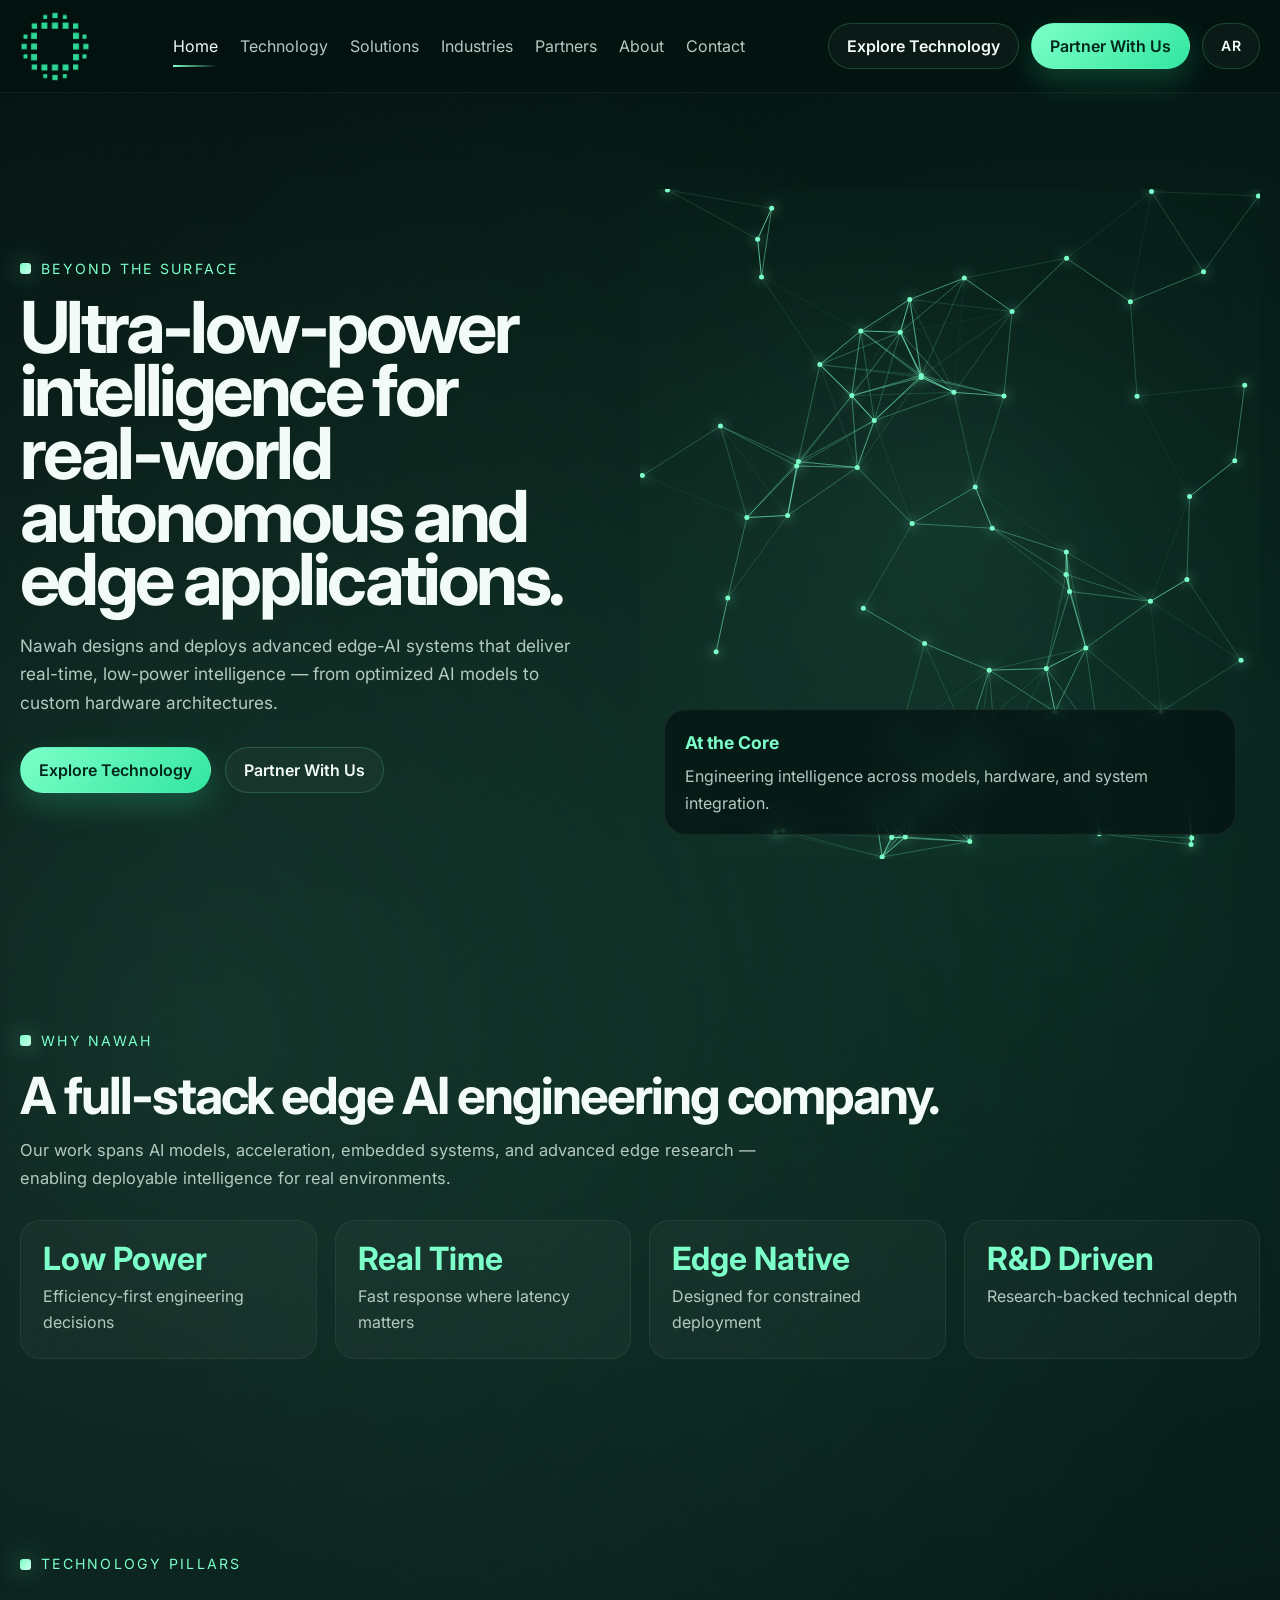
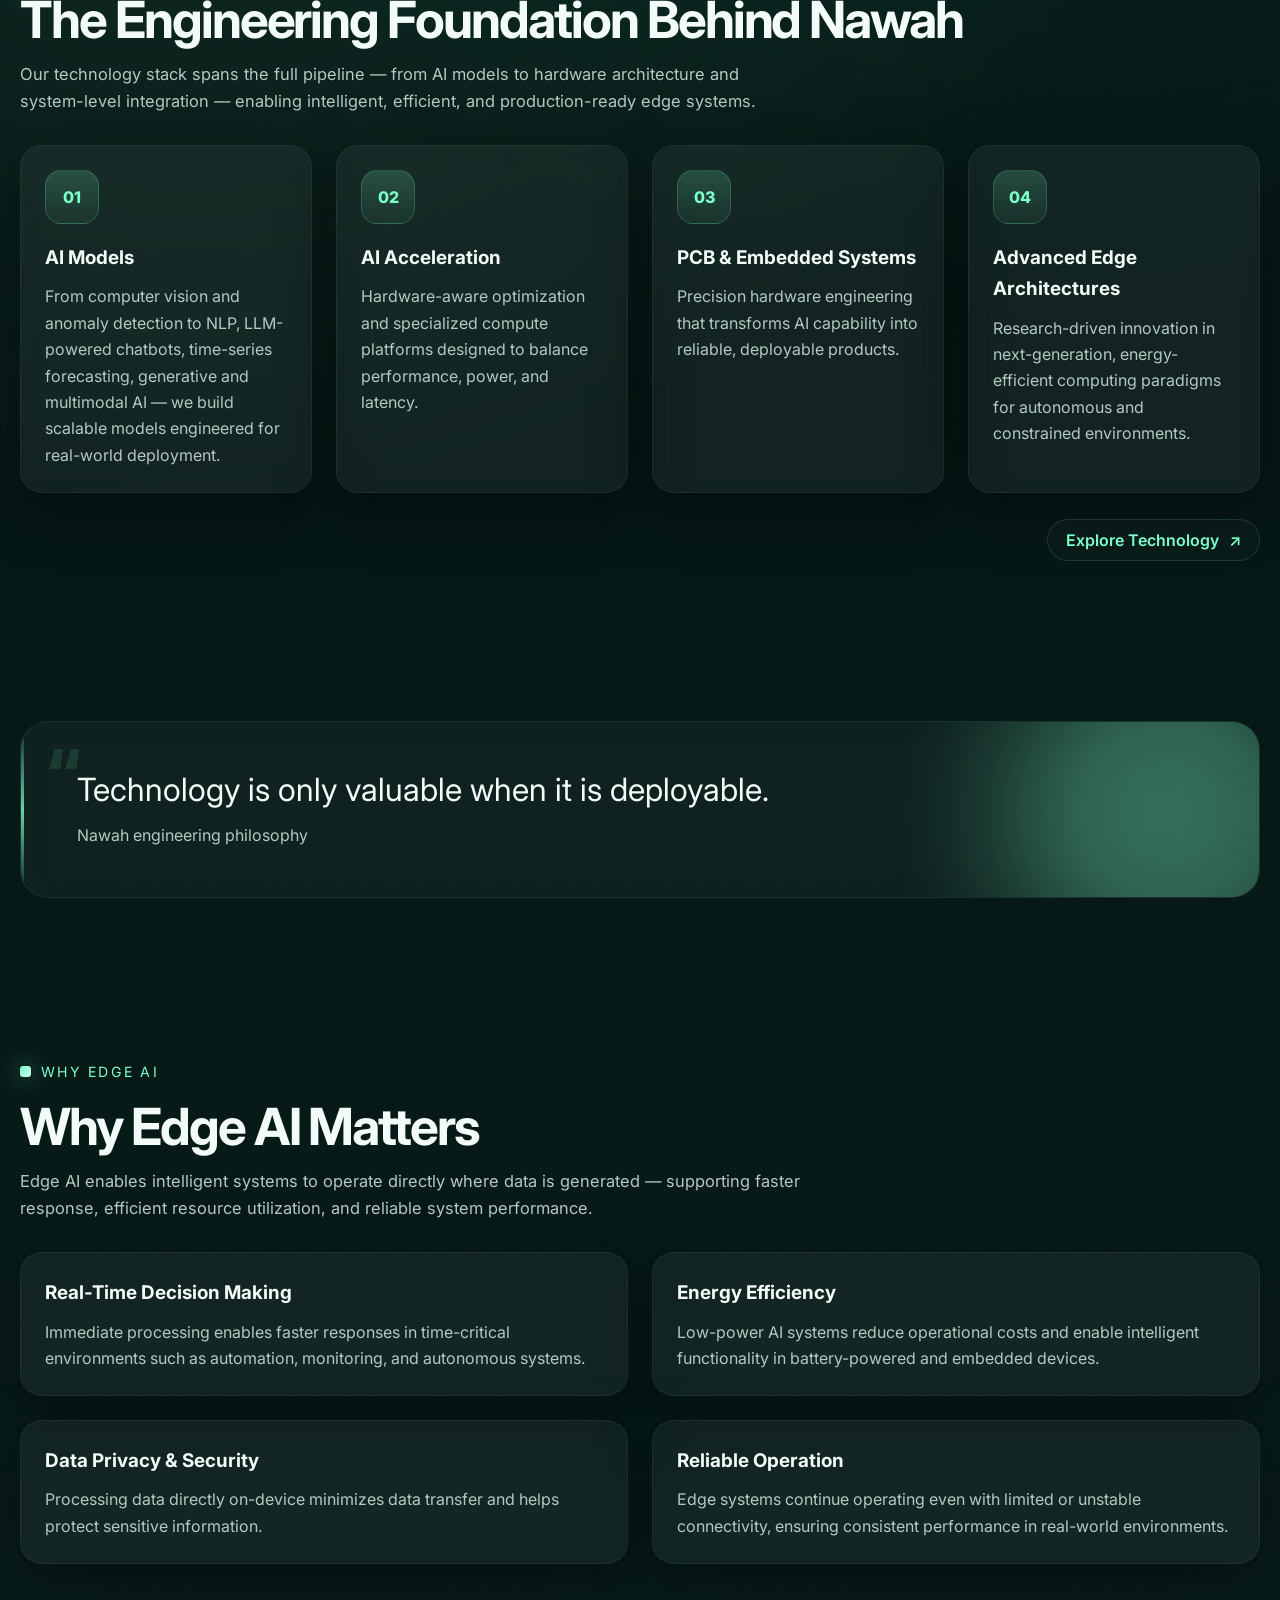
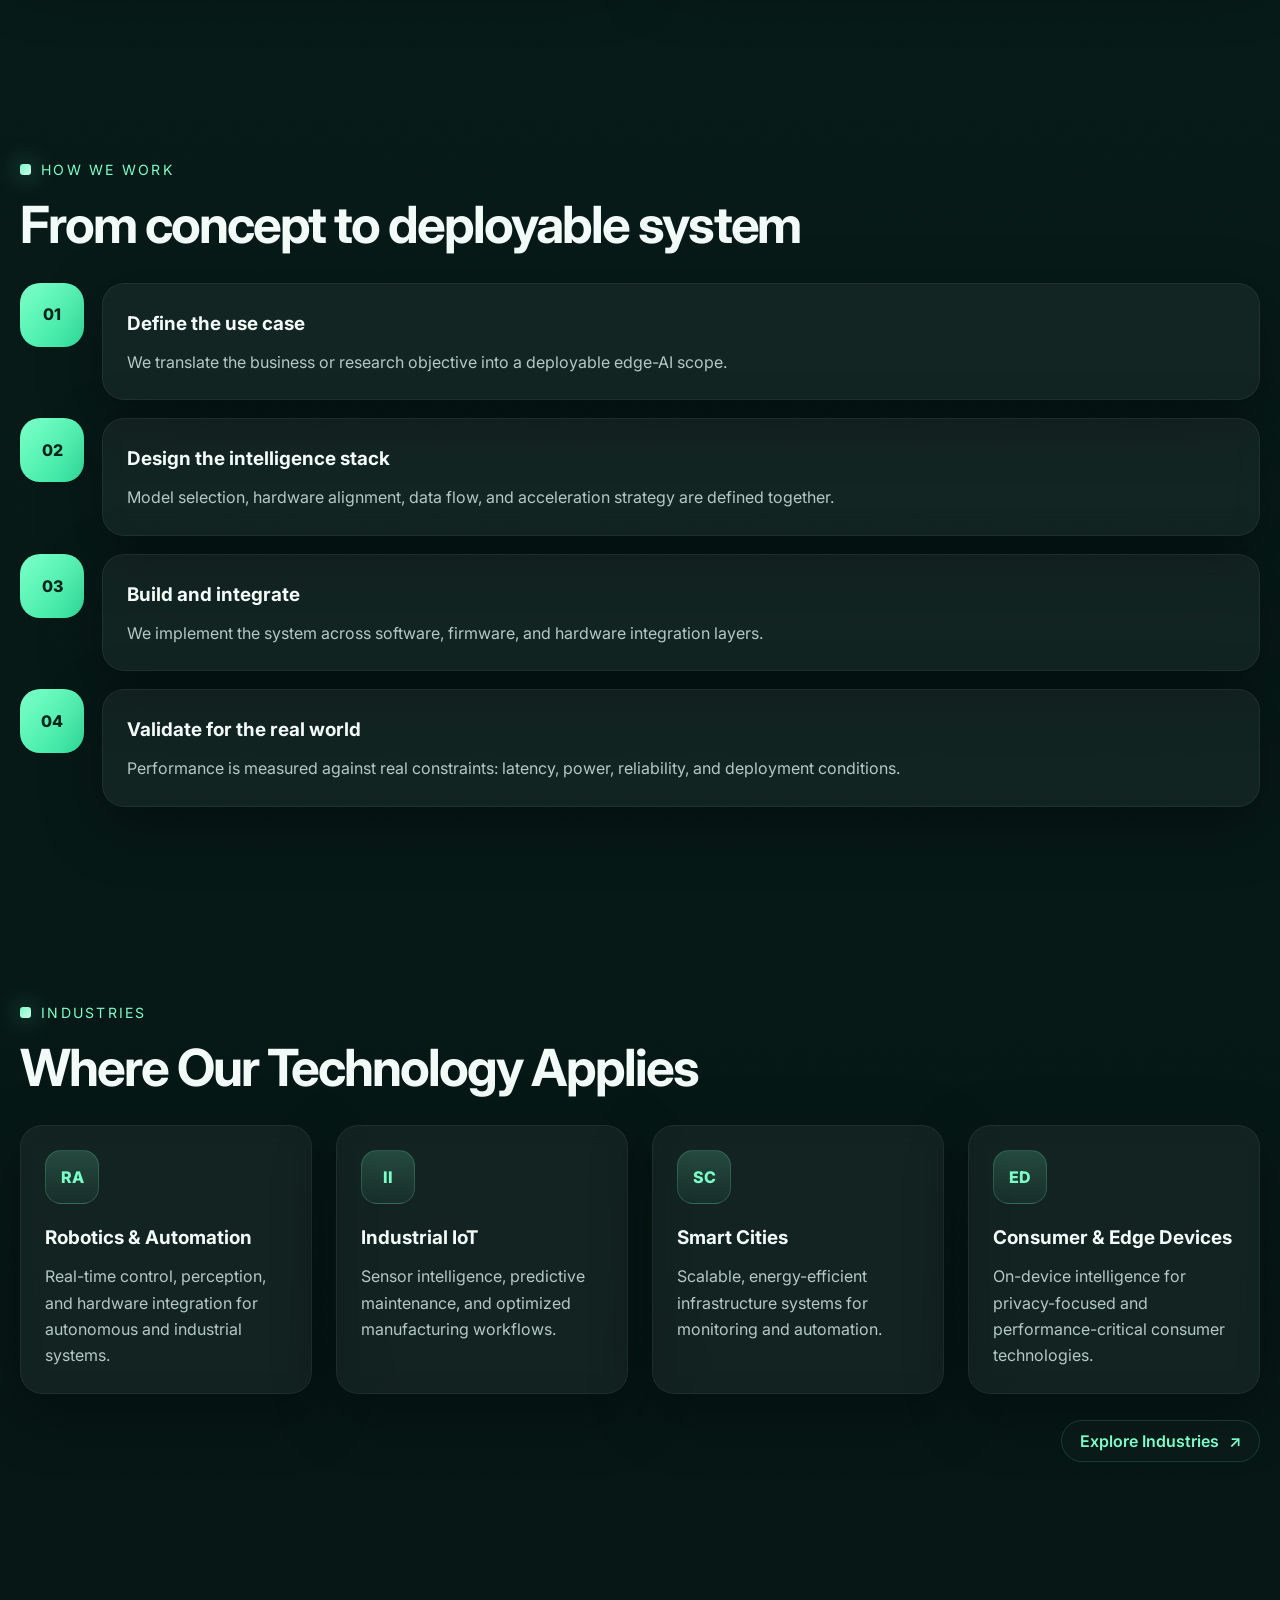
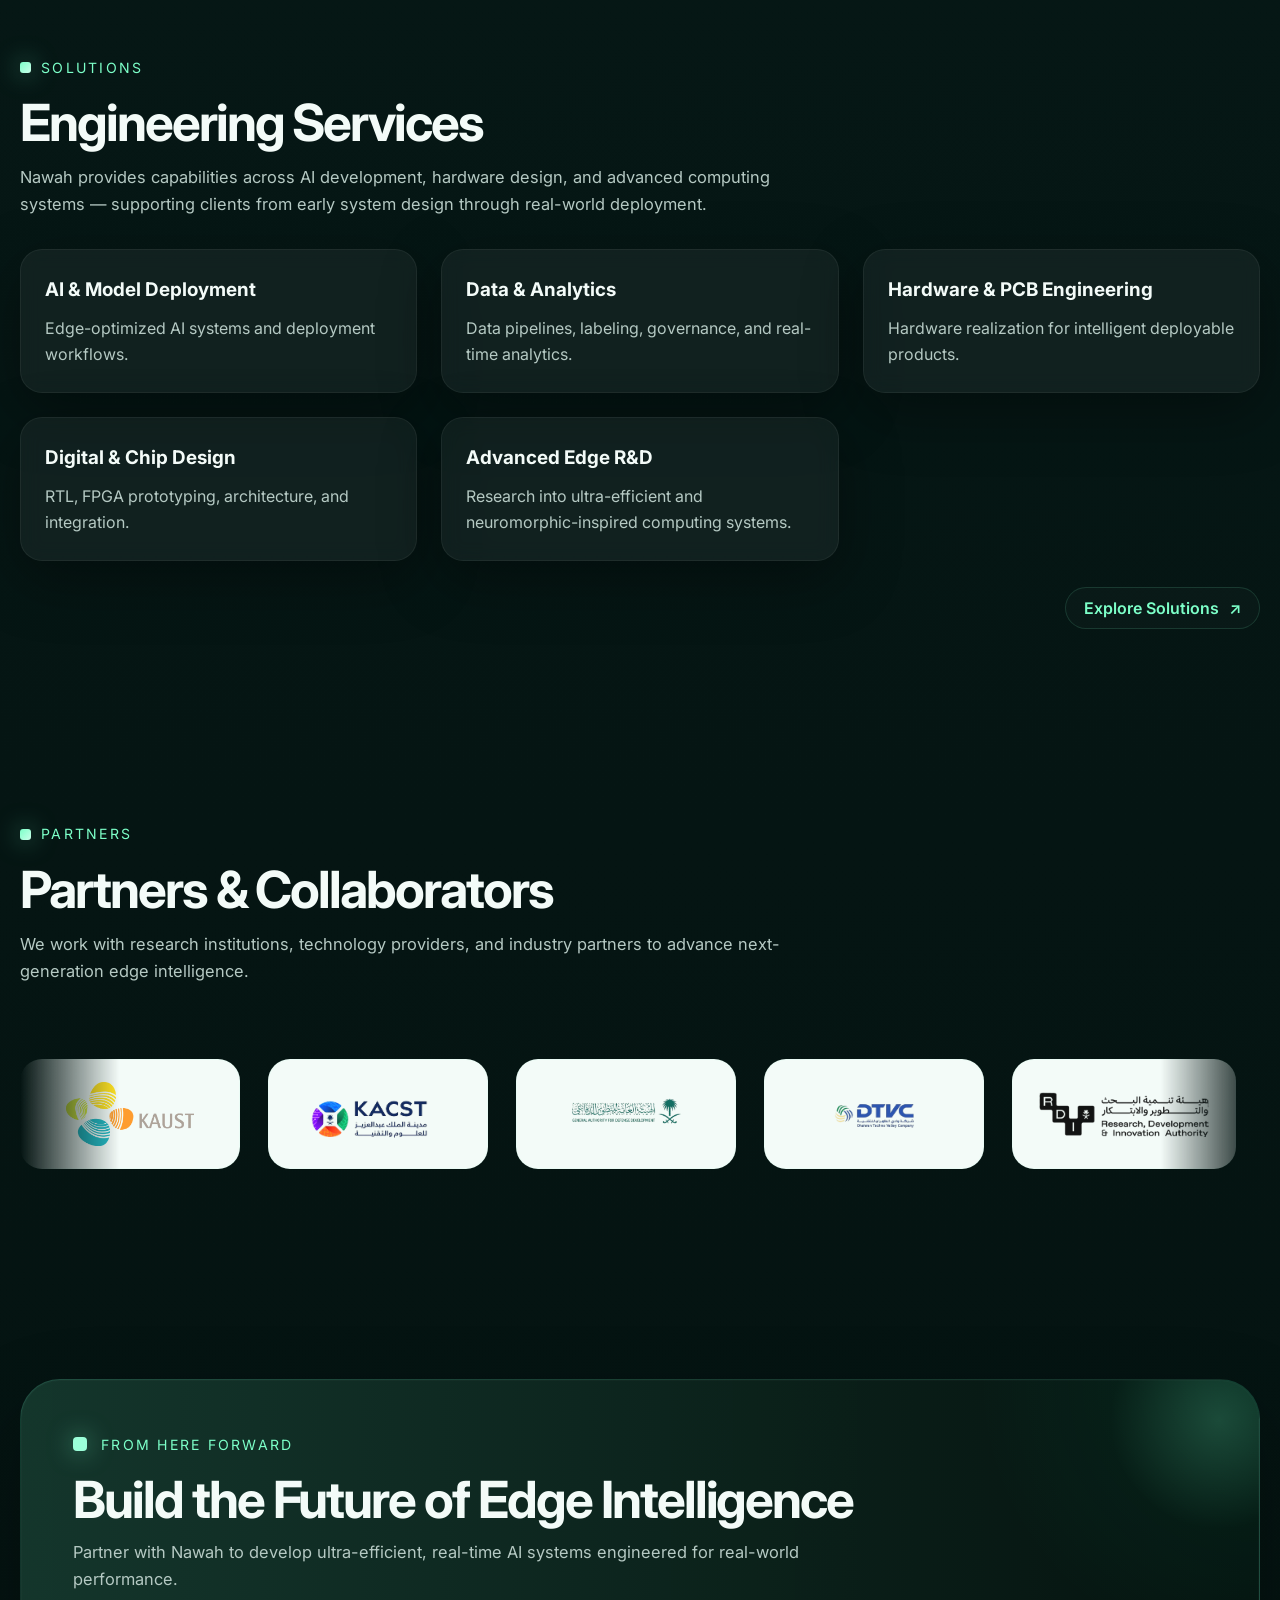
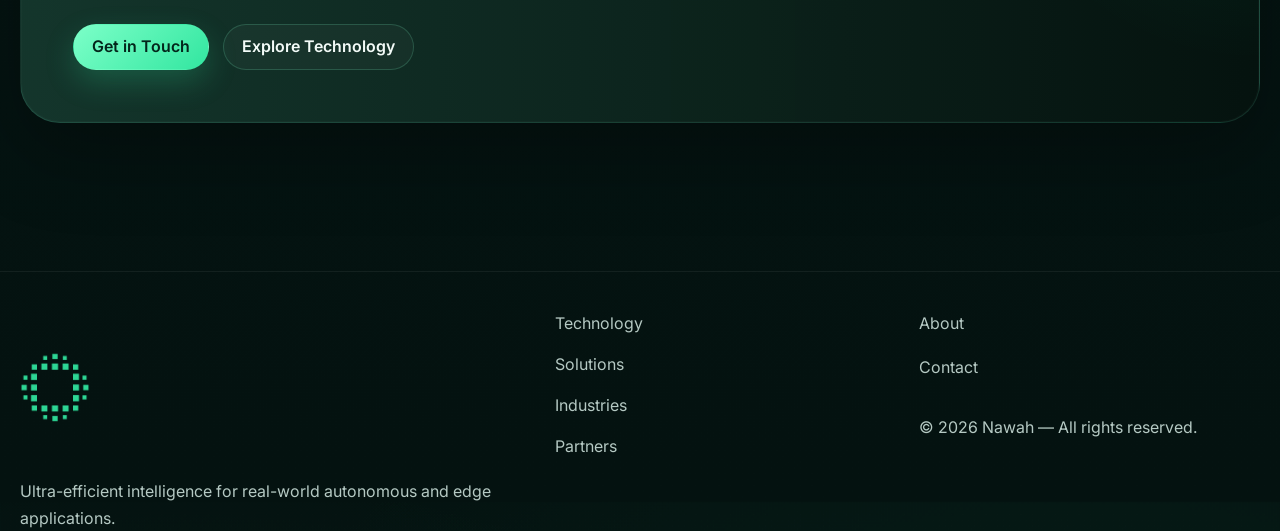
==== commit 1d0689c0: "Update image filenames to match case sensitivity" ====
--- a/index.html
+++ b/index.html
@@ -259,31 +259,31 @@
 
         <!-- مجموعة أولى -->
         <div class="partner-item">
-          <img src="images/partner1.png" alt="Partner 1" width="170" height="64" loading="eager" fetchpriority="high" decoding="async">
-        </div>
-        <div class="partner-item">
-          <img src="images/partner2.png" alt="Partner 2" width="170" height="64" loading="eager" fetchpriority="high" decoding="async">
-        </div>
-        <div class="partner-item">
-          <img src="images/partner3.png" alt="Partner 3" width="170" height="64" loading="eager" fetchpriority="high" decoding="async">
-        </div>
-        <div class="partner-item">
-          <img src="images/partner4.png" alt="Partner 4" width="170" height="64" loading="eager" fetchpriority="high" decoding="async">
-        </div>
-        <div class="partner-item">
-          <img src="images/partner5.png" alt="Partner 5" width="170" height="64" loading="eager" fetchpriority="high" decoding="async">
-        </div>
-        <div class="partner-item">
-          <img src="images/partner6.png" alt="Partner 6" width="170" height="64" loading="eager" fetchpriority="high" decoding="async">
-        </div>
-        <div class="partner-item">
-          <img src="images/partner7.png" alt="Partner 7" width="170" height="64" loading="eager" decoding="async">
-        </div>
-        <div class="partner-item">
-          <img src="images/partner8.png" alt="Partner 8" width="170" height="64" loading="eager" decoding="async">
-        </div>
-        <div class="partner-item">
-          <img src="images/partner9.png" alt="Partner 9" width="170" height="64" loading="eager" decoding="async">
+          <img src="images/Partner1.png" alt="Partner 1" width="170" height="64" loading="eager" fetchpriority="high" decoding="async">
+        </div>
+        <div class="partner-item">
+          <img src="images/Partner2.png" alt="Partner 2" width="170" height="64" loading="eager" fetchpriority="high" decoding="async">
+        </div>
+        <div class="partner-item">
+          <img src="images/Partner3.png" alt="Partner 3" width="170" height="64" loading="eager" fetchpriority="high" decoding="async">
+        </div>
+        <div class="partner-item">
+          <img src="images/Partner4.png" alt="Partner 4" width="170" height="64" loading="eager" fetchpriority="high" decoding="async">
+        </div>
+        <div class="partner-item">
+          <img src="images/Partner5.png" alt="Partner 5" width="170" height="64" loading="eager" fetchpriority="high" decoding="async">
+        </div>
+        <div class="partner-item">
+          <img src="images/Partner6.png" alt="Partner 6" width="170" height="64" loading="eager" fetchpriority="high" decoding="async">
+        </div>
+        <div class="partner-item">
+          <img src="images/Partner7.png" alt="Partner 7" width="170" height="64" loading="eager" decoding="async">
+        </div>
+        <div class="partner-item">
+          <img src="images/Partner8.png" alt="Partner 8" width="170" height="64" loading="eager" decoding="async">
+        </div>
+        <div class="partner-item">
+          <img src="images/Partner9.png" alt="Partner 9" width="170" height="64" loading="eager" decoding="async">
         </div>
 
         <!-- نفس المجموعة مكرّرة عشان الانسيابية في الـ marquee -->
@@ -291,28 +291,28 @@
           <img src="images/partner1.png" alt="" width="170" height="64" loading="lazy" decoding="async">
         </div>
         <div class="partner-item" aria-hidden="true">
-          <img src="images/partner2.png" alt="" width="170" height="64" loading="lazy" decoding="async">
-        </div>
-        <div class="partner-item" aria-hidden="true">
-          <img src="images/partner3.png" alt="" width="170" height="64" loading="lazy" decoding="async">
-        </div>
-        <div class="partner-item" aria-hidden="true">
-          <img src="images/partner4.png" alt="" width="170" height="64" loading="lazy" decoding="async">
-        </div>
-        <div class="partner-item" aria-hidden="true">
-          <img src="images/partner5.png" alt="" width="170" height="64" loading="lazy" decoding="async">
-        </div>
-        <div class="partner-item" aria-hidden="true">
-          <img src="images/partner6.png" alt="" width="170" height="64" loading="lazy" decoding="async">
-        </div>
-        <div class="partner-item" aria-hidden="true">
-          <img src="images/partner7.png" alt="" width="170" height="64" loading="lazy" decoding="async">
-        </div>
-        <div class="partner-item" aria-hidden="true">
-          <img src="images/partner8.png" alt="" width="170" height="64" loading="lazy" decoding="async">
-        </div>
-        <div class="partner-item" aria-hidden="true">
-          <img src="images/partner9.png" alt="" width="170" height="64" loading="lazy" decoding="async">
+          <img src="images/Partner2.png" alt="" width="170" height="64" loading="lazy" decoding="async">
+        </div>
+        <div class="partner-item" aria-hidden="true">
+          <img src="images/Partner3.png" alt="" width="170" height="64" loading="lazy" decoding="async">
+        </div>
+        <div class="partner-item" aria-hidden="true">
+          <img src="images/Partner4.png" alt="" width="170" height="64" loading="lazy" decoding="async">
+        </div>
+        <div class="partner-item" aria-hidden="true">
+          <img src="images/Partner5.png" alt="" width="170" height="64" loading="lazy" decoding="async">
+        </div>
+        <div class="partner-item" aria-hidden="true">
+          <img src="images/Partner6.png" alt="" width="170" height="64" loading="lazy" decoding="async">
+        </div>
+        <div class="partner-item" aria-hidden="true">
+          <img src="images/Partner7.png" alt="" width="170" height="64" loading="lazy" decoding="async">
+        </div>
+        <div class="partner-item" aria-hidden="true">
+          <img src="images/Partner8.png" alt="" width="170" height="64" loading="lazy" decoding="async">
+        </div>
+        <div class="partner-item" aria-hidden="true">
+          <img src="images/Partner9.png" alt="" width="170" height="64" loading="lazy" decoding="async">
         </div>
 
       </div>
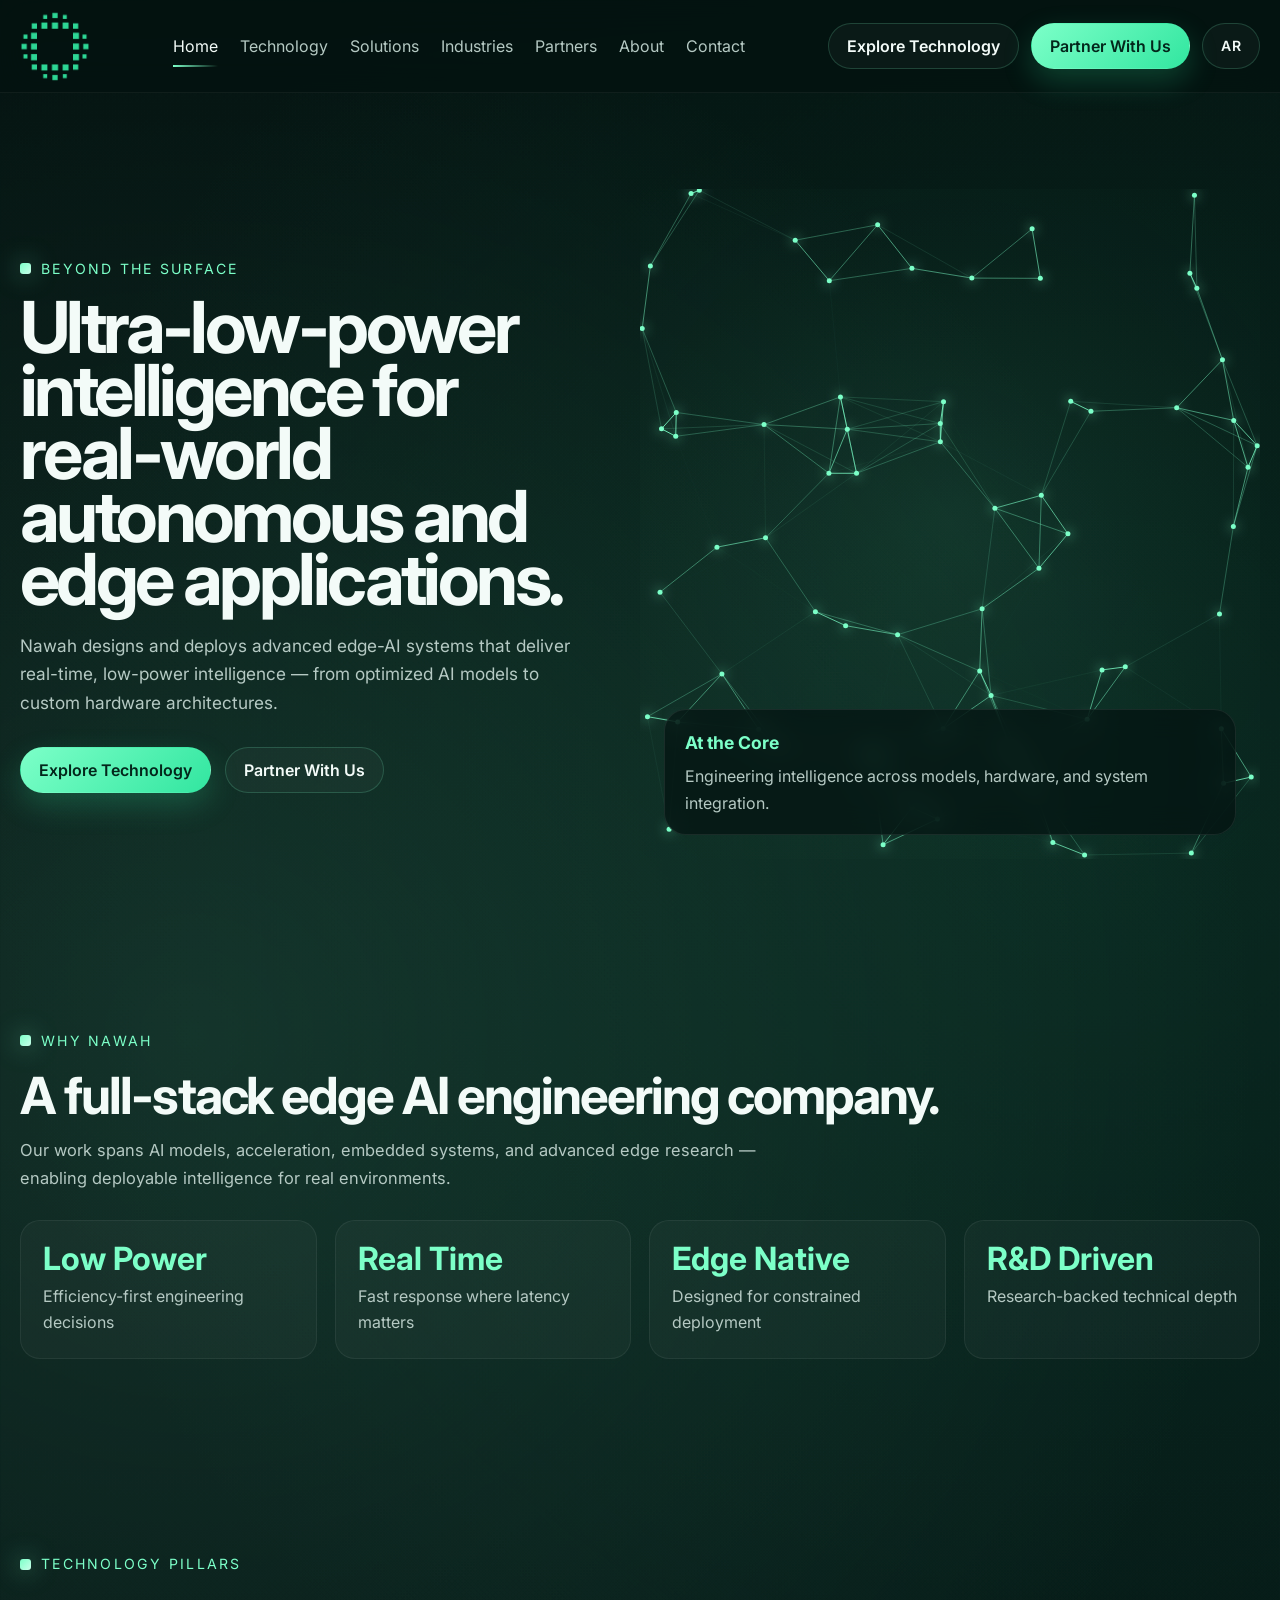
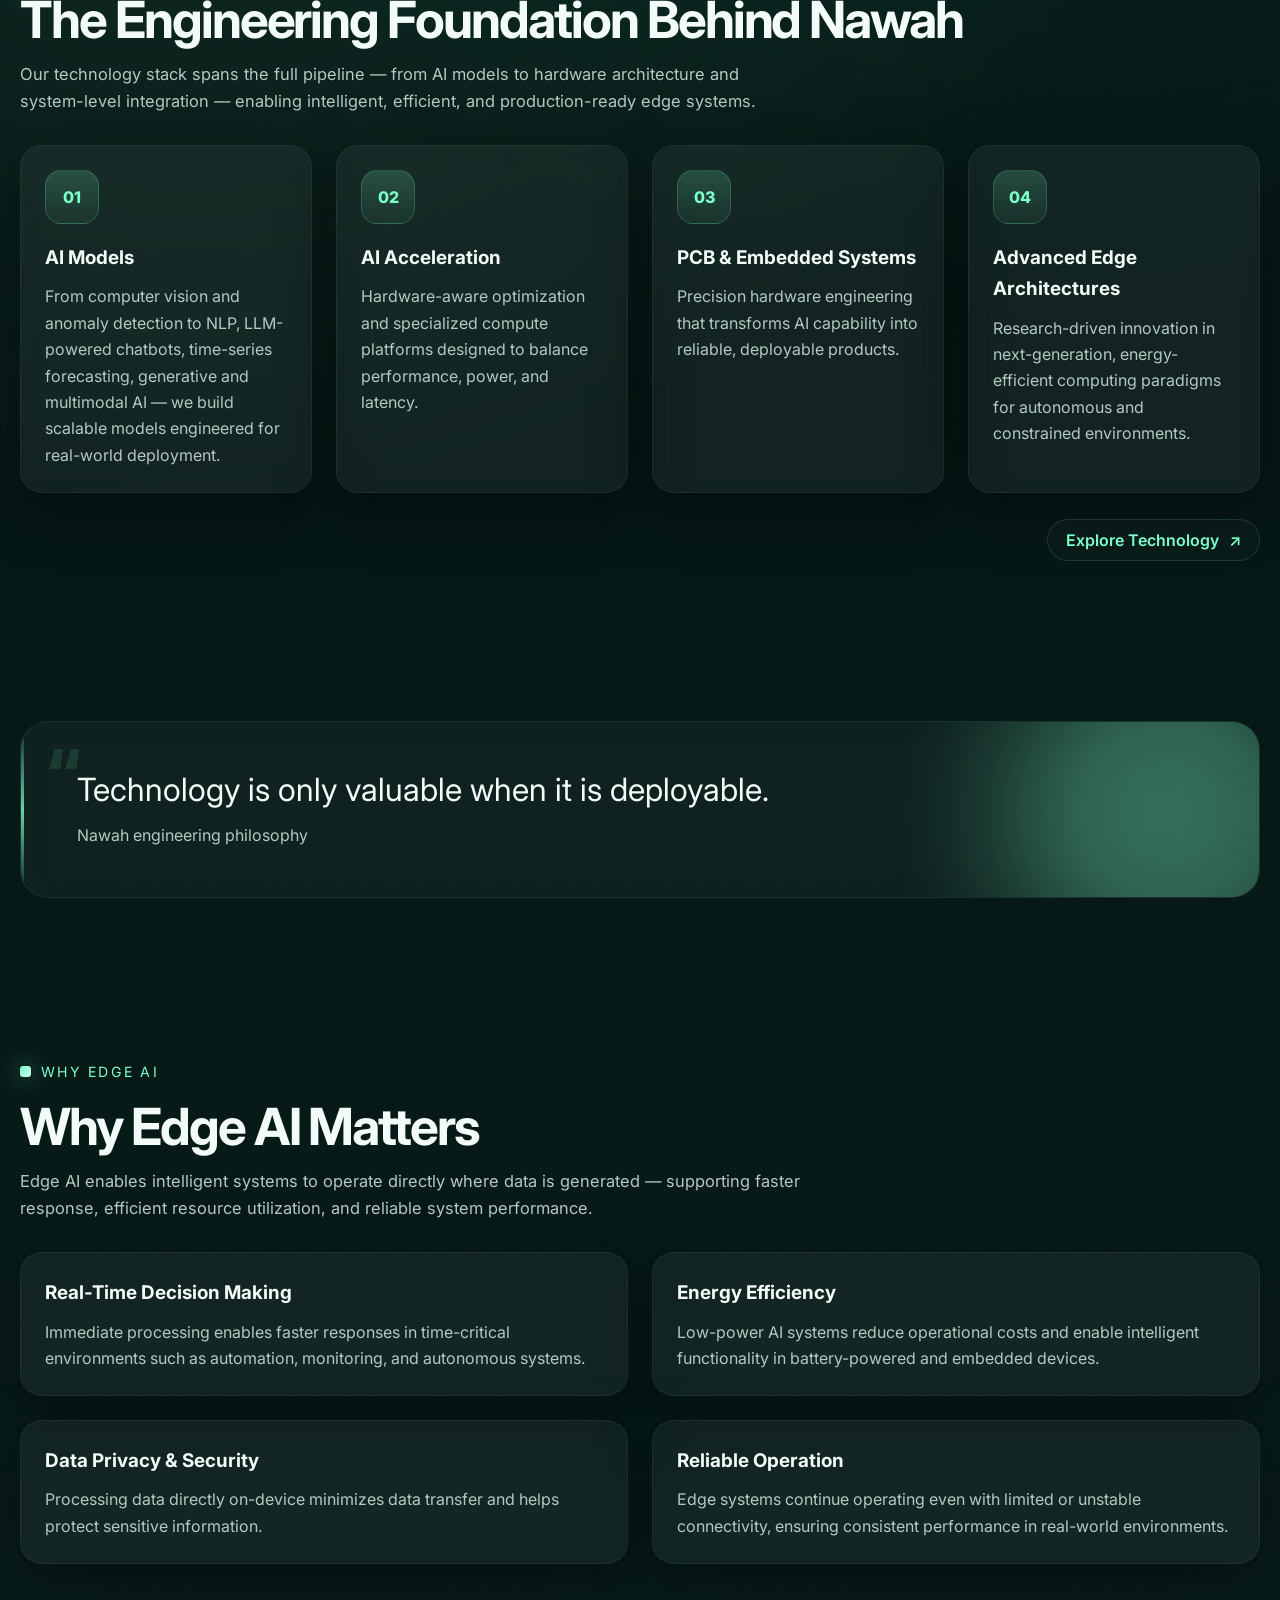
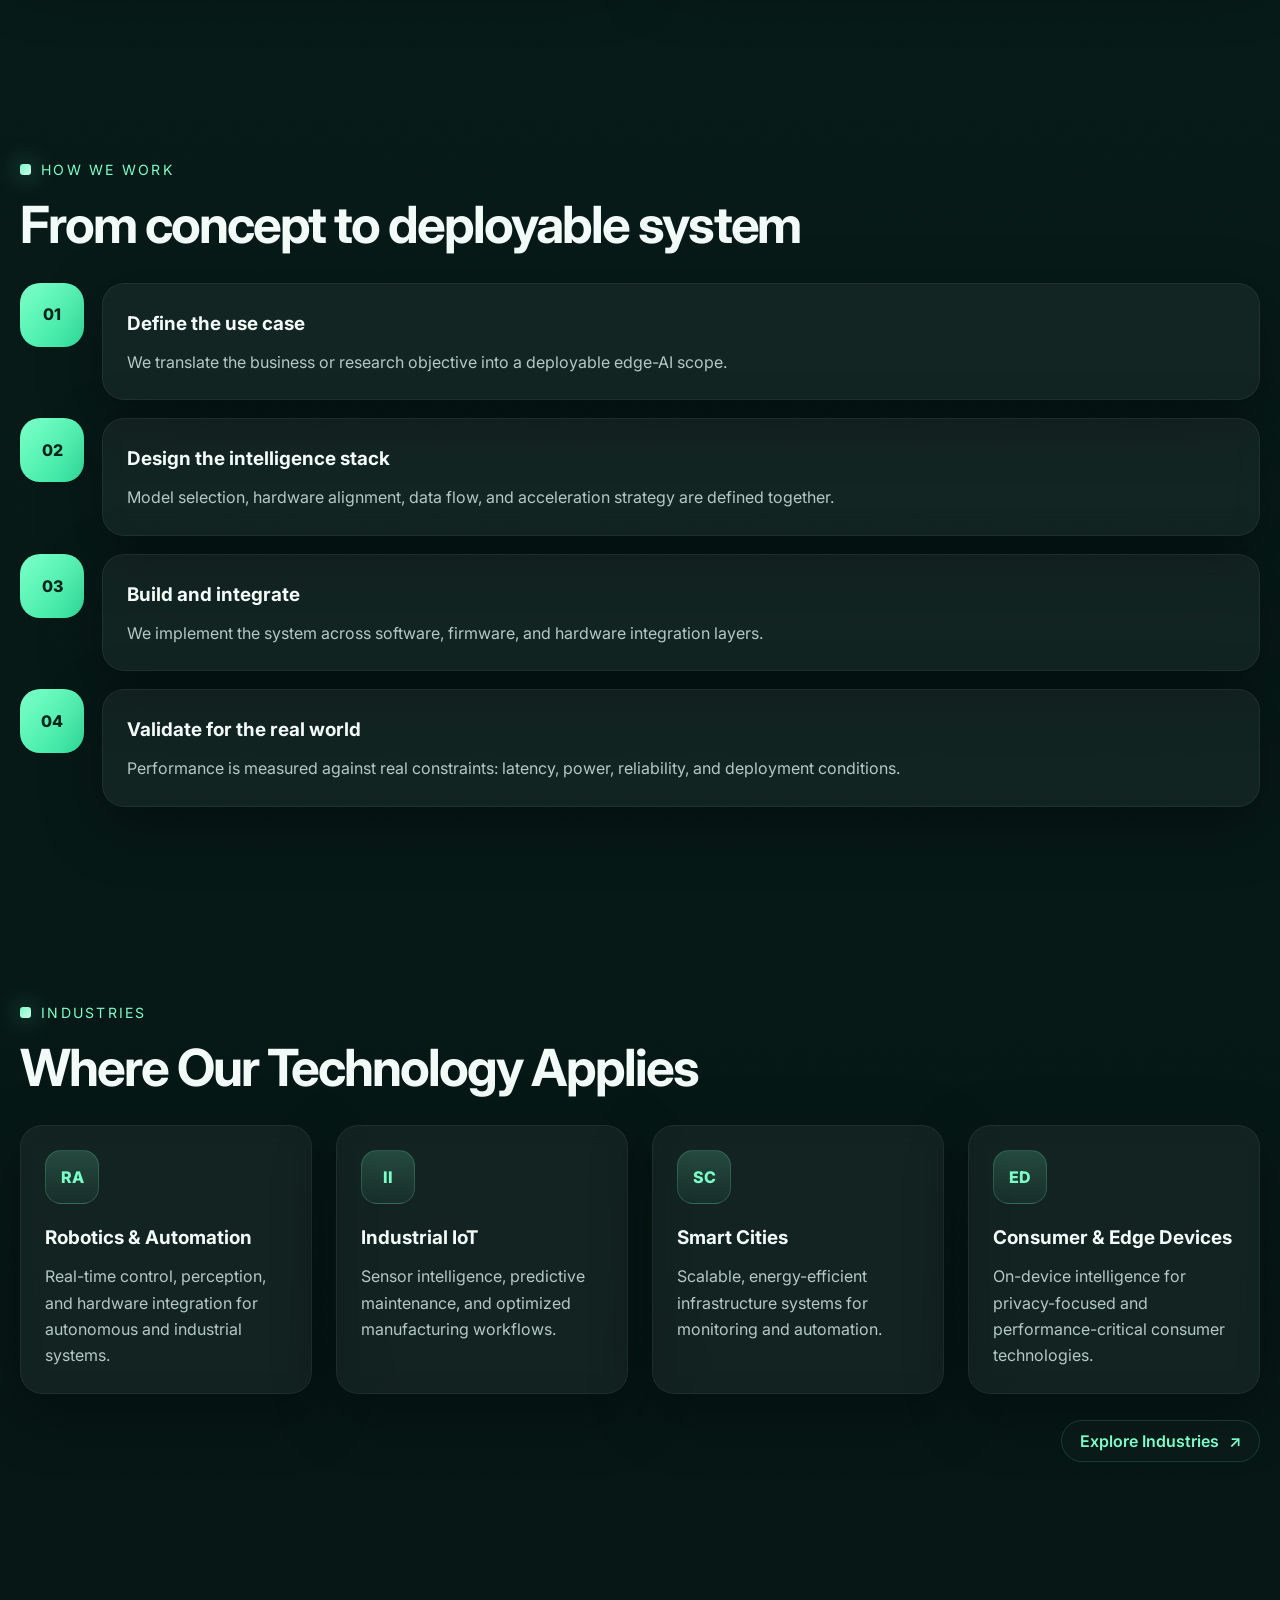
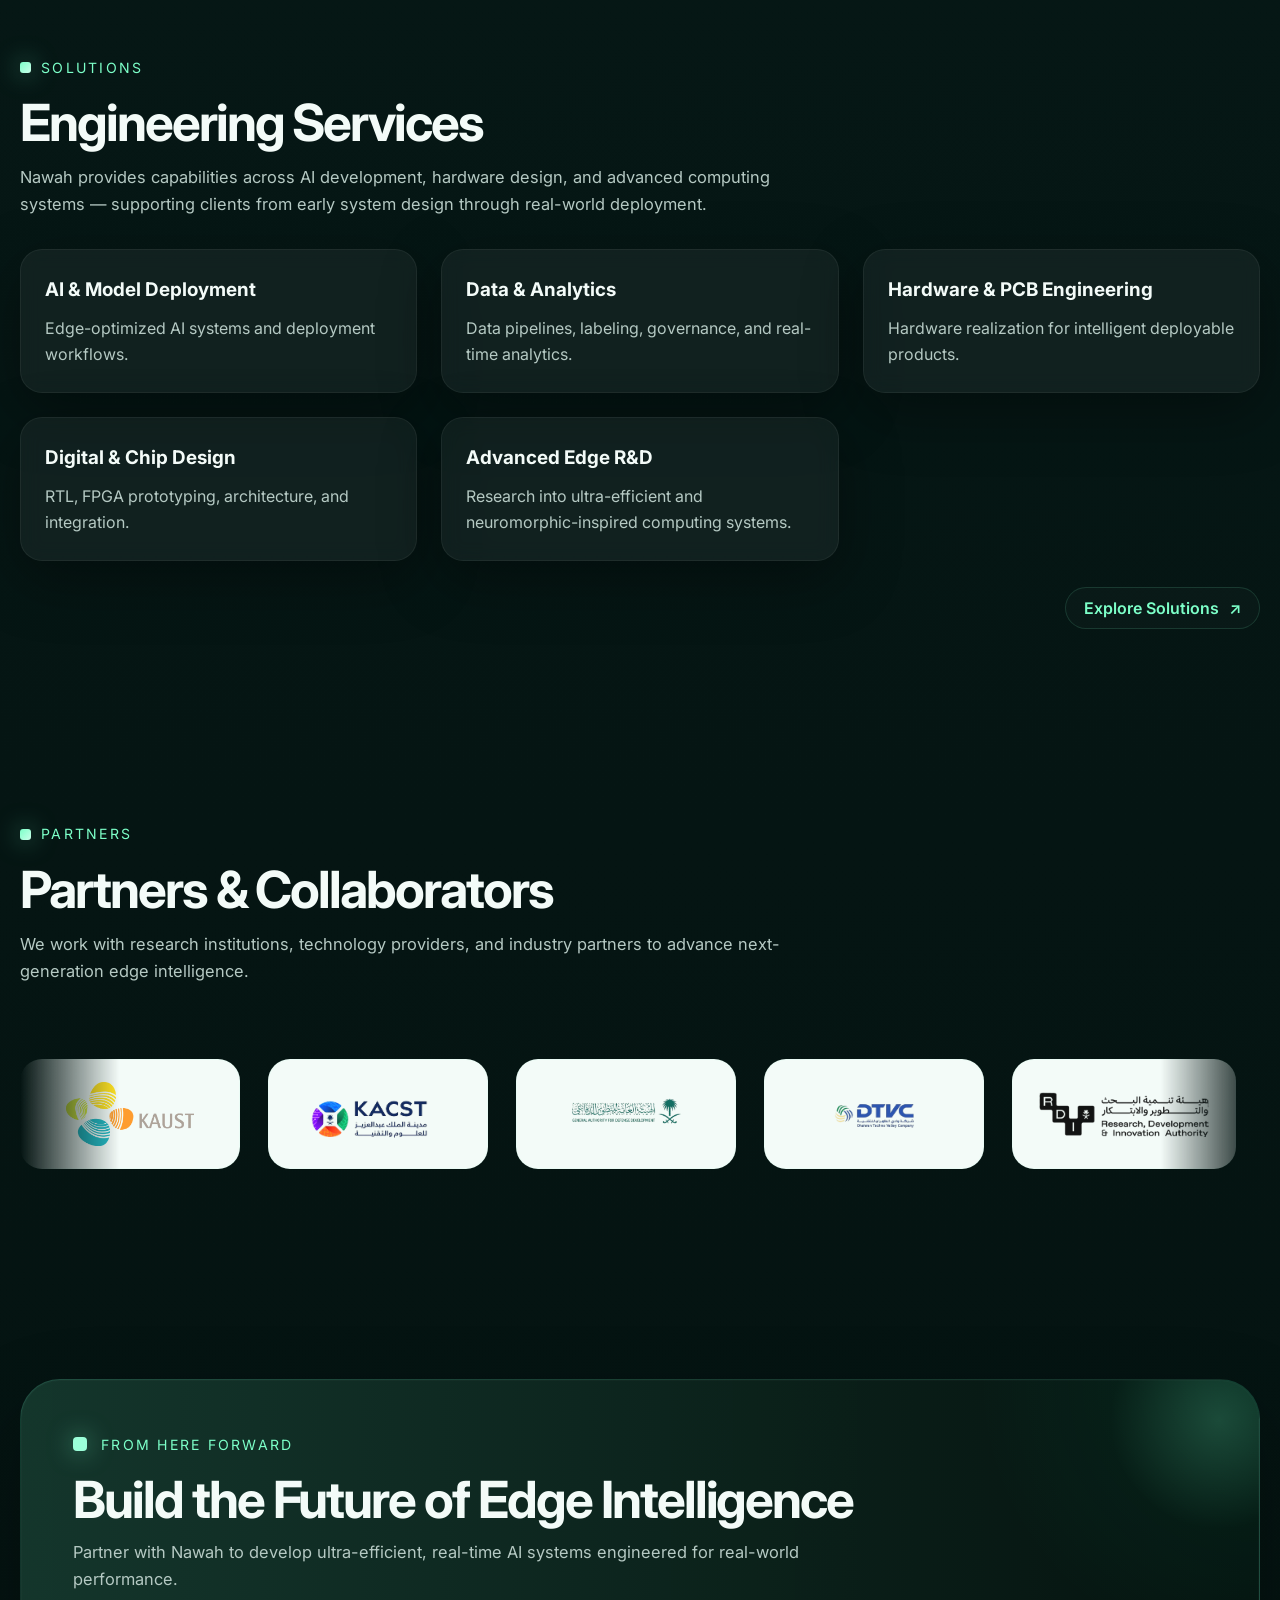
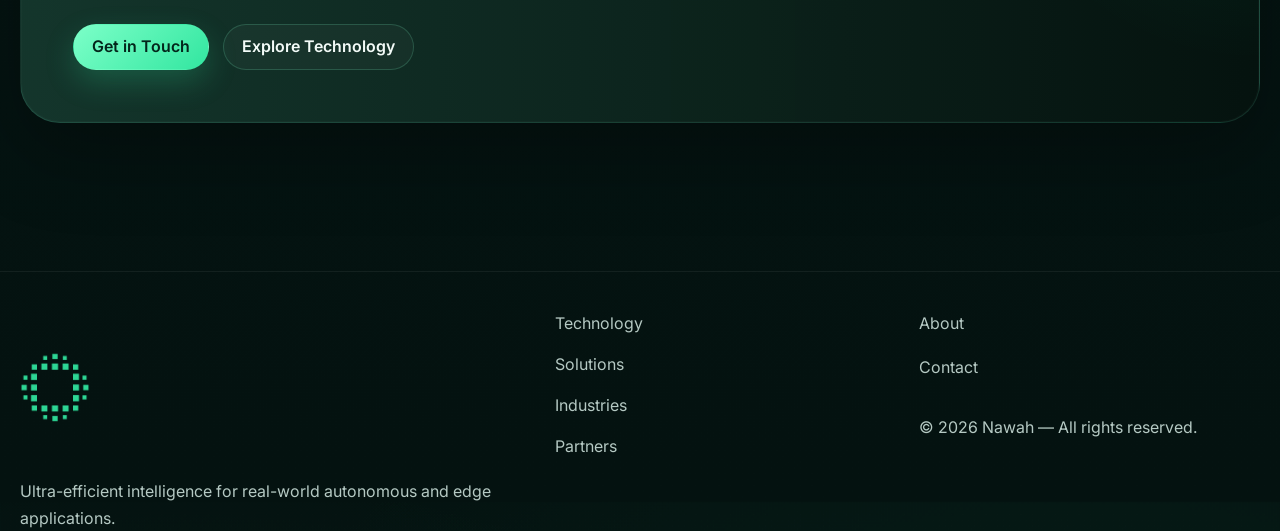
==== commit e097f7dd: "Fix image filename case in index.html" ====
--- a/index.html
+++ b/index.html
@@ -288,7 +288,7 @@
 
         <!-- نفس المجموعة مكرّرة عشان الانسيابية في الـ marquee -->
         <div class="partner-item" aria-hidden="true">
-          <img src="images/partner1.png" alt="" width="170" height="64" loading="lazy" decoding="async">
+          <img src="images/Partner1.png" alt="" width="170" height="64" loading="lazy" decoding="async">
         </div>
         <div class="partner-item" aria-hidden="true">
           <img src="images/Partner2.png" alt="" width="170" height="64" loading="lazy" decoding="async">
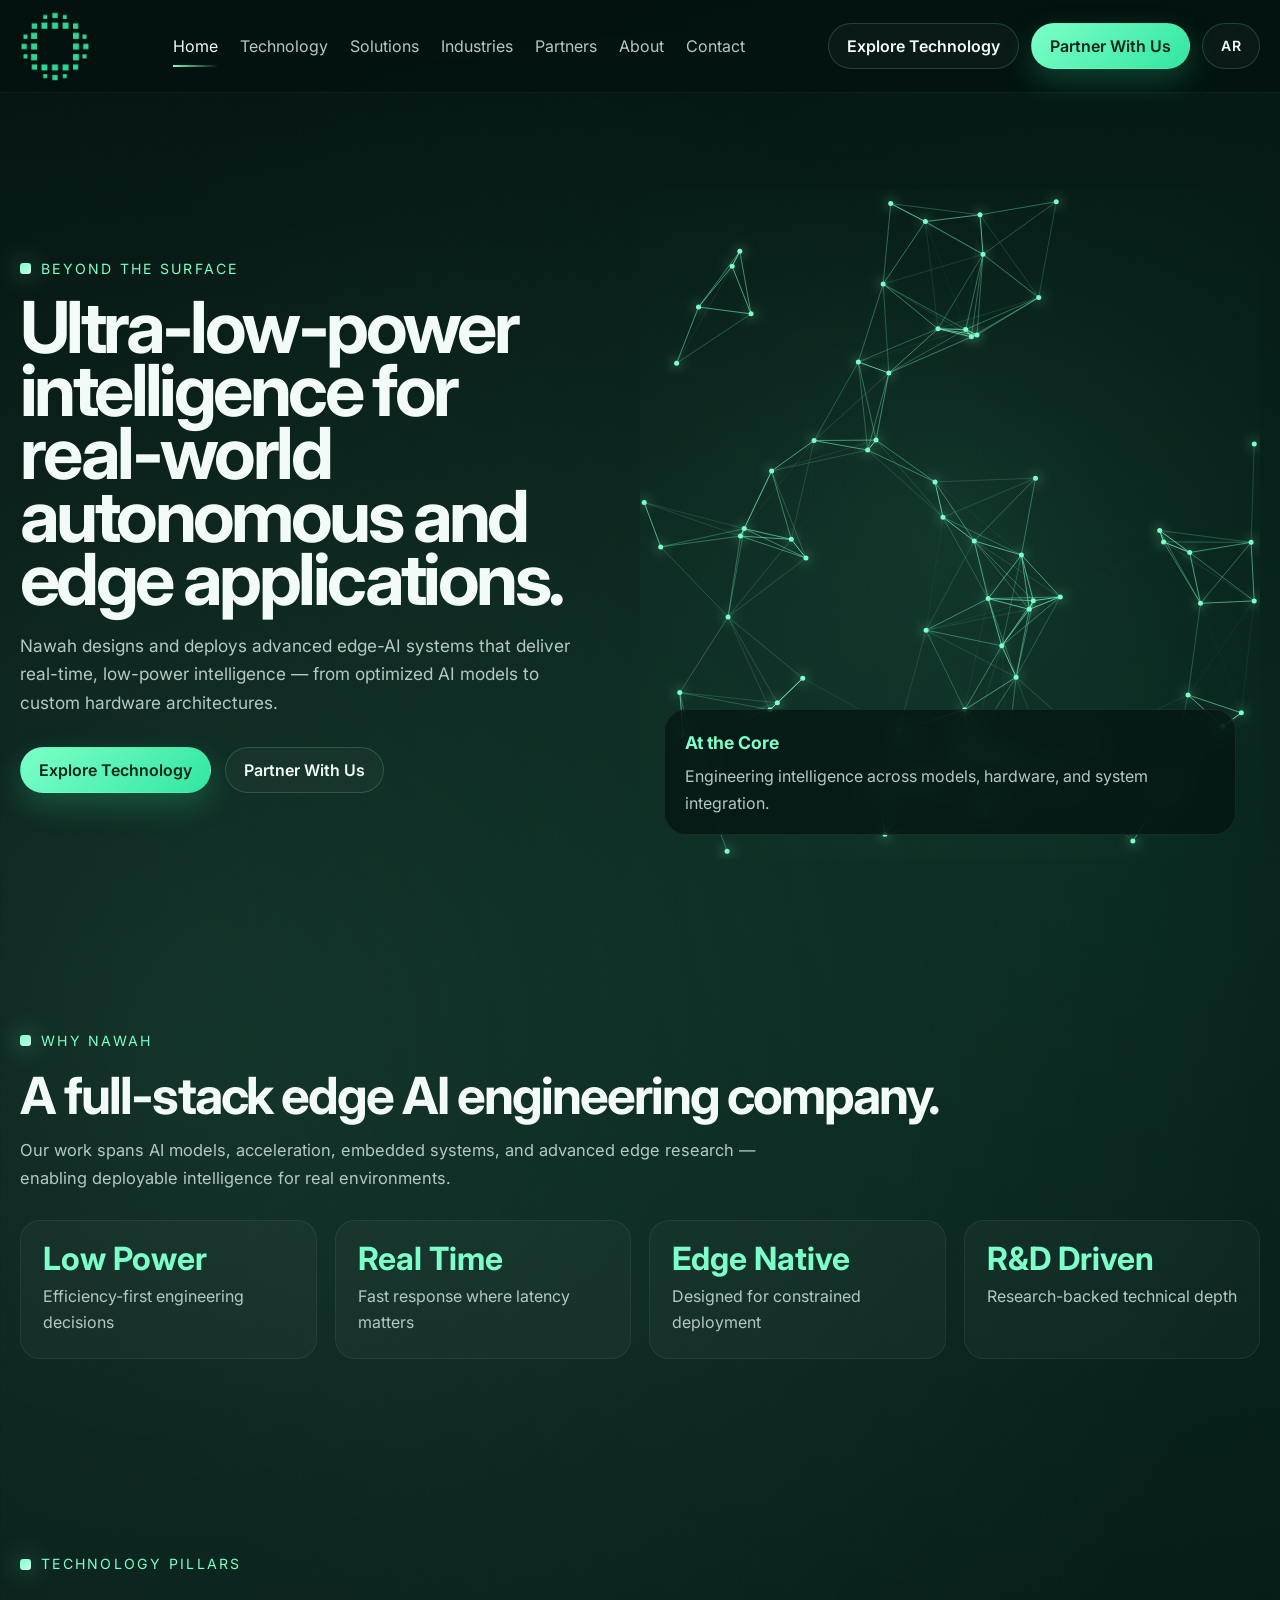
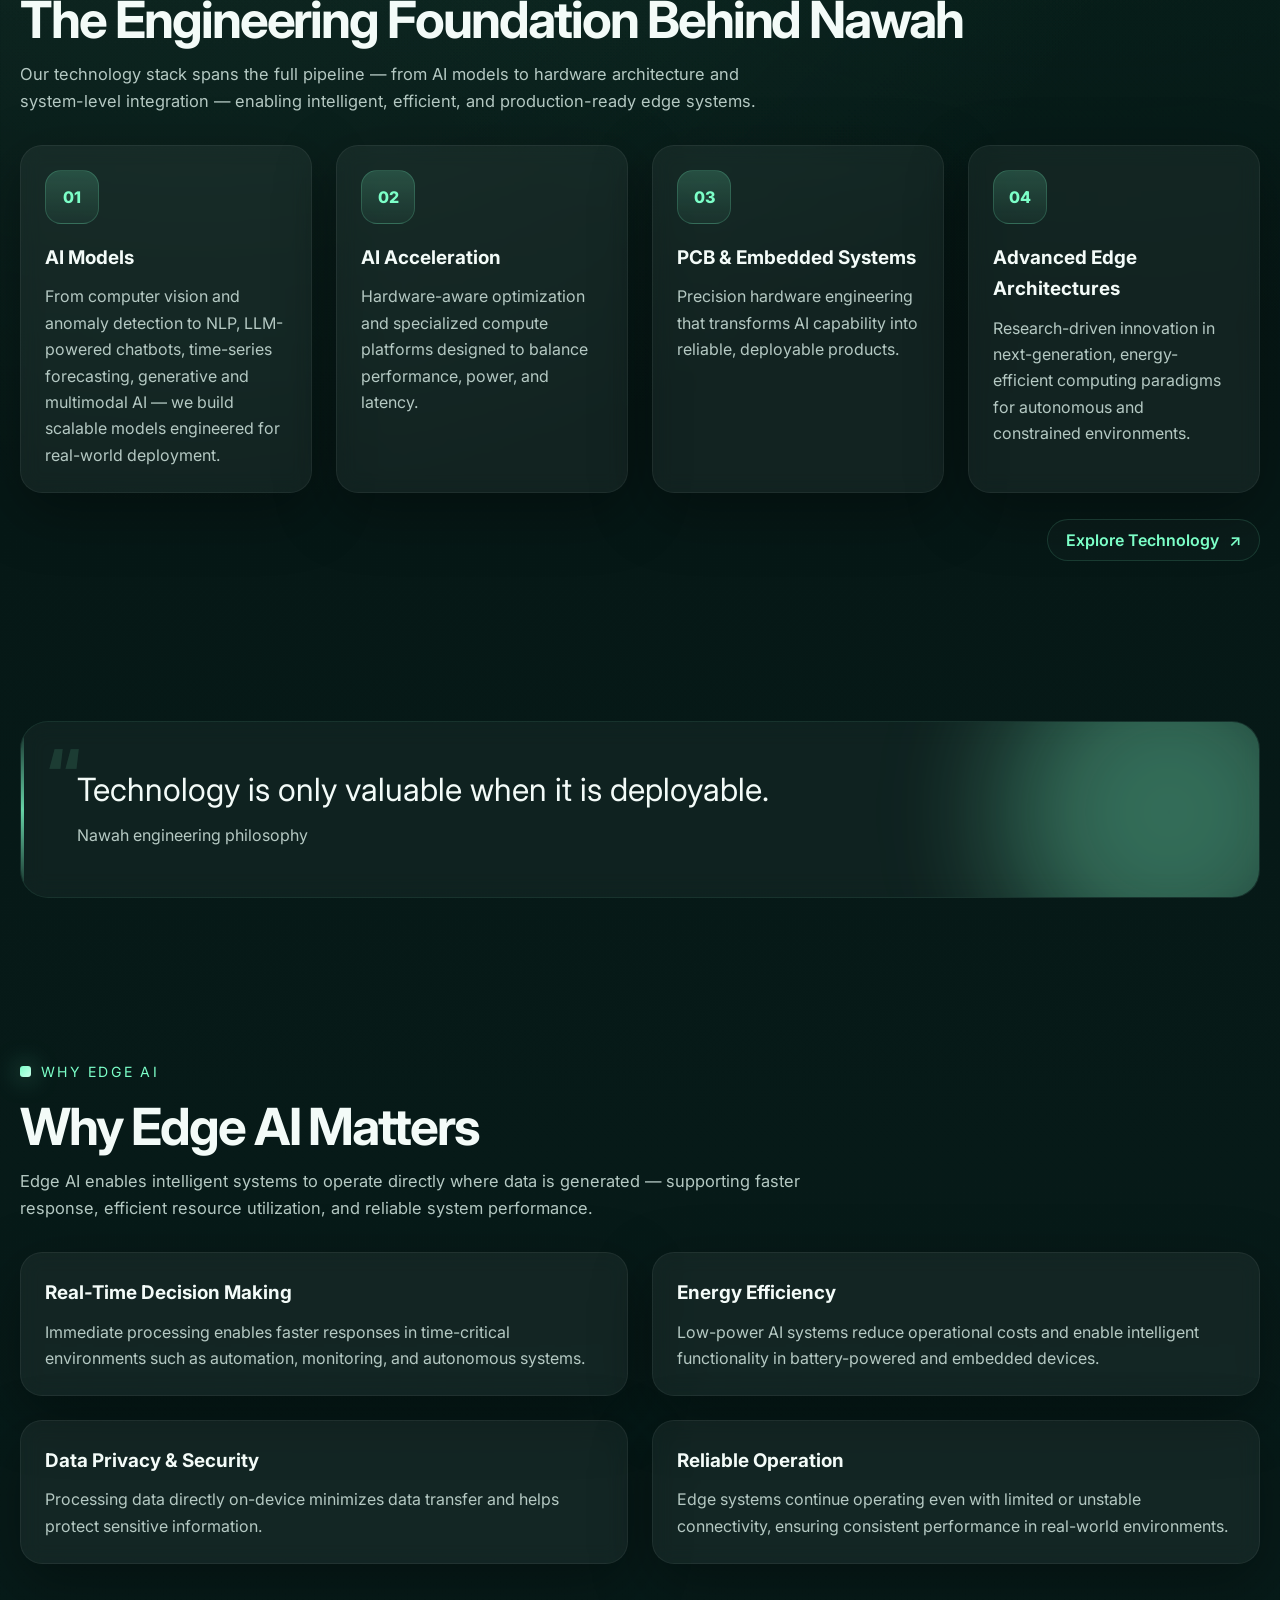
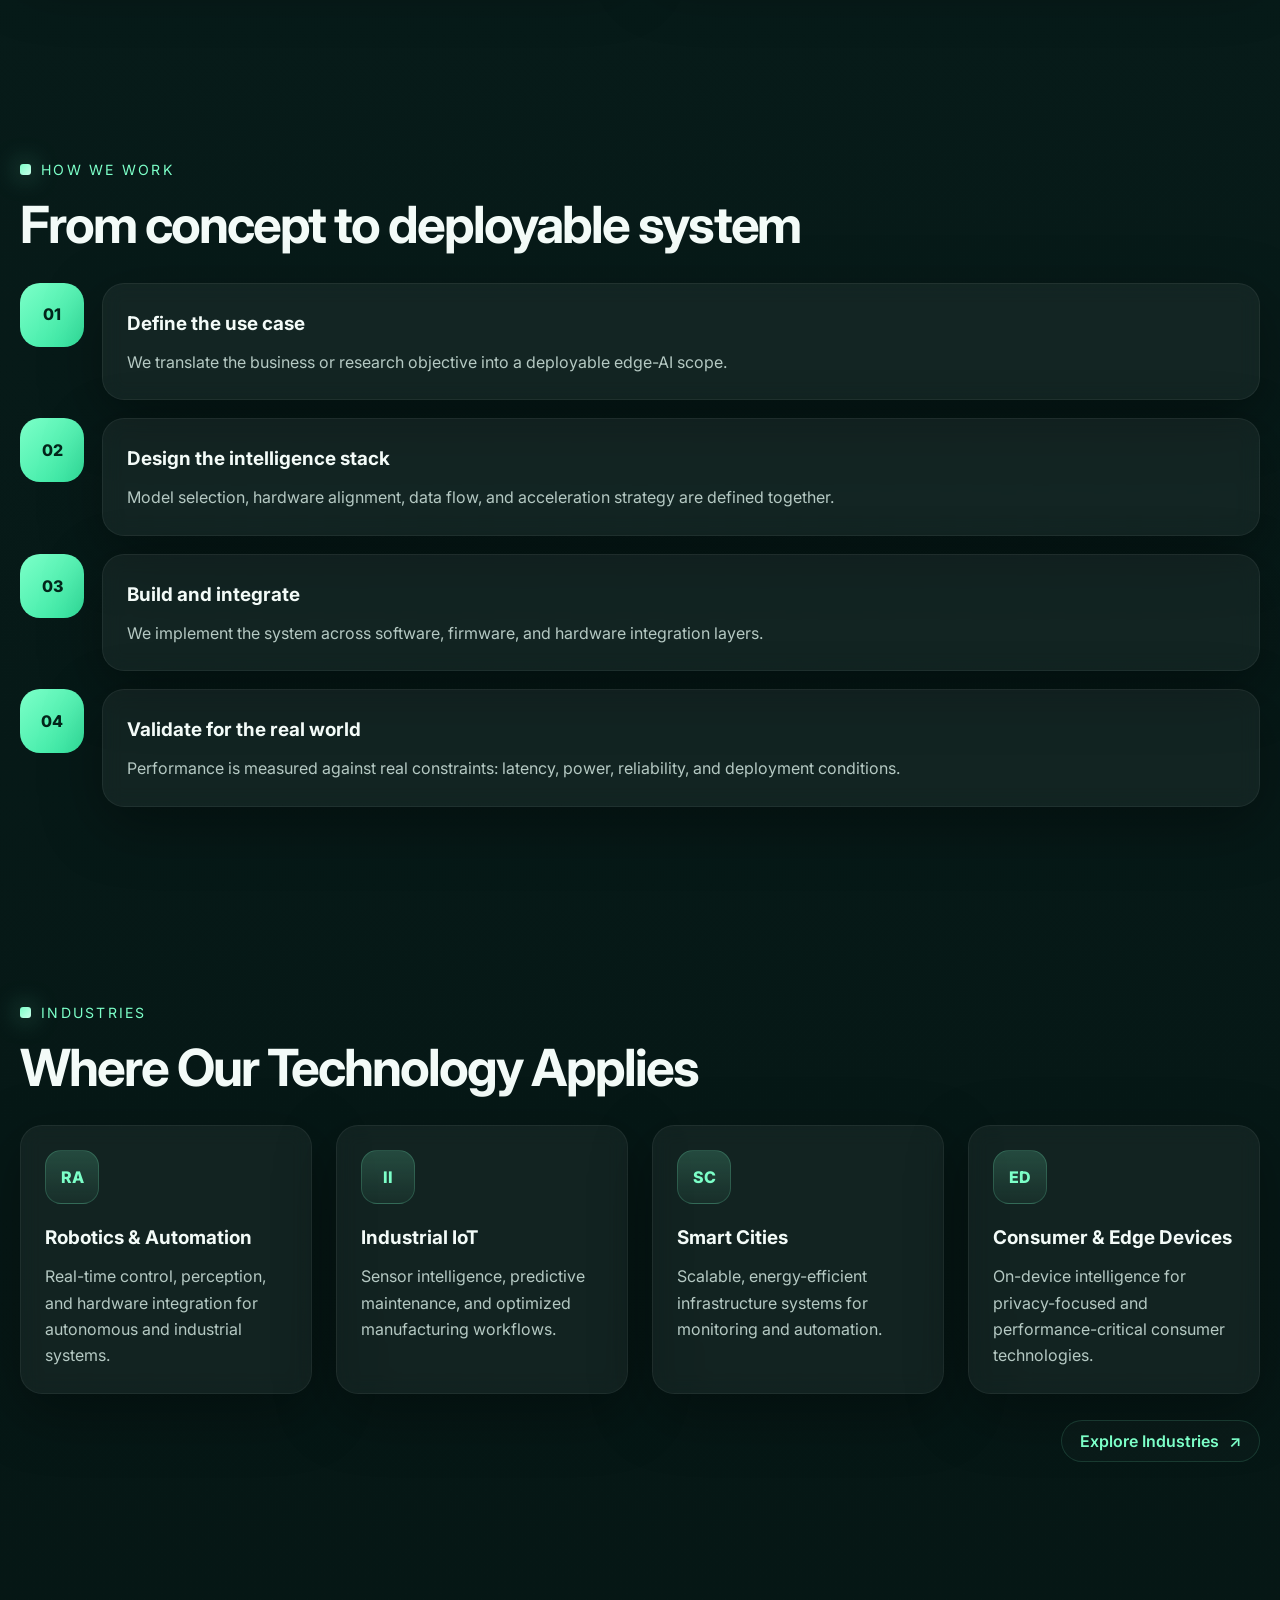
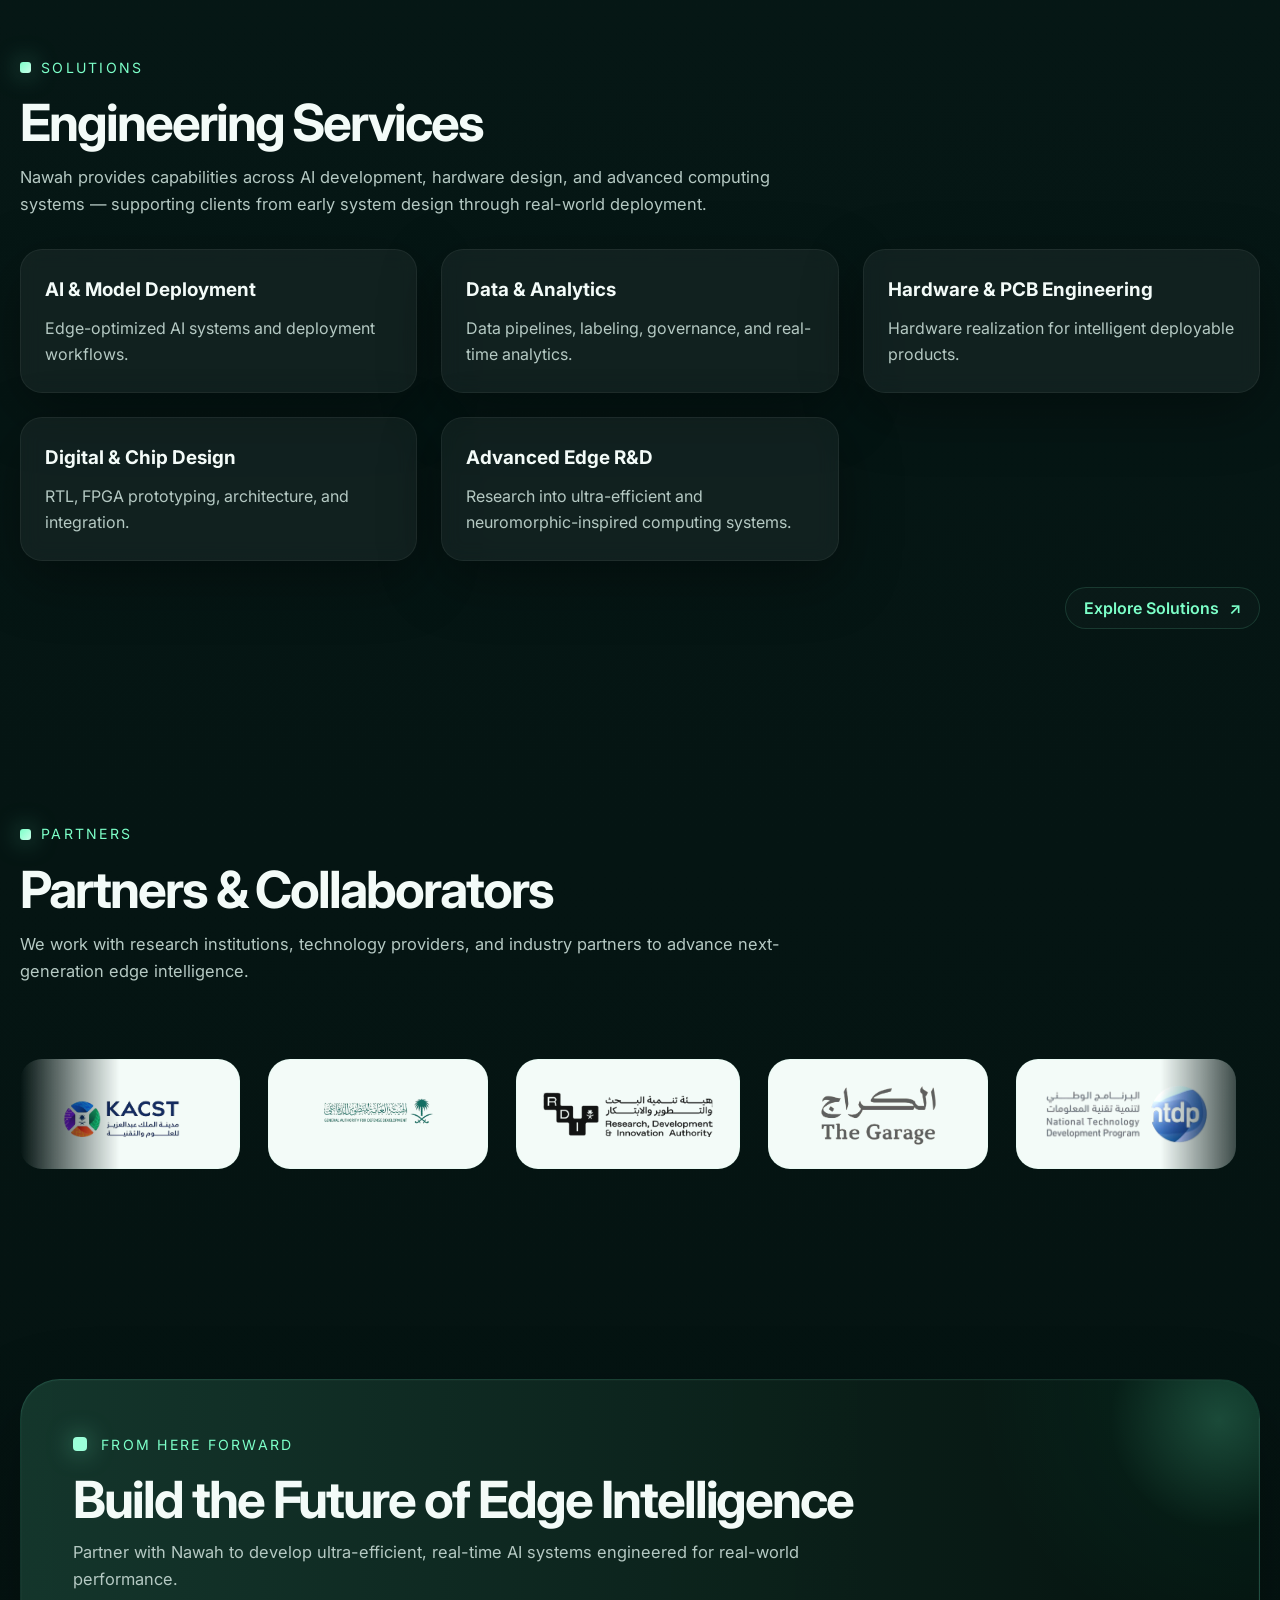
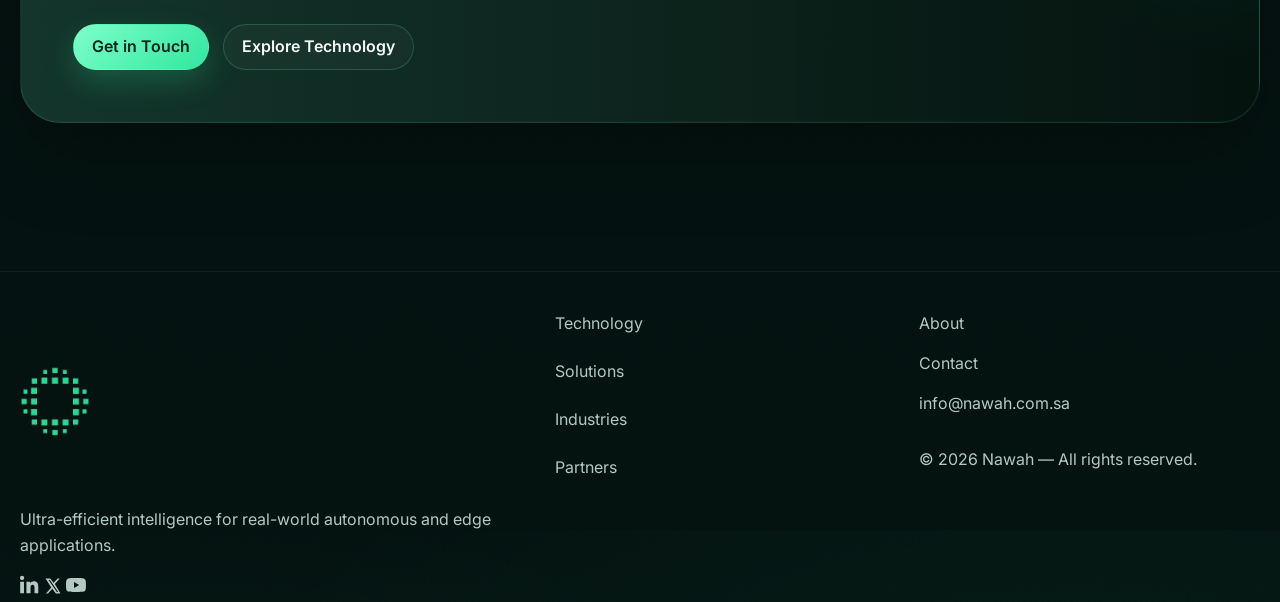
==== commit 11655731: "Add files via upload" ====
--- a/index.html
+++ b/index.html
@@ -5,6 +5,25 @@
   <meta name="viewport" content="width=device-width, initial-scale=1.0" />
   <title>Nawah | Premium Bilingual Website</title>
   <meta name="description" content="Nawah premium bilingual website for edge AI systems." />
+
+    <!-- Favicon -->
+  <link rel="icon" type="image/png" href="images/Logo.png" />
+  <link rel="apple-touch-icon" href="images/Logo.png" />
+
+  <!-- Open Graph -->
+  <meta property="og:type" content="website" />
+  <meta property="og:site_name" content="Nawah" />
+  <meta property="og:title" content="Nawah | Edge-AI Systems Engineered in Saudi Arabia" />
+  <meta property="og:description" content="A Saudi engineering company building toward neuromorphic silicon, delivering edge-AI systems today." />
+  <meta property="og:image" content="images/og-image.png" />
+  <meta property="og:url" content="https://www.nawah.com.sa/" />
+
+  <!-- Twitter / X Card -->
+  <meta name="twitter:card" content="summary_large_image" />
+  <meta name="twitter:title" content="Nawah | Edge-AI Systems Engineered in Saudi Arabia" />
+  <meta name="twitter:description" content="A Saudi engineering company building toward neuromorphic silicon, delivering edge-AI systems today." />
+  <meta name="twitter:image" content="images/og-image.png" />
+
   <link rel="preconnect" href="https://fonts.googleapis.com">
   <link rel="preconnect" href="https://fonts.gstatic.com" crossorigin>
   <link href="https://fonts.googleapis.com/css2?family=Inter:wght@400;500;600;700;800&family=Tajawal:wght@400;500;700;800&display=swap" rel="stylesheet">
@@ -49,8 +68,7 @@
         <div class="hero-copy reveal">
           <span class="eyebrow" data-i18n="hero_eyebrow">Beyond the Surface</span>
           <h1 data-i18n="hero_title">Ultra-low-power intelligence for real-world autonomous and edge applications.</h1>
-          <p data-i18n="hero_text">Nawah designs and deploys advanced edge-AI systems that deliver real-time, low-power intelligence — from optimized AI models to custom hardware architectures.</p>
-
+          <p data-i18n="hero_text">Nawah is a Saudi engineering company building toward neuromorphic silicon, delivering edge-AI systems today — from optimized AI models to custom hardware architectures, engineered in alignment with Vision 2030.</p>
           <div class="btn-group">
             <a class="btn btn-primary" href="technology.html" data-i18n="hero_btn1">Explore Technology</a>
             <a class="btn btn-secondary" href="contact.html" data-i18n="hero_btn2">Partner With Us</a>
@@ -258,9 +276,7 @@
       <div class="partners-track">
 
         <!-- مجموعة أولى -->
-        <div class="partner-item">
-          <img src="images/Partner1.png" alt="Partner 1" width="170" height="64" loading="eager" fetchpriority="high" decoding="async">
-        </div>
+
         <div class="partner-item">
           <img src="images/Partner2.png" alt="Partner 2" width="170" height="64" loading="eager" fetchpriority="high" decoding="async">
         </div>
@@ -268,9 +284,6 @@
           <img src="images/Partner3.png" alt="Partner 3" width="170" height="64" loading="eager" fetchpriority="high" decoding="async">
         </div>
         <div class="partner-item">
-          <img src="images/Partner4.png" alt="Partner 4" width="170" height="64" loading="eager" fetchpriority="high" decoding="async">
-        </div>
-        <div class="partner-item">
           <img src="images/Partner5.png" alt="Partner 5" width="170" height="64" loading="eager" fetchpriority="high" decoding="async">
         </div>
         <div class="partner-item">
@@ -287,18 +300,14 @@
         </div>
 
         <!-- نفس المجموعة مكرّرة عشان الانسيابية في الـ marquee -->
-        <div class="partner-item" aria-hidden="true">
-          <img src="images/Partner1.png" alt="" width="170" height="64" loading="lazy" decoding="async">
-        </div>
+
         <div class="partner-item" aria-hidden="true">
           <img src="images/Partner2.png" alt="" width="170" height="64" loading="lazy" decoding="async">
         </div>
         <div class="partner-item" aria-hidden="true">
           <img src="images/Partner3.png" alt="" width="170" height="64" loading="lazy" decoding="async">
         </div>
-        <div class="partner-item" aria-hidden="true">
-          <img src="images/Partner4.png" alt="" width="170" height="64" loading="lazy" decoding="async">
-        </div>
+
         <div class="partner-item" aria-hidden="true">
           <img src="images/Partner5.png" alt="" width="170" height="64" loading="lazy" decoding="async">
         </div>
@@ -314,6 +323,7 @@
         <div class="partner-item" aria-hidden="true">
           <img src="images/Partner9.png" alt="" width="170" height="64" loading="lazy" decoding="async">
         </div>
+ 
 
       </div>
 
@@ -338,28 +348,42 @@
     </section>
   </main>
 
+  
   <footer class="footer">
-    <div class="container footer-grid">
-      <div>
-      <a class="logo" href="index.html"><img src="images/Logo.png" alt="Nawah Logo"></a>
-
-        <p style="margin-top:14px;" data-i18n="footer_text">Ultra-efficient intelligence for real-world autonomous and edge applications.</p>
-      </div>
-
-      <div class="footer-links">
-        <a href="technology.html" data-i18n="nav_technology">Technology</a>
-        <a href="solutions.html" data-i18n="nav_solutions">Solutions</a>
-        <a href="industries.html" data-i18n="nav_industries">Industries</a>
-        <a href="index.html#partners" data-i18n="nav_partners">Partners</a>
-      </div>
-
-      <div class="footer-links">
-        <a href="about.html" data-i18n="nav_about">About</a>
-        <a href="contact.html" data-i18n="nav_contact">Contact</a>
-        <p>© <span class="year"></span> <span data-i18n="brand">Nawah</span> — <span data-i18n="footer_copy">All rights reserved.</span></p>
-      </div>
-    </div>
-  </footer>
+      <div class="container footer-grid">
+        <div>
+          <a class="logo" href="index.html"><img src="images/Logo.png" alt="Nawah Logo"></a>
+          <p style="margin-top:14px;" data-i18n="footer_text">Ultra-efficient intelligence for real-world autonomous and edge applications.</p>
+
+          <!-- Social row — استبدل href="#" بالروابط الحقيقية بعد إنشاء الحسابات -->
+          <div class="footer-social">
+            <a href="#" aria-label="LinkedIn" target="_blank" rel="noopener" class="social-link">
+              <svg viewBox="0 0 24 24" width="20" height="20" fill="currentColor" aria-hidden="true"><path d="M4.98 3.5C4.98 4.88 3.87 6 2.5 6S0 4.88 0 3.5 1.12 1 2.5 1s2.48 1.12 2.48 2.5zM.22 8h4.56v14H.22V8zm7.5 0h4.37v1.92h.06c.61-1.16 2.1-2.38 4.32-2.38 4.62 0 5.47 3.04 5.47 7v7.46h-4.56v-6.6c0-1.57-.03-3.6-2.2-3.6-2.2 0-2.54 1.72-2.54 3.49V22H7.72V8z"/></svg>
+            </a>
+            <a href="#" aria-label="X (Twitter)" target="_blank" rel="noopener" class="social-link">
+              <svg viewBox="0 0 24 24" width="18" height="18" fill="currentColor" aria-hidden="true"><path d="M18.244 2H21l-6.56 7.49L22 22h-6.18l-4.83-6.31L5.4 22H2.64l7.02-8.02L2 2h6.34l4.37 5.78L18.244 2zm-1.08 18h1.71L7.91 4h-1.8l11.05 16z"/></svg>
+            </a>
+            <a href="#" aria-label="YouTube" target="_blank" rel="noopener" class="social-link">
+              <svg viewBox="0 0 24 24" width="20" height="20" fill="currentColor" aria-hidden="true"><path d="M23.5 6.2a3.02 3.02 0 0 0-2.13-2.14C19.5 3.5 12 3.5 12 3.5s-7.5 0-9.37.56A3.02 3.02 0 0 0 .5 6.2C0 8.07 0 12 0 12s0 3.93.5 5.8a3.02 3.02 0 0 0 2.13 2.14C4.5 20.5 12 20.5 12 20.5s7.5 0 9.37-.56a3.02 3.02 0 0 0 2.13-2.14C24 15.93 24 12 24 12s0-3.93-.5-5.8zM9.6 15.6V8.4l6.24 3.6-6.24 3.6z"/></svg>
+            </a>
+          </div>
+        </div>
+
+        <div class="footer-links">
+          <a href="technology.html" data-i18n="nav_technology">Technology</a>
+          <a href="solutions.html" data-i18n="nav_solutions">Solutions</a>
+          <a href="industries.html" data-i18n="nav_industries">Industries</a>
+          <a href="index.html#partners" data-i18n="nav_partners">Partners</a>
+        </div>
+
+        <div class="footer-links">
+          <a href="about.html" data-i18n="nav_about">About</a>
+          <a href="contact.html" data-i18n="nav_contact">Contact</a>
+          <a href="mailto:info@nawah.com.sa">info@nawah.com.sa</a>
+          <p>© <span class="year"></span> <span data-i18n="brand">Nawah</span> — <span data-i18n="footer_copy">All rights reserved.</span></p>
+        </div>
+      </div>
+    </footer>
 
   <script src="script.js"></script>
 </body>
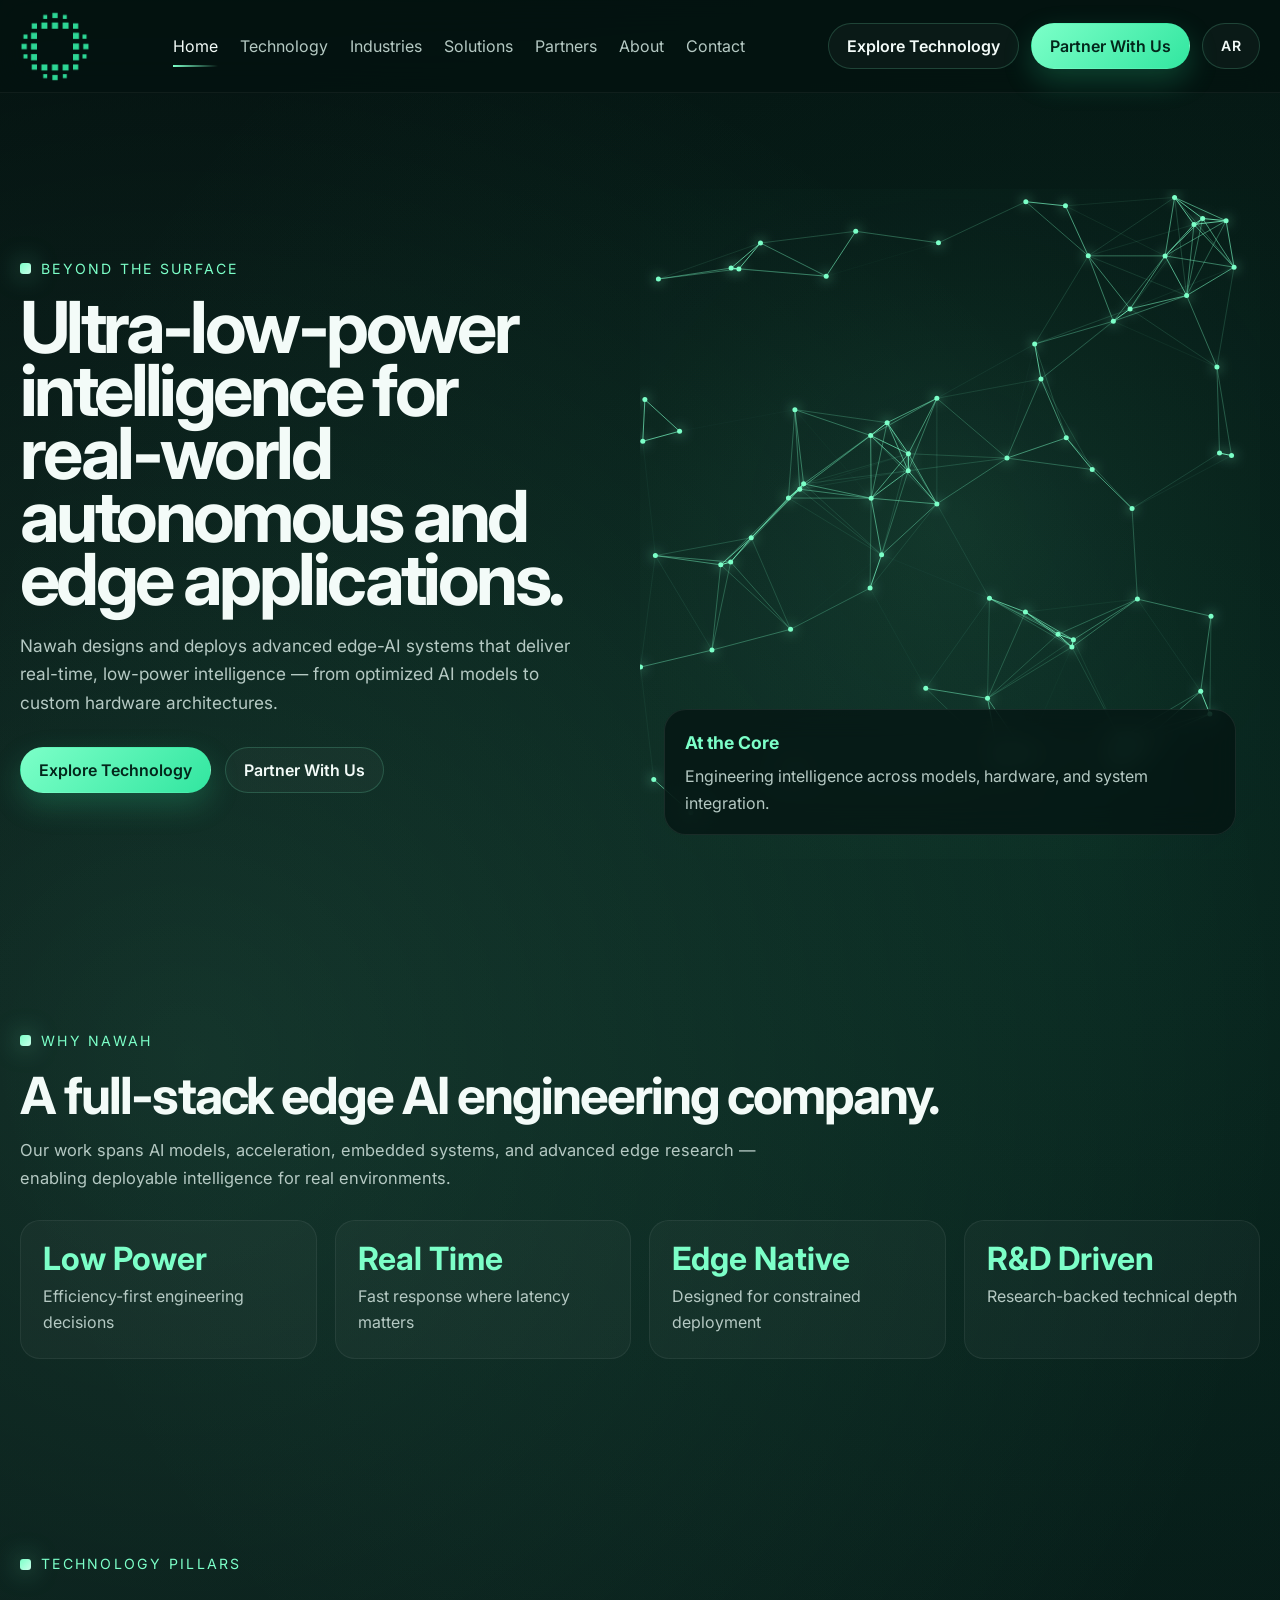
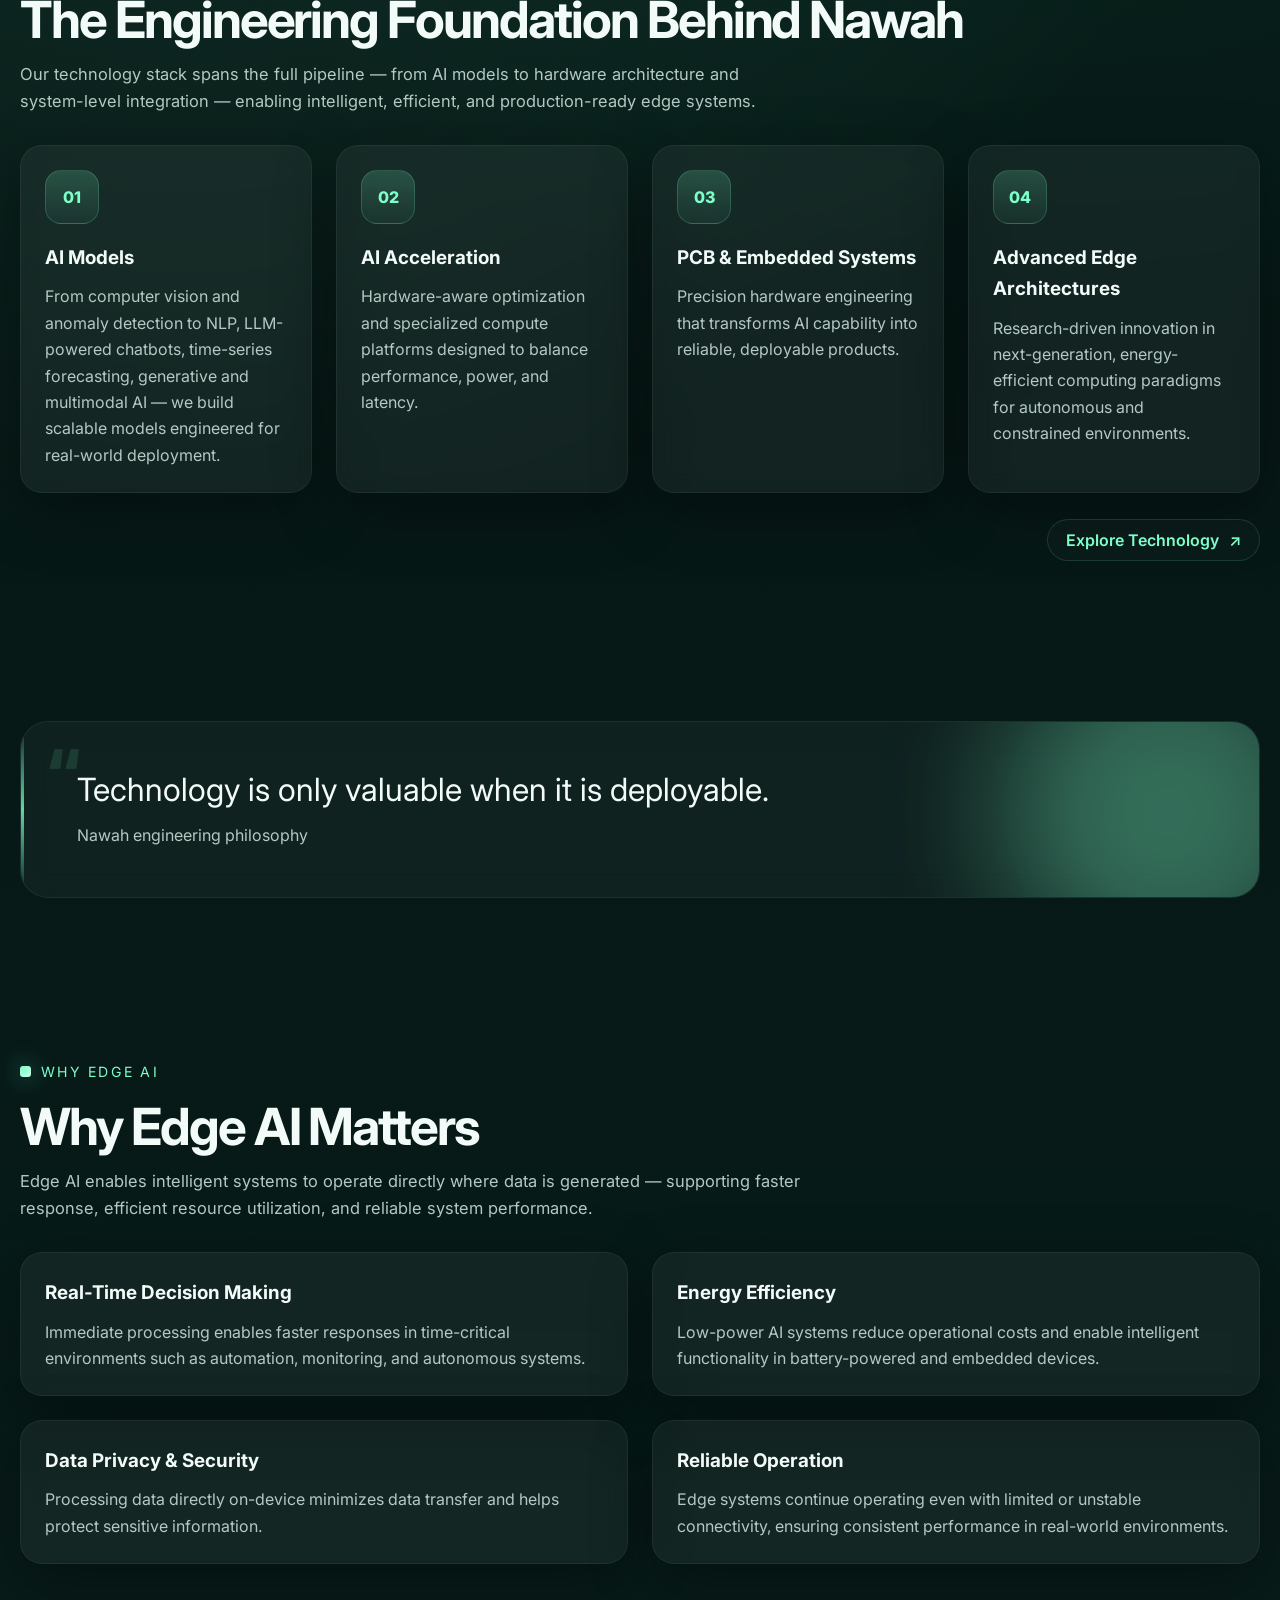
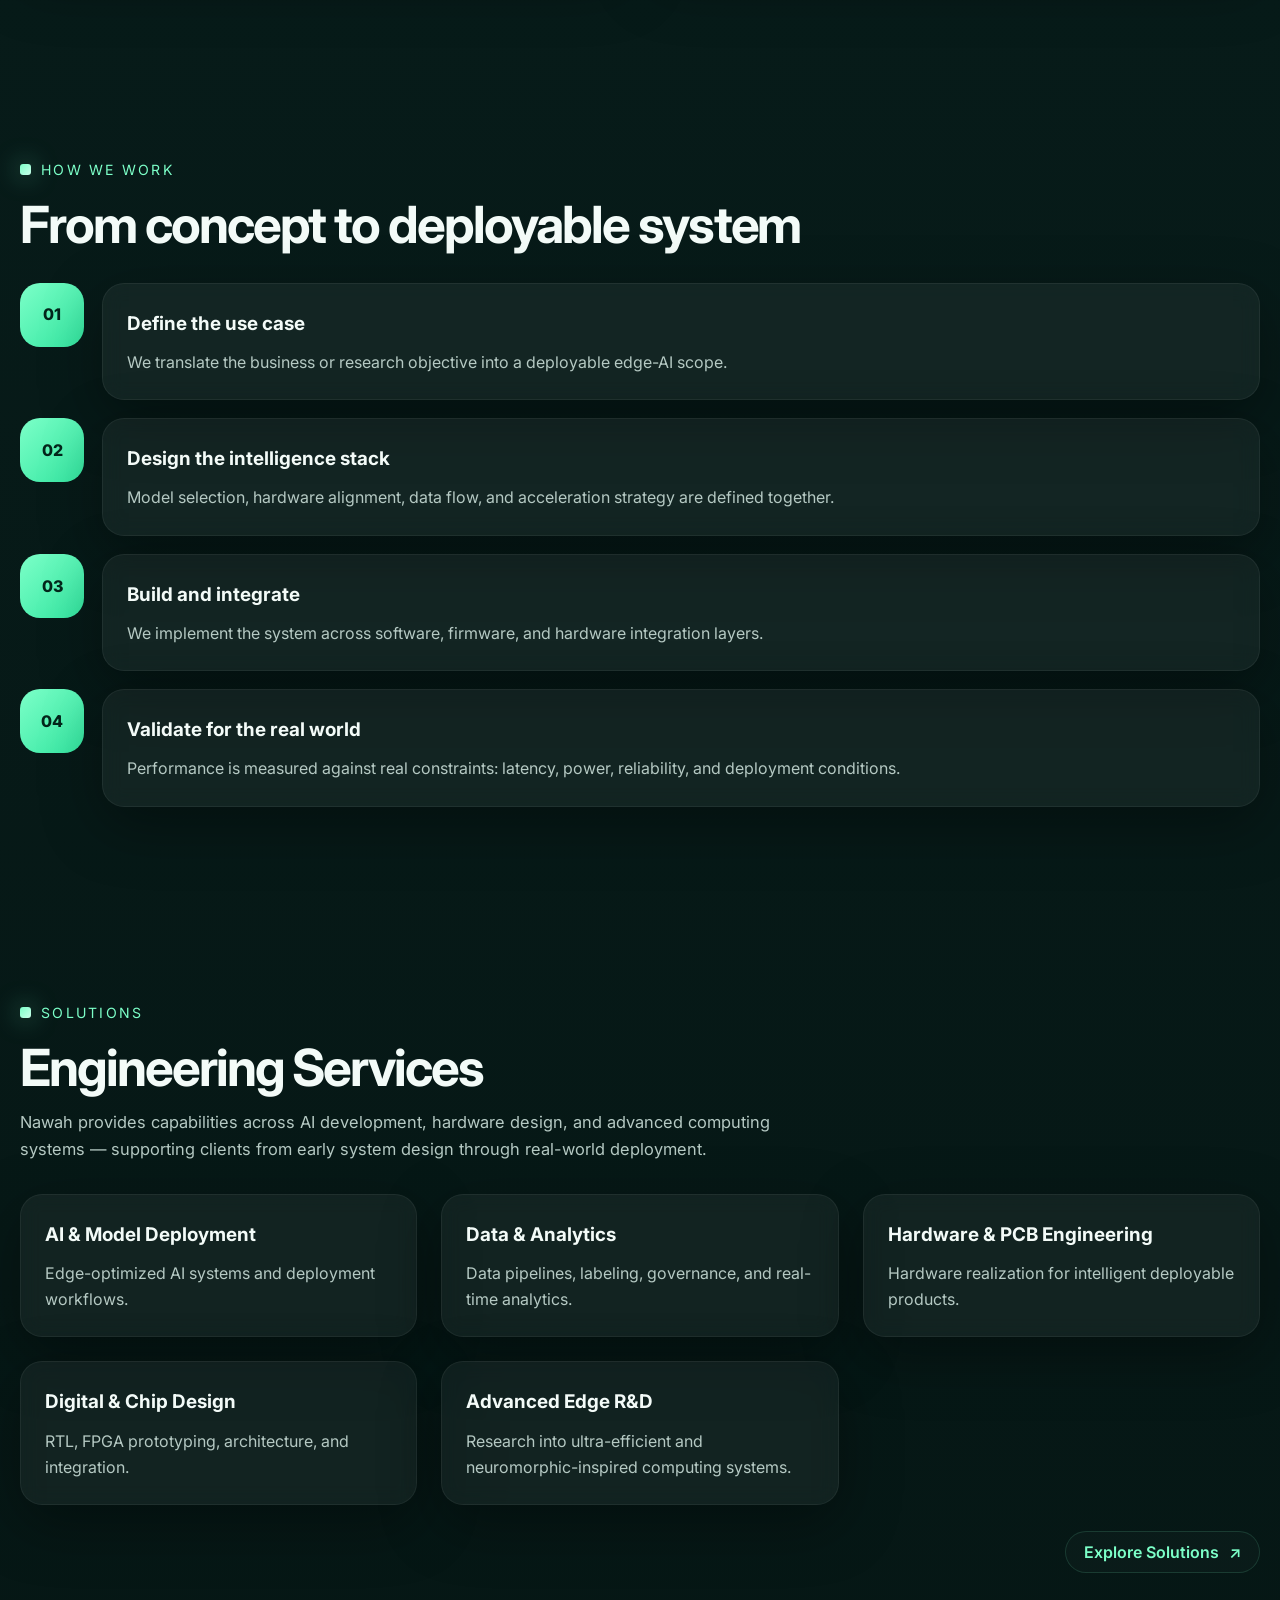
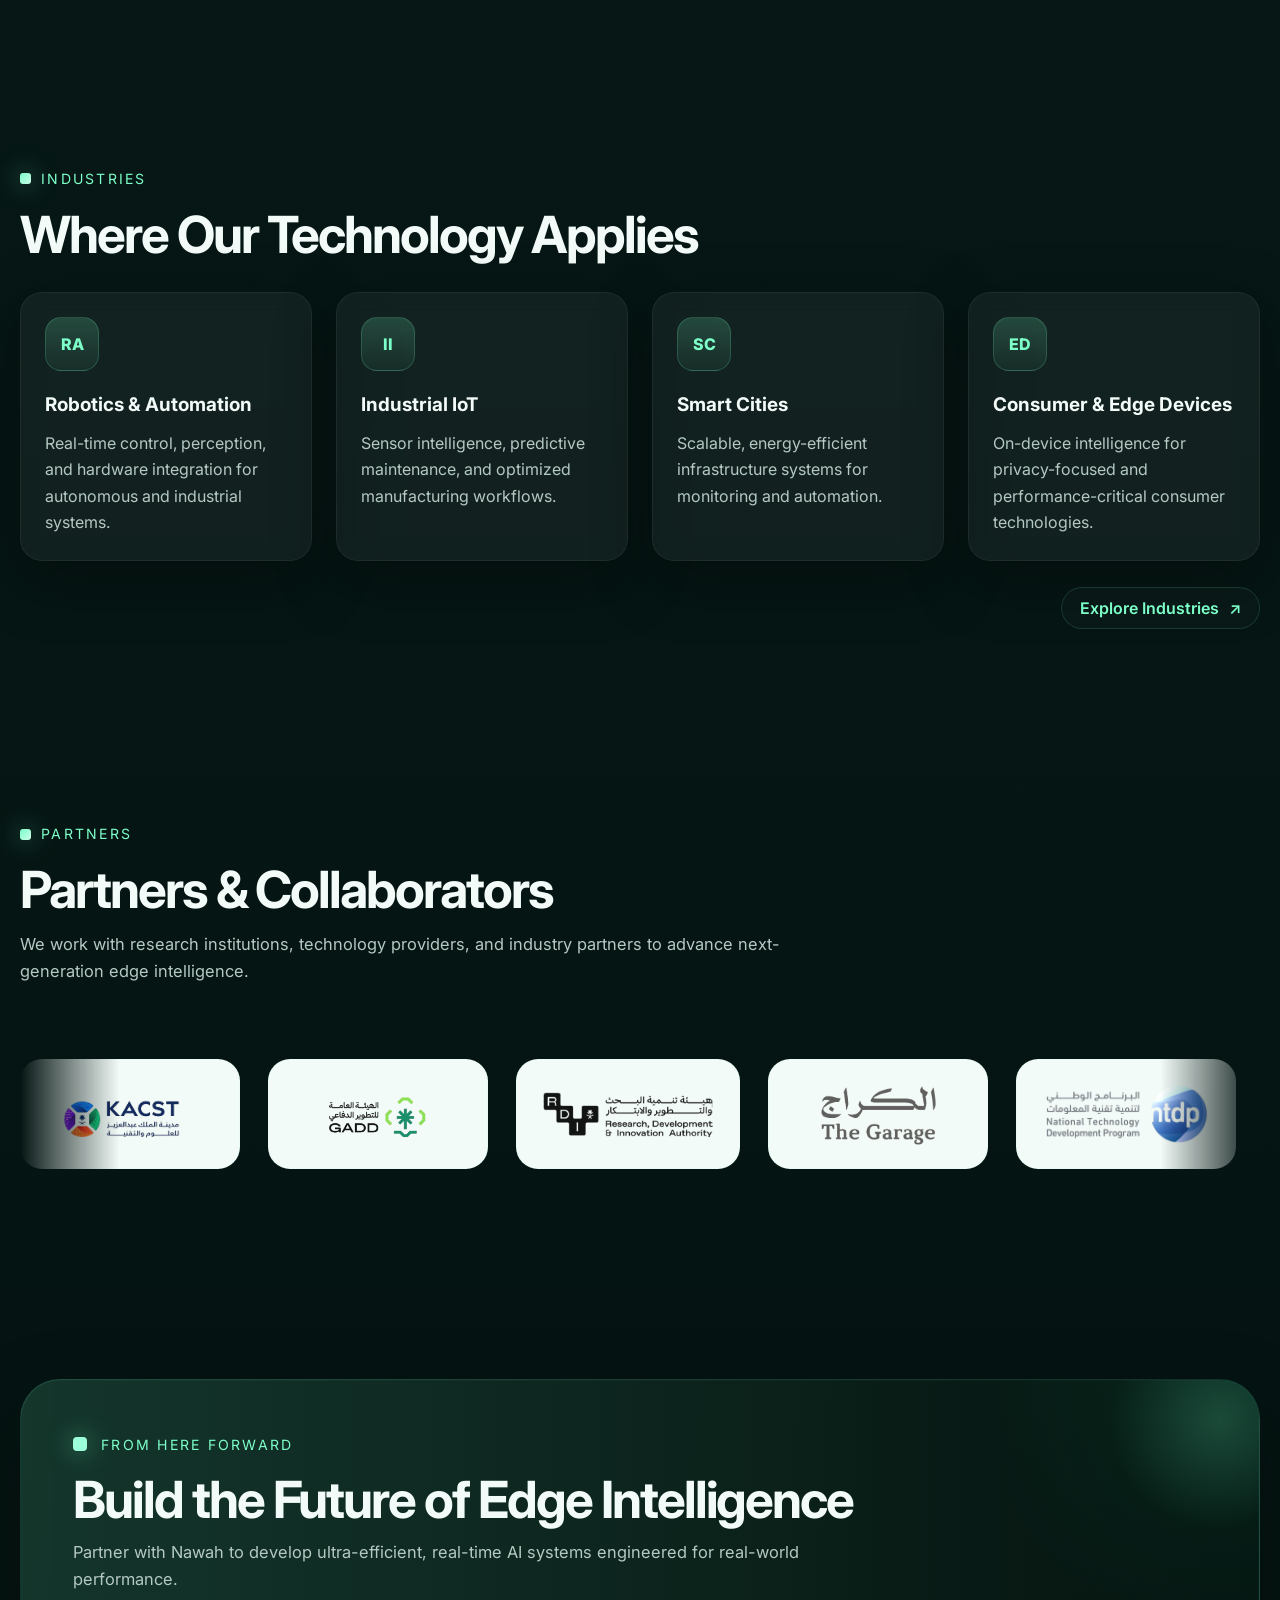
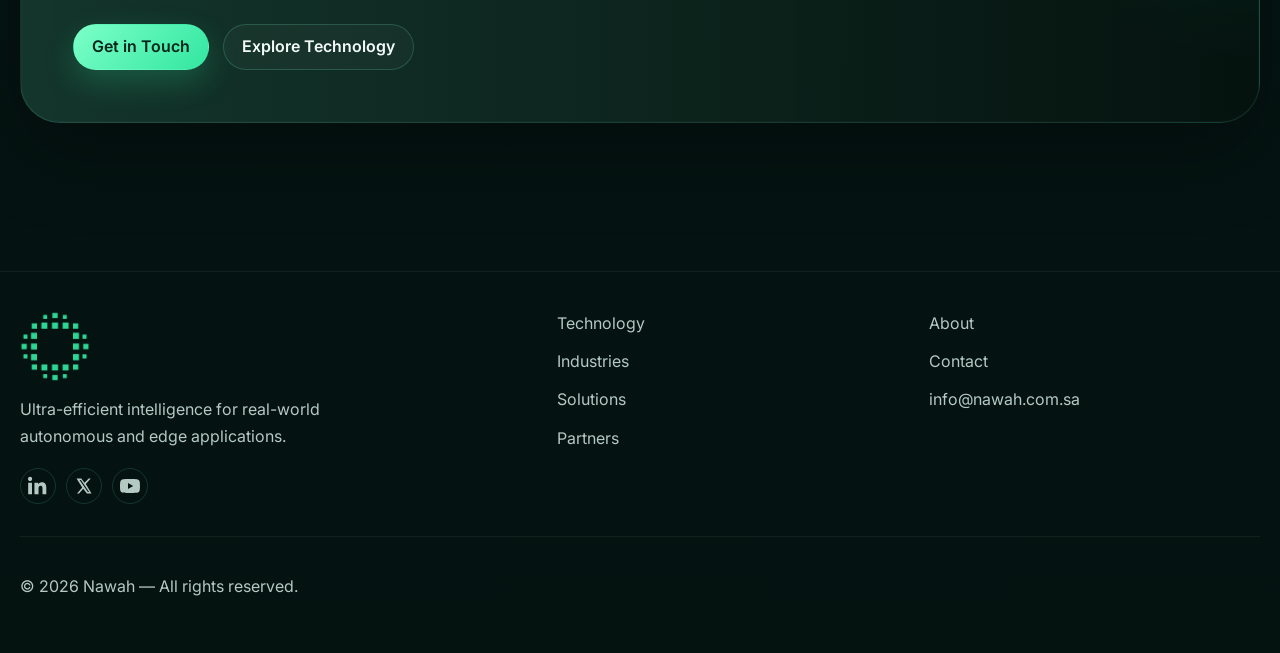
==== commit 7ceddec5: "Add files via upload" ====
--- a/index.html
+++ b/index.html
@@ -46,8 +46,8 @@
       <nav class="nav-links">
         <a class="active" href="index.html" data-i18n="nav_home">Home</a>
         <a href="technology.html" data-i18n="nav_technology">Technology</a>
+        <a href="industries.html" data-i18n="nav_industries">Industries</a>
         <a href="solutions.html" data-i18n="nav_solutions">Solutions</a>
-        <a href="industries.html" data-i18n="nav_industries">Industries</a>
         <a href="#partners" data-i18n="nav_partners">Partners</a>
         <a href="about.html" data-i18n="nav_about">About</a>
         <a href="contact.html" data-i18n="nav_contact">Contact</a>
@@ -55,7 +55,7 @@
 
       <div class="nav-actions">
         <a class="btn btn-secondary hide-mobile" href="technology.html" data-i18n="hero_btn1">Explore Technology</a>
-        <a class="btn btn-primary" href="contact.html" data-i18n="nav_cta">Partner With Us</a>
+        <a class="btn btn-primary hide-mobile" href="contact.html" data-i18n="nav_cta">Partner With Us</a>
         <button class="lang-toggle" type="button" aria-label="Toggle language" data-i18n="lang_btn">AR</button>
         <button class="menu-toggle" type="button" aria-label="Open menu">☰</button>
       </div>
@@ -219,6 +219,28 @@
 
     <section class="section">
       <div class="container">
+        <span class="eyebrow reveal" data-i18n="solutions_eyebrow">Solutions</span>
+        <h2 class="section-title reveal" data-i18n="solutions_title">Engineering Services</h2>
+        <p class="section-lead reveal" data-i18n="solutions_text">Nawah provides capabilities across AI development, hardware design, and advanced computing systems — supporting clients from early system design through real-world deployment.</p>
+
+        <div class="grid grid-3" style="margin-top: 30px;">
+          <article class="card reveal"><h3 data-i18n="sol_1_t">AI & Model Deployment</h3><p data-i18n="sol_1_d">Edge-optimized AI systems and deployment workflows.</p></article>
+          <article class="card reveal"><h3 data-i18n="sol_2_t">Data & Analytics</h3><p data-i18n="sol_2_d">Data pipelines, labeling, governance, and real-time analytics.</p></article>
+          <article class="card reveal"><h3 data-i18n="sol_3_t">Hardware & PCB Engineering</h3><p data-i18n="sol_3_d">Hardware realization for intelligent deployable products.</p></article>
+          <article class="card reveal"><h3 data-i18n="sol_4_t">Digital & Chip Design</h3><p data-i18n="sol_4_d">RTL, FPGA prototyping, architecture, and integration.</p></article>
+          <article class="card reveal"><h3 data-i18n="sol_5_t">Advanced Edge R&D</h3><p data-i18n="sol_5_d">Research into ultra-efficient and neuromorphic-inspired computing systems.</p></article>
+        </div>
+        <div class="section-link-row reveal">
+        <a class="section-link" href="solutions.html">
+          <span data-i18n="explore_solutions">Explore Solutions</span>
+          <span>↗</span>
+        </a>
+      </div>
+      </div>
+    </section>
+
+    <section class="section">
+      <div class="container">
         <span class="eyebrow reveal" data-i18n="industries_eyebrow">Industries</span>
         <h2 class="section-title reveal" data-i18n="industries_title">Where Our Technology Applies</h2>
         <div class="grid grid-4" style="margin-top: 30px;">
@@ -230,28 +252,6 @@
         <div class="section-link-row reveal">
         <a class="section-link" href="industries.html">
           <span data-i18n="explore_industries">Explore Industries</span>
-          <span>↗</span>
-        </a>
-      </div>
-      </div>
-    </section>
-
-    <section class="section">
-      <div class="container">
-        <span class="eyebrow reveal" data-i18n="solutions_eyebrow">Solutions</span>
-        <h2 class="section-title reveal" data-i18n="solutions_title">Engineering Services</h2>
-        <p class="section-lead reveal" data-i18n="solutions_text">Nawah provides capabilities across AI development, hardware design, and advanced computing systems — supporting clients from early system design through real-world deployment.</p>
-
-        <div class="grid grid-3" style="margin-top: 30px;">
-          <article class="card reveal"><h3 data-i18n="sol_1_t">AI & Model Deployment</h3><p data-i18n="sol_1_d">Edge-optimized AI systems and deployment workflows.</p></article>
-          <article class="card reveal"><h3 data-i18n="sol_2_t">Data & Analytics</h3><p data-i18n="sol_2_d">Data pipelines, labeling, governance, and real-time analytics.</p></article>
-          <article class="card reveal"><h3 data-i18n="sol_3_t">Hardware & PCB Engineering</h3><p data-i18n="sol_3_d">Hardware realization for intelligent deployable products.</p></article>
-          <article class="card reveal"><h3 data-i18n="sol_4_t">Digital & Chip Design</h3><p data-i18n="sol_4_d">RTL, FPGA prototyping, architecture, and integration.</p></article>
-          <article class="card reveal"><h3 data-i18n="sol_5_t">Advanced Edge R&D</h3><p data-i18n="sol_5_d">Research into ultra-efficient and neuromorphic-inspired computing systems.</p></article>
-        </div>
-        <div class="section-link-row reveal">
-        <a class="section-link" href="solutions.html">
-          <span data-i18n="explore_solutions">Explore Solutions</span>
           <span>↗</span>
         </a>
       </div>
@@ -350,12 +350,11 @@
 
   
   <footer class="footer">
-      <div class="container footer-grid">
-        <div>
+    <div class="container">
+      <div class="footer-grid">
+        <div class="footer-brand">
           <a class="logo" href="index.html"><img src="images/Logo.png" alt="Nawah Logo"></a>
-          <p style="margin-top:14px;" data-i18n="footer_text">Ultra-efficient intelligence for real-world autonomous and edge applications.</p>
-
-          <!-- Social row — استبدل href="#" بالروابط الحقيقية بعد إنشاء الحسابات -->
+          <p data-i18n="footer_text">Ultra-efficient intelligence for real-world autonomous and edge applications.</p>
           <div class="footer-social">
             <a href="#" aria-label="LinkedIn" target="_blank" rel="noopener" class="social-link">
               <svg viewBox="0 0 24 24" width="20" height="20" fill="currentColor" aria-hidden="true"><path d="M4.98 3.5C4.98 4.88 3.87 6 2.5 6S0 4.88 0 3.5 1.12 1 2.5 1s2.48 1.12 2.48 2.5zM.22 8h4.56v14H.22V8zm7.5 0h4.37v1.92h.06c.61-1.16 2.1-2.38 4.32-2.38 4.62 0 5.47 3.04 5.47 7v7.46h-4.56v-6.6c0-1.57-.03-3.6-2.2-3.6-2.2 0-2.54 1.72-2.54 3.49V22H7.72V8z"/></svg>
@@ -371,8 +370,8 @@
 
         <div class="footer-links">
           <a href="technology.html" data-i18n="nav_technology">Technology</a>
-          <a href="solutions.html" data-i18n="nav_solutions">Solutions</a>
-          <a href="industries.html" data-i18n="nav_industries">Industries</a>
+        <a href="industries.html" data-i18n="nav_industries">Industries</a>
+        <a href="solutions.html" data-i18n="nav_solutions">Solutions</a>
           <a href="index.html#partners" data-i18n="nav_partners">Partners</a>
         </div>
 
@@ -380,10 +379,14 @@
           <a href="about.html" data-i18n="nav_about">About</a>
           <a href="contact.html" data-i18n="nav_contact">Contact</a>
           <a href="mailto:info@nawah.com.sa">info@nawah.com.sa</a>
-          <p>© <span class="year"></span> <span data-i18n="brand">Nawah</span> — <span data-i18n="footer_copy">All rights reserved.</span></p>
-        </div>
-      </div>
-    </footer>
+        </div>
+      </div>
+
+      <div class="footer-bottom">
+        <p>© <span class="year"></span> <span data-i18n="brand">Nawah</span> — <span data-i18n="footer_copy">All rights reserved.</span></p>
+      </div>
+    </div>
+  </footer>
 
   <script src="script.js"></script>
 </body>
--- a/styles.css
+++ b/styles.css
@@ -762,7 +762,27 @@
 .footer-grid {
   display: grid;
   grid-template-columns: 1.2fr 0.8fr 0.8fr;
-  gap: 24px;
+  gap: 40px;
+  align-items: start;
+}
+
+.footer-brand {
+  display: flex;
+  flex-direction: column;
+  gap: 0;
+}
+
+.footer-brand p {
+  margin-top: 14px;
+  margin-bottom: 0;
+  max-width: 300px;
+  line-height: 1.7;
+}
+
+.footer-bottom {
+  margin-top: 32px;
+  padding-top: 20px;
+  border-top: 1px solid rgba(255,255,255,0.06);
 }
 
 .footer p,
@@ -771,8 +791,35 @@
 }
 
 .footer-links {
-  display: grid;
+  display: flex;
+  flex-direction: column;
+  gap: 12px;
+}
+
+.footer-social {
+  display: flex;
+  flex-direction: row;
+  align-items: center;
   gap: 10px;
+  margin-top: 18px;
+}
+
+.social-link {
+  display: inline-flex;
+  align-items: center;
+  justify-content: center;
+  width: 36px;
+  height: 36px;
+  border-radius: 50%;
+  border: 1px solid rgba(124,255,200,0.15);
+  color: var(--muted);
+  transition: all var(--transition);
+}
+
+.social-link:hover {
+  color: var(--primary);
+  border-color: rgba(124,255,200,0.4);
+  background: rgba(124,255,200,0.06);
 }
 
 .page-hero {
@@ -902,7 +949,7 @@
   }
 }
 
-@media (max-width: 820px) {
+@media (max-width: 1020px) {
   .nav-links,
   .hide-mobile {
     display: none;
@@ -940,11 +987,15 @@
   .grid-3,
   .grid-2,
   .metrics,
-  .footer-grid,
   .band-grid,
   .form-row,
   .hero-notes {
     grid-template-columns: 1fr;
+  }
+
+  .footer-grid {
+    grid-template-columns: 1fr;
+    gap: 32px;
   }
 
   .hero {
@@ -1222,7 +1273,7 @@
   display: grid;
   grid-template-columns: minmax(0, 1.2fr) minmax(280px, 0.8fr);
   gap: 28px;
-  align-items: start;
+  align-items: center;
 }
 
 .about-story-text p {
@@ -1317,7 +1368,7 @@
   color: var(--muted);
 }
 
-@media (max-width: 1100px) {
+@media (max-width: 808px) {
   .about-intro-grid,
   .about-story-grid,
   .about-dual-grid,
@@ -3070,12 +3121,12 @@
   line-height: 1.02;
   color: #effff9;
   letter-spacing: -0.04em;
-  max-width: 760px;
+  max-width: 560px;
 }
 
 .about-hero-copy p {
   margin: 0;
-  max-width: 760px;
+  max-width: 560px;
   color: rgba(230,245,238,0.86);
   line-height: 1.9;
   font-size: 1.05rem;
@@ -3227,7 +3278,7 @@
   }
 }
 
-@media (max-width: 1100px) {
+@media (max-width: 808px) {
   .about-hero-grid {
     grid-template-columns: 1fr;
     gap: 28px;
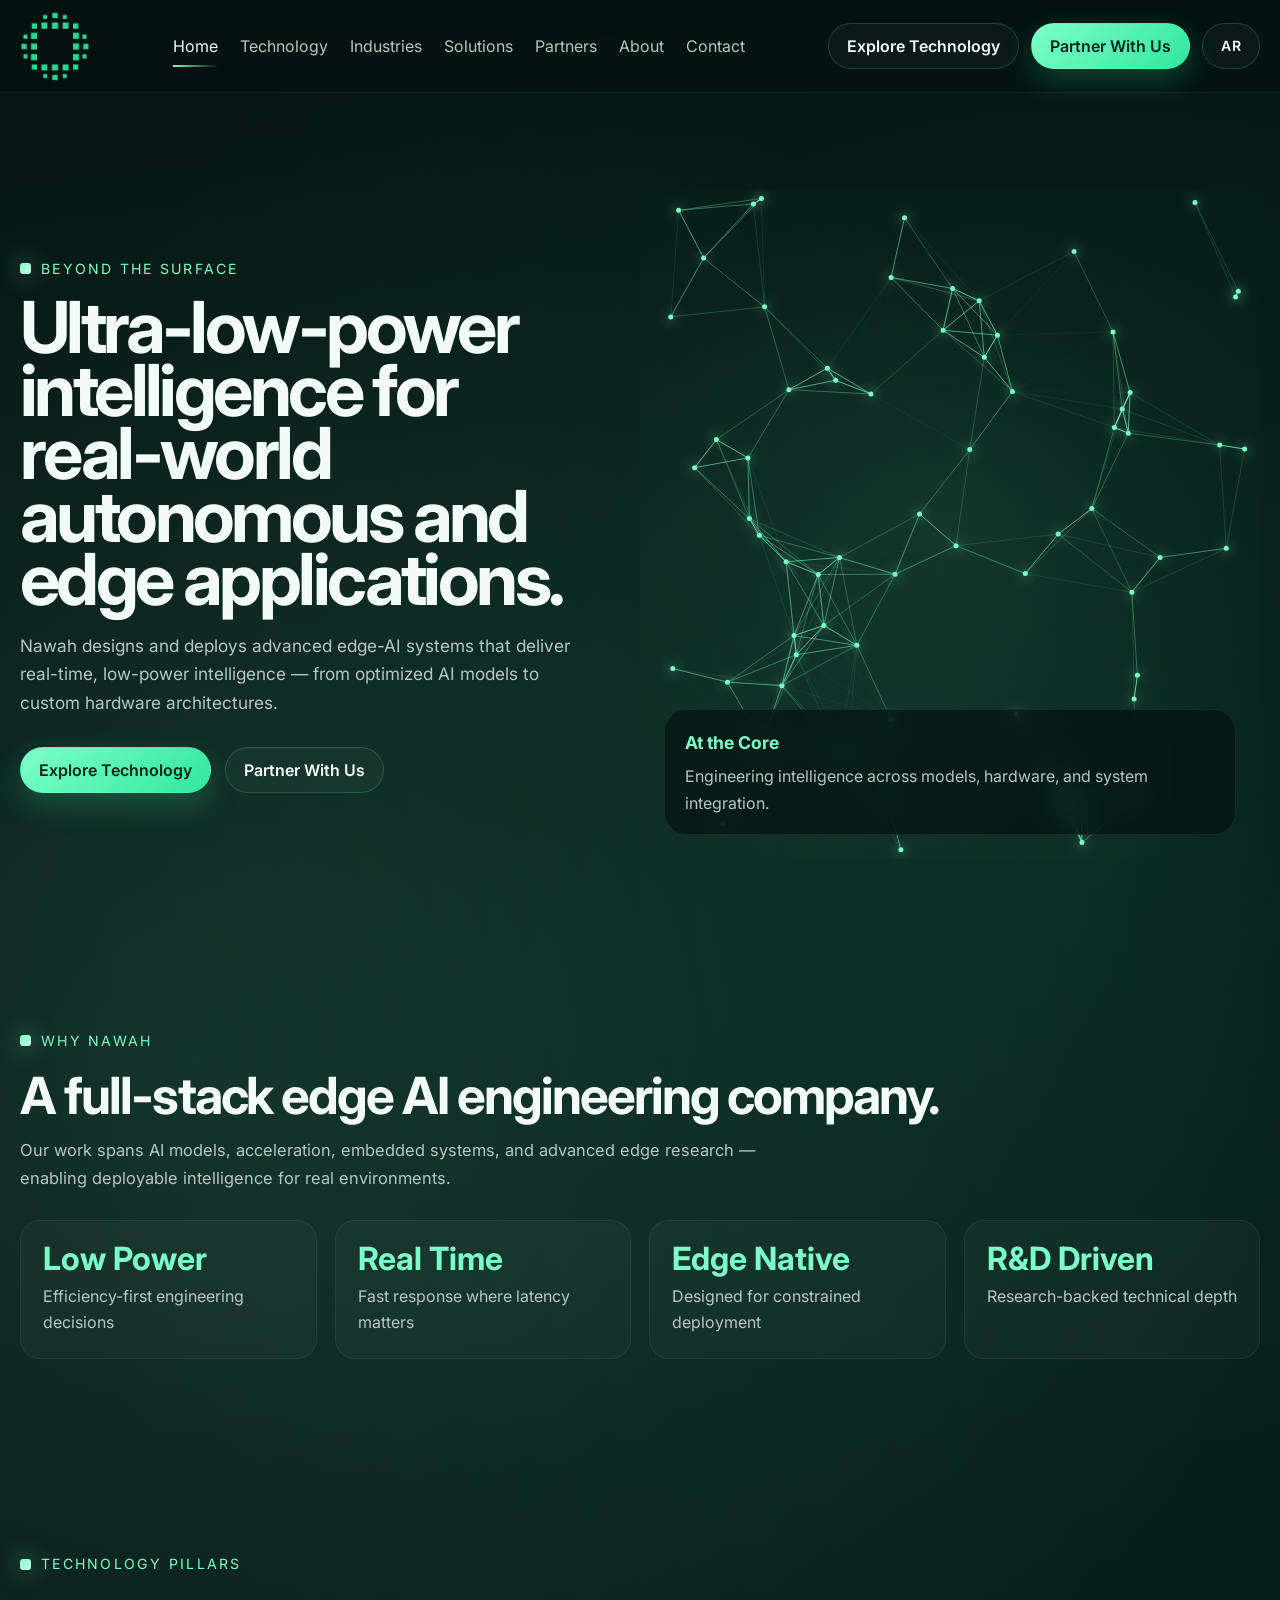
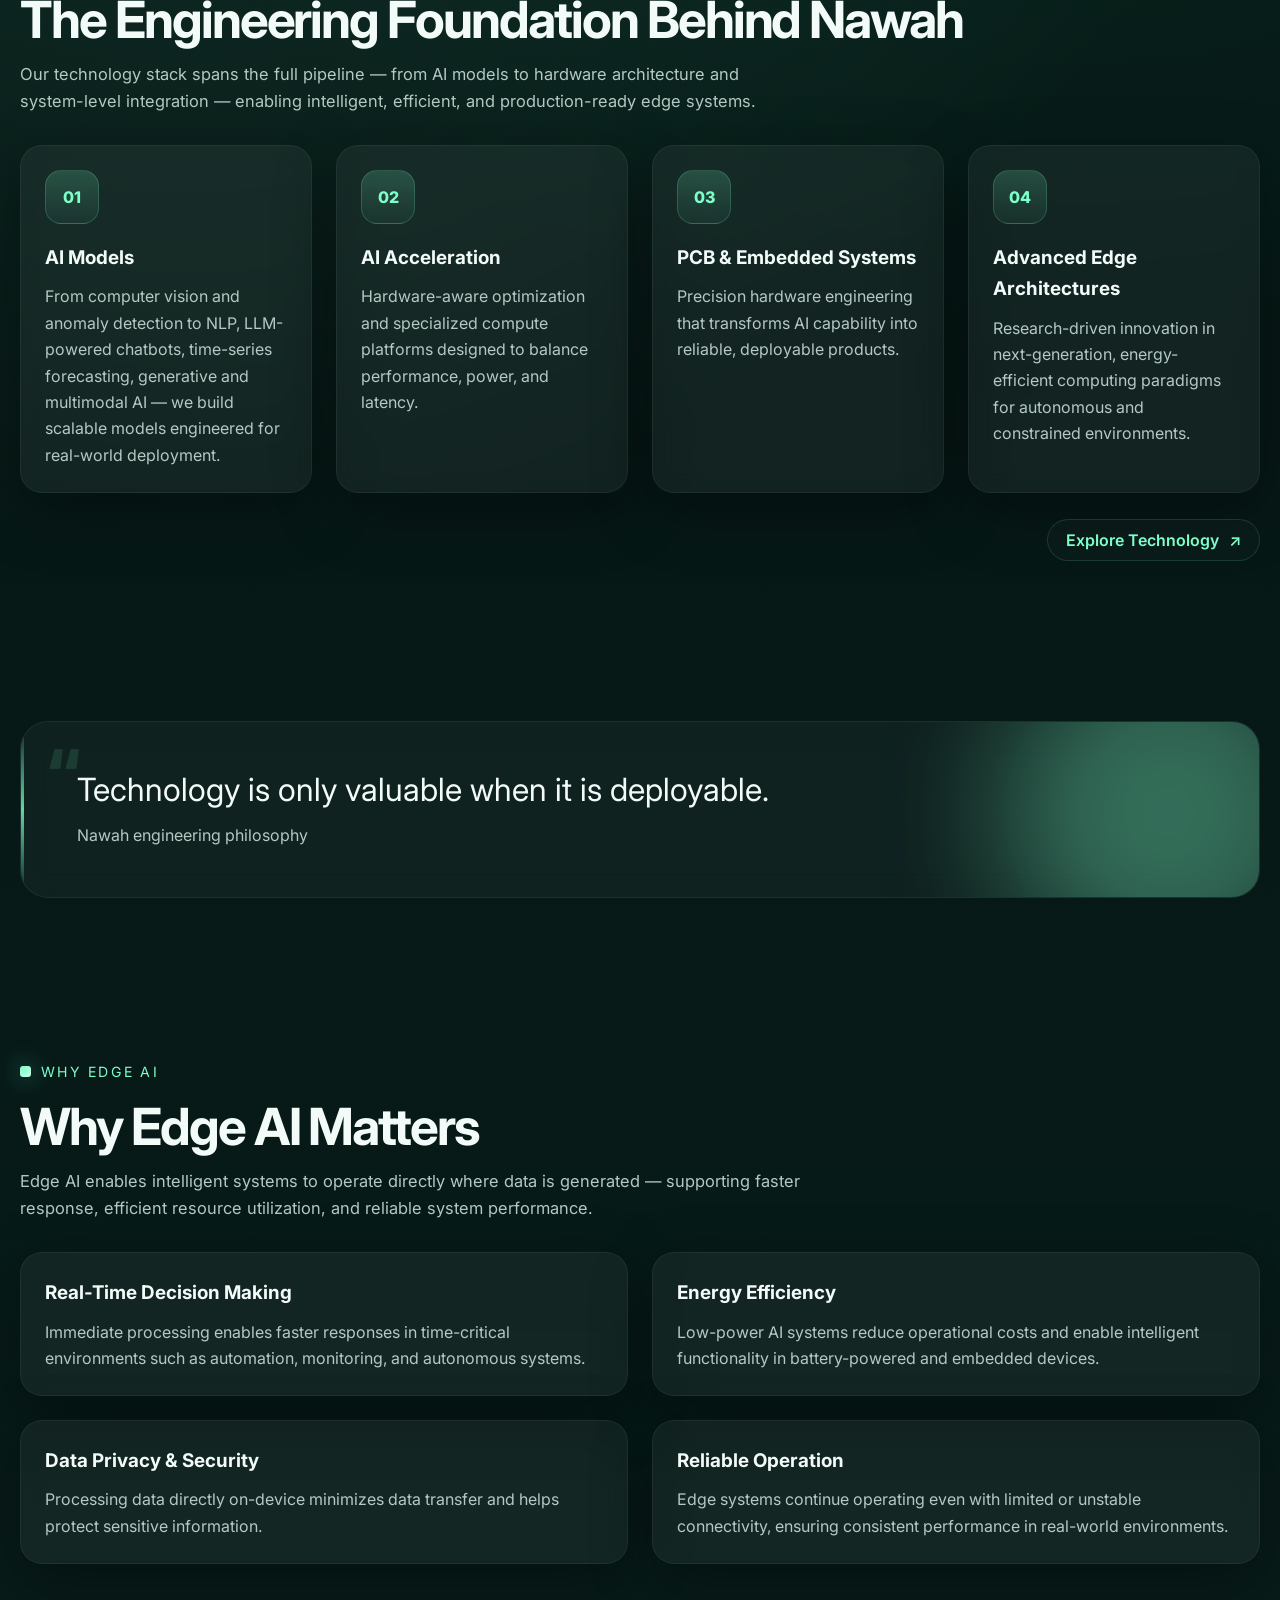
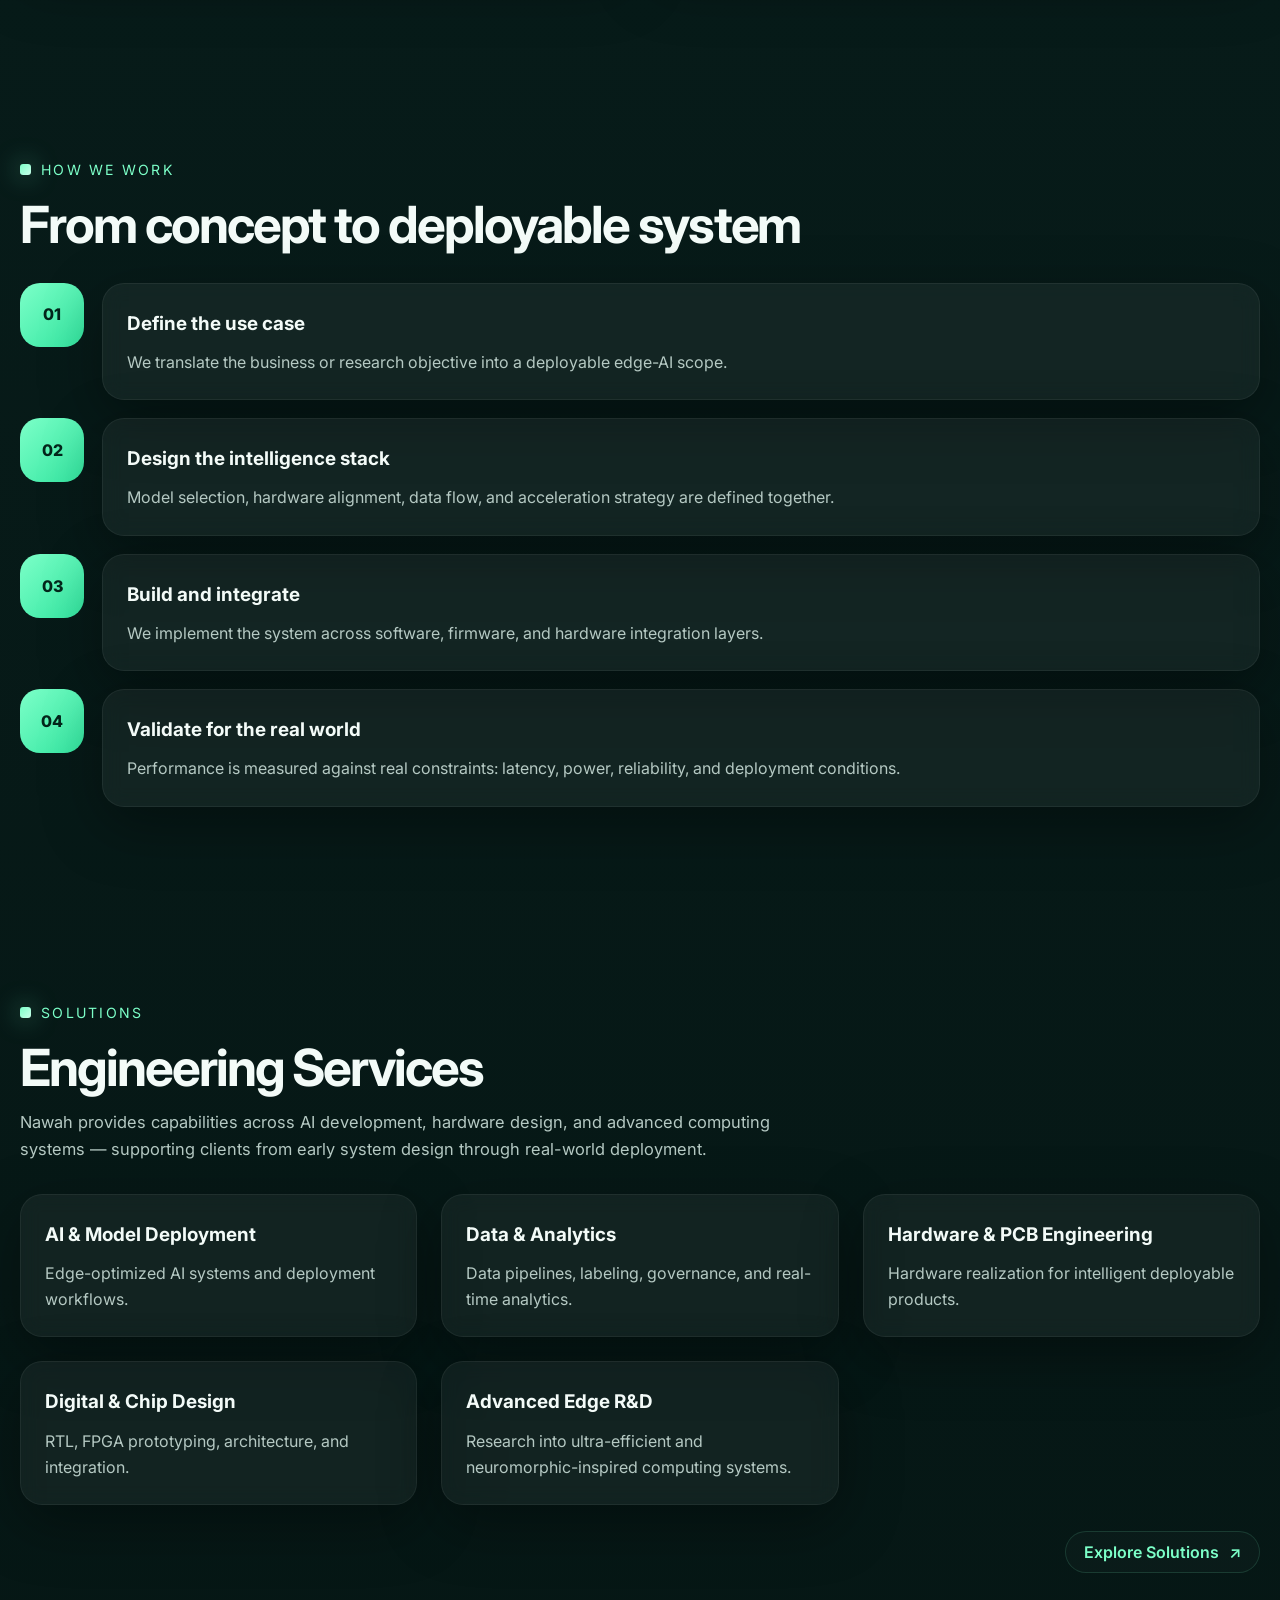
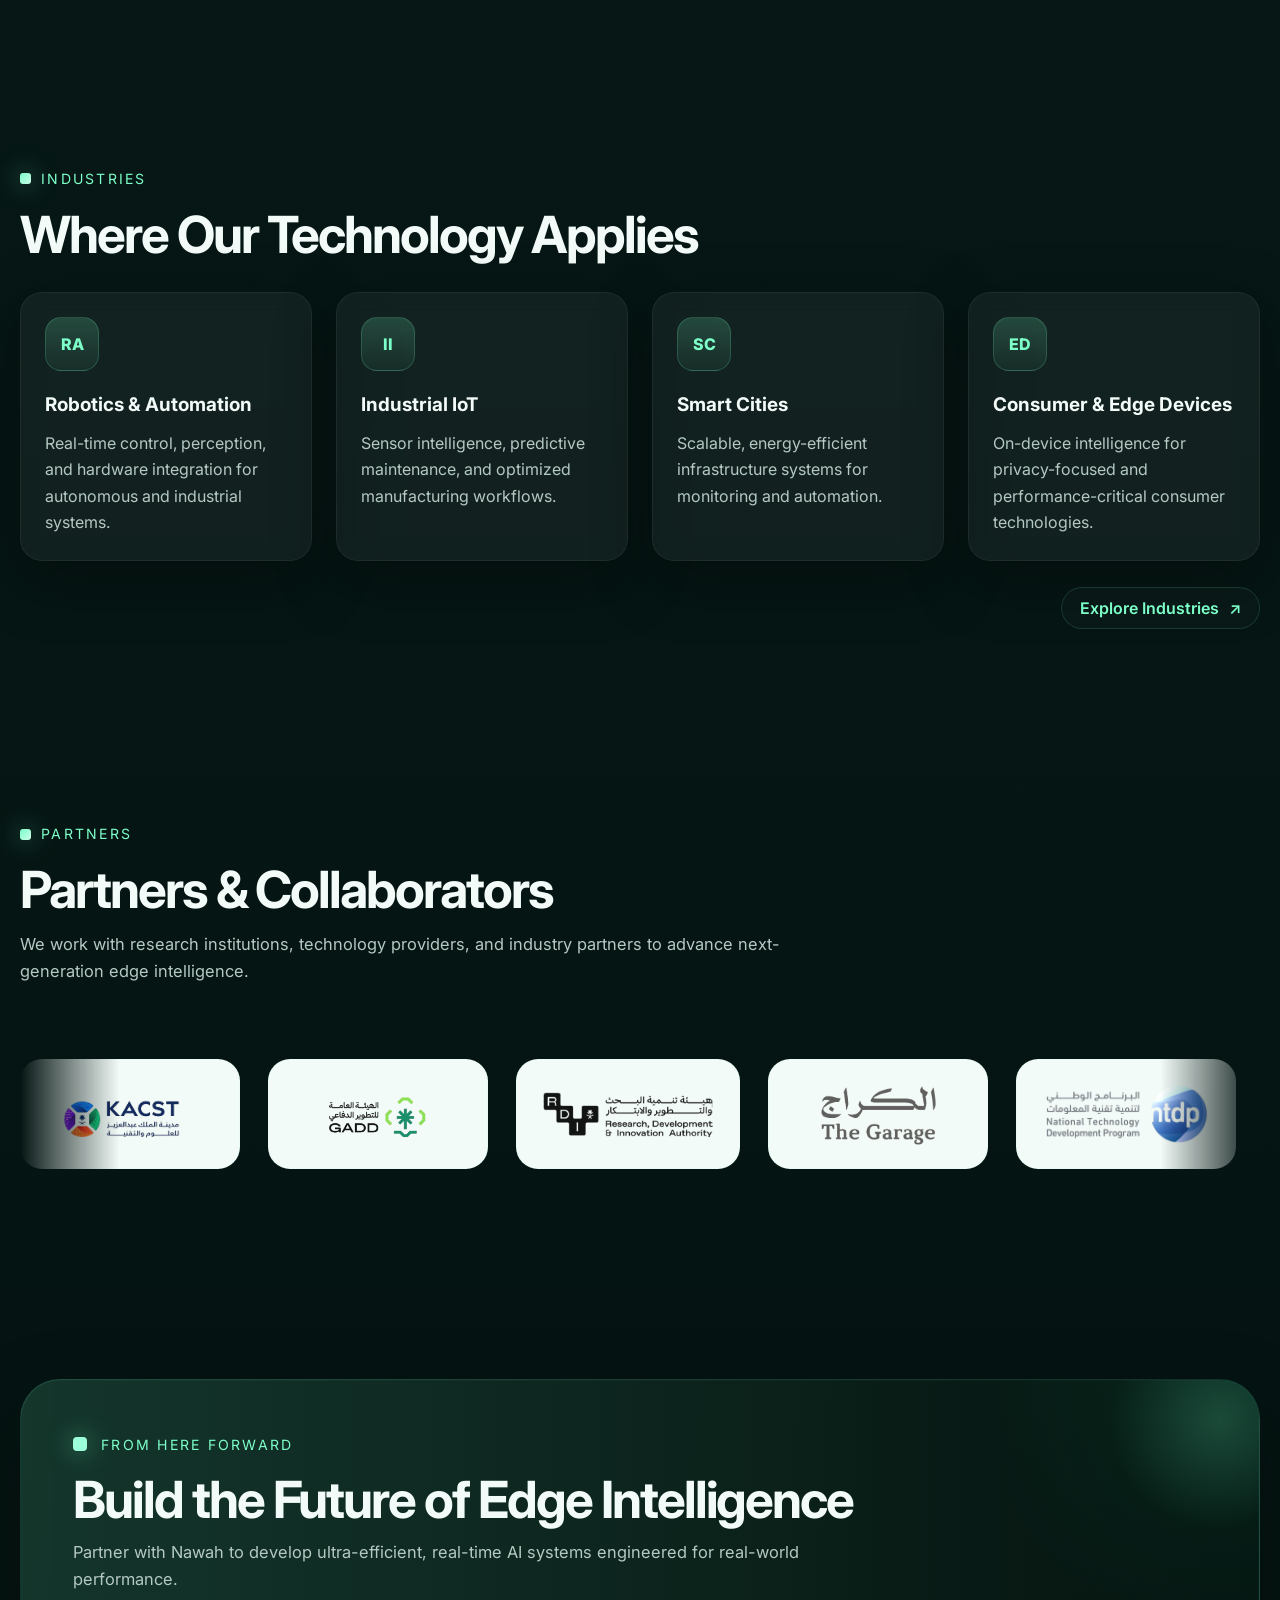
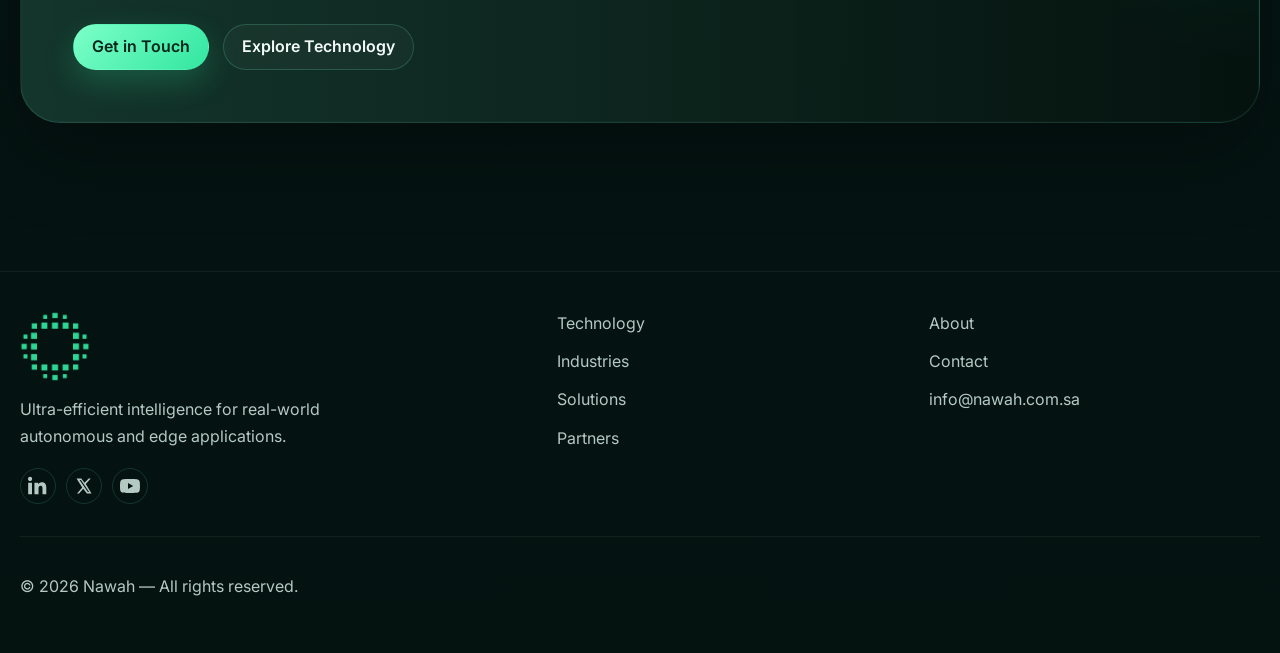
==== commit d38831ff: "Add files via upload" ====
--- a/index.html
+++ b/index.html
@@ -55,7 +55,7 @@
 
       <div class="nav-actions">
         <a class="btn btn-secondary hide-mobile" href="technology.html" data-i18n="hero_btn1">Explore Technology</a>
-        <a class="btn btn-primary hide-mobile" href="contact.html" data-i18n="nav_cta">Partner With Us</a>
+        <a class="btn btn-primary hide-mobile nav-cta-btn" href="contact.html" data-i18n="nav_cta">Partner With Us</a>
         <button class="lang-toggle" type="button" aria-label="Toggle language" data-i18n="lang_btn">AR</button>
         <button class="menu-toggle" type="button" aria-label="Open menu">☰</button>
       </div>
--- a/styles.css
+++ b/styles.css
@@ -3817,3 +3817,10 @@
     font-size: clamp(1.25rem, 6vw, 1.75rem) !important;
   }
 }
+
+/* Hide navbar "Partner With Us" CTA on English at 1143px and below */
+@media (max-width: 1143px) {
+  html[lang="en"] .nav-cta-btn {
+    display: none !important;
+  }
+}
